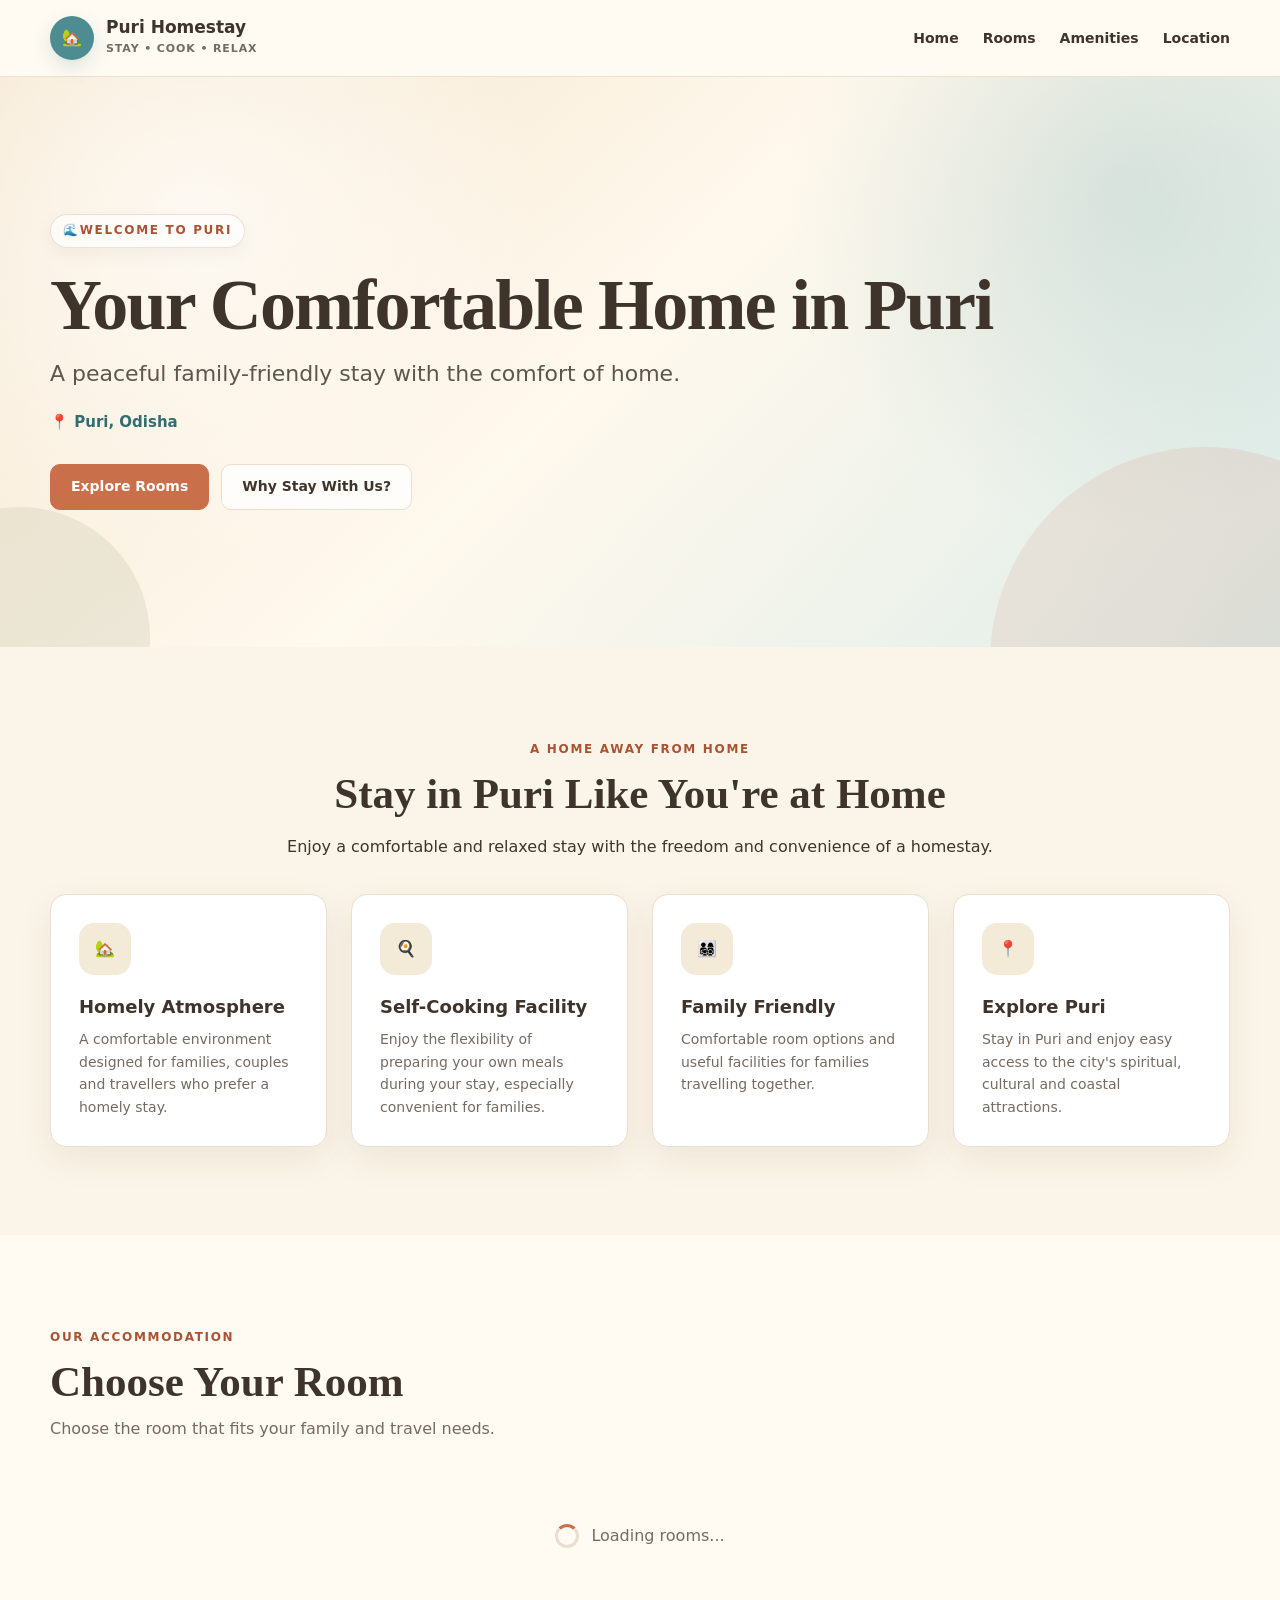
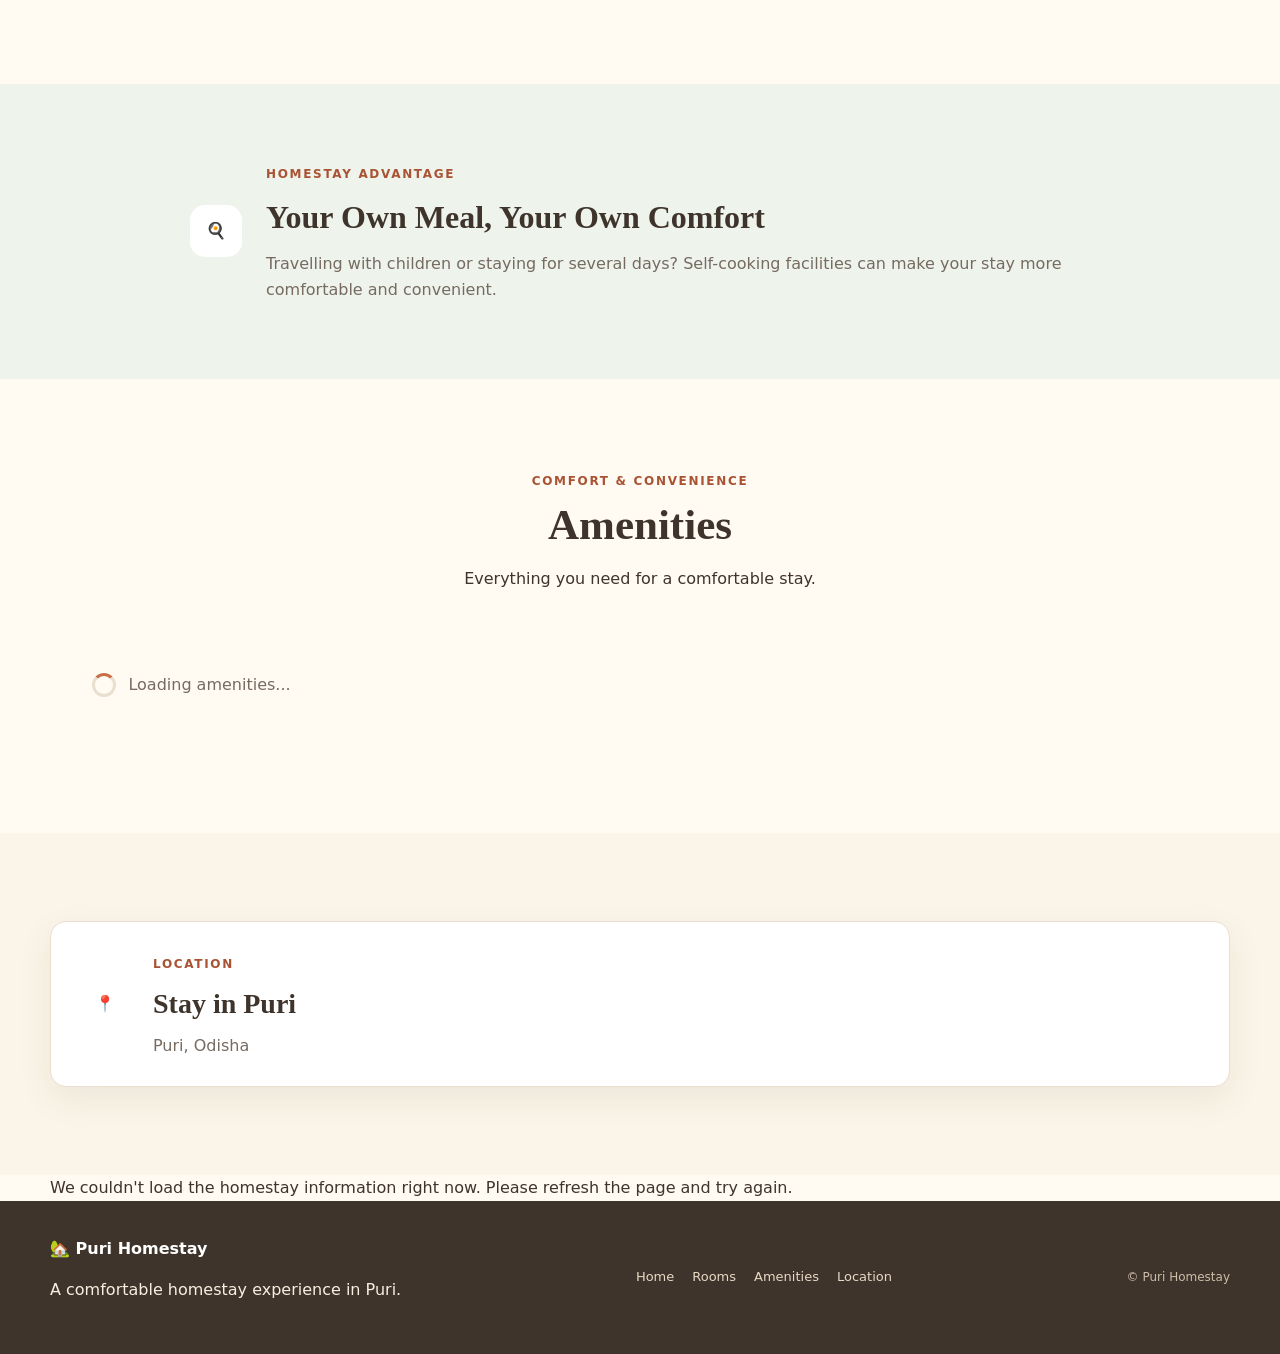
==== index.html @ c280a722 "Prepare Puri Homestay website for production" ====
<!doctype html>
<html lang="en">
  <head>
    <meta charset="UTF-8" />

    <meta name="viewport" content="width=device-width, initial-scale=1.0" />

    <meta
      name="description"
      content="A comfortable family-friendly homestay in Puri with self-cooking facilities."
    />

    <title>Puri Homestay</title>

    <link rel="stylesheet" href="css/style.css" />
  </head>

  <body>
    <!-- =====================================================
         HEADER
    ====================================================== -->

    <header class="site-header">
      <div class="container header-inner">
        <a href="index.html" class="brand">
          <span class="brand-icon" aria-hidden="true"> 🏡 </span>

          <span class="brand-text">
            <span id="headerPropertyName" class="brand-name">
              Puri Homestay
            </span>

            <span class="brand-subtitle"> Stay • Cook • Relax </span>
          </span>
        </a>

        <nav class="main-nav">
          <a href="#home"> Home </a>

          <a href="#rooms"> Rooms </a>

          <a href="#amenities"> Amenities </a>

          <a href="#location"> Location </a>
        </nav>
      </div>
    </header>

    <!-- =====================================================
         HERO
    ====================================================== -->

    <main>
      <section id="home" class="hero">
        <div class="hero-overlay"></div>

        <div class="container hero-content">
          <div class="hero-badge">
            <span>🌊</span>
            Welcome to Puri
          </div>

          <h1 id="propertyName">Your Comfortable Home in Puri</h1>

          <p id="tagline" class="hero-tagline">
            A peaceful family-friendly stay with the comfort of home.
          </p>

          <div id="location" class="hero-location">📍 Puri, Odisha</div>

          <div class="hero-actions">
            <a href="#rooms" class="primary-button hero-button">
              Explore Rooms
            </a>

            <a href="#about" class="secondary-button hero-button-secondary">
              Why Stay With Us?
            </a>
          </div>
        </div>
      </section>

      <!-- =================================================
             INTRO / ABOUT
        ================================================== -->

      <section id="about" class="section about-section">
        <div class="container">
          <div class="section-heading centered">
            <span class="section-kicker"> A HOME AWAY FROM HOME </span>

            <h2>Stay in Puri Like You're at Home</h2>

            <p>
              Enjoy a comfortable and relaxed stay with the freedom and
              convenience of a homestay.
            </p>
          </div>

          <div class="feature-grid">
            <article class="feature-card">
              <div class="feature-icon">🏡</div>

              <h3>Homely Atmosphere</h3>

              <p>
                A comfortable environment designed for families, couples and
                travellers who prefer a homely stay.
              </p>
            </article>

            <article class="feature-card">
              <div class="feature-icon">🍳</div>

              <h3>Self-Cooking Facility</h3>

              <p>
                Enjoy the flexibility of preparing your own meals during your
                stay, especially convenient for families.
              </p>
            </article>

            <article class="feature-card">
              <div class="feature-icon">👨‍👩‍👧‍👦</div>

              <h3>Family Friendly</h3>

              <p>
                Comfortable room options and useful facilities for families
                travelling together.
              </p>
            </article>

            <article class="feature-card">
              <div class="feature-icon">📍</div>

              <h3>Explore Puri</h3>

              <p>
                Stay in Puri and enjoy easy access to the city's spiritual,
                cultural and coastal attractions.
              </p>
            </article>
          </div>
        </div>
      </section>

      <!-- =================================================
             ROOMS
        ================================================== -->

      <section id="rooms" class="section rooms-section">
        <div class="container">
          <div class="section-heading">
            <div>
              <span class="section-kicker"> OUR ACCOMMODATION </span>

              <h2>Choose Your Room</h2>
            </div>

            <p class="section-description">
              Choose the room that fits your family and travel needs.
            </p>
          </div>

          <div id="roomsContainer" class="rooms-grid">
            <div class="loading">
              <div class="loading-spinner"></div>

              <p>Loading rooms...</p>
            </div>
          </div>
        </div>
      </section>

      <!-- =================================================
             COOKING HIGHLIGHT
        ================================================== -->

      <section class="cooking-section">
        <div class="container">
          <div class="cooking-content">
            <div class="cooking-icon">🍳</div>

            <div class="cooking-text">
              <span class="section-kicker"> HOMESTAY ADVANTAGE </span>

              <h2>Your Own Meal, Your Own Comfort</h2>

              <p>
                Travelling with children or staying for several days?
                Self-cooking facilities can make your stay more comfortable and
                convenient.
              </p>
            </div>
          </div>
        </div>
      </section>

      <!-- =================================================
             AMENITIES
        ================================================== -->

      <section id="amenities" class="section amenities-section">
        <div class="container">
          <div class="section-heading centered">
            <span class="section-kicker"> COMFORT & CONVENIENCE </span>

            <h2>Amenities</h2>

            <p>Everything you need for a comfortable stay.</p>
          </div>

          <div id="amenitiesContainer" class="amenities-grid">
            <div class="loading">
              <div class="loading-spinner"></div>

              <p>Loading amenities...</p>
            </div>
          </div>
        </div>
      </section>

      <!-- =================================================
             LOCATION
        ================================================== -->

      <section id="location" class="section location-section">
        <div class="container">
          <div class="location-card">
            <div class="location-icon">📍</div>

            <div>
              <span class="section-kicker"> LOCATION </span>

              <h2>Stay in Puri</h2>

              <p id="locationText">Puri, Odisha</p>
            </div>
          </div>
        </div>
      </section>

      <!-- =================================================
             ERROR MESSAGE
        ================================================== -->

      <div id="pageError" class="container"></div>
    </main>

    <!-- =====================================================
         FOOTER
    ====================================================== -->

    <footer class="site-footer">
      <div class="container footer-inner">
        <div>
          <div class="footer-brand">
            🏡
            <span id="footerPropertyName"> Puri Homestay </span>
          </div>

          <p>A comfortable homestay experience in Puri.</p>
        </div>

        <div class="footer-links">
          <a href="#home"> Home </a>

          <a href="#rooms"> Rooms </a>

          <a href="#amenities"> Amenities </a>

          <a href="#location"> Location </a>
        </div>

        <div class="footer-copy">
          <p>
            © <span id="currentYear"></span>
            Puri Homestay
          </p>
        </div>
      </div>
    </footer>

    <!-- =====================================================
         SCRIPTS
    ====================================================== -->

    <script src="js/config.js"></script>

    <script src="js/sheets.js"></script>

    <script src="js/app.js"></script>

    <script src="js/secret-admin.js"></script>
  </body>
</html>
---- css/style.css ----
/* =========================================================
   Puri Homestay - Master Stylesheet
   Rebuilt from the current index.html, room.html and admin.html
   ========================================================= */

:root {
    --sand: #f4ead8;
    --cream: #fffaf2;
    --white: #ffffff;
    --terracotta: #c96f4a;
    --terracotta-dark: #a95334;
    --sea: #4d8c91;
    --sea-dark: #326d72;
    --palm: #71835d;
    --brown: #3e342b;
    --muted: #766b61;
    --border: #eadfce;
    --shadow: 0 12px 35px rgba(65, 45, 25, 0.08);
    --shadow-hover: 0 18px 45px rgba(65, 45, 25, 0.13);
    --radius-sm: 10px;
    --radius-md: 16px;
    --radius-lg: 22px;
    --container: 1180px;
}

* {
    box-sizing: border-box;
}

html {
    scroll-behavior: smooth;
}

body {
    margin: 0;
    min-width: 320px;
    background: var(--cream);
    color: var(--brown);
    font-family: Inter, ui-sans-serif, system-ui, -apple-system, BlinkMacSystemFont, "Segoe UI", sans-serif;
    font-size: 16px;
    line-height: 1.6;
    -webkit-font-smoothing: antialiased;
    text-rendering: optimizeLegibility;
}

img {
    display: block;
    max-width: 100%;
}

button,
input,
select,
textarea {
    font: inherit;
}

button,
a {
    -webkit-tap-highlight-color: transparent;
}

a {
    color: var(--terracotta-dark);
}

a:hover {
    color: var(--terracotta);
}

button:focus-visible,
a:focus-visible,
input:focus-visible,
select:focus-visible,
textarea:focus-visible {
    outline: 3px solid rgba(77, 140, 145, 0.28);
    outline-offset: 2px;
}

[hidden] {
    display: none !important;
}

.container {
    width: min(calc(100% - 40px), var(--container));
    margin-inline: auto;
}

/* =========================================================
   Shared buttons
   ========================================================= */

.primary-button,
.secondary-button {
    display: inline-flex;
    align-items: center;
    justify-content: center;
    min-height: 46px;
    padding: 11px 20px;
    border: 1px solid transparent;
    border-radius: 10px;
    font-size: 14px;
    font-weight: 750;
    line-height: 1.2;
    text-decoration: none;
    cursor: pointer;
    transition: background 0.2s ease, border-color 0.2s ease, color 0.2s ease, transform 0.2s ease, box-shadow 0.2s ease;
}

.primary-button {
    background: var(--terracotta);
    color: var(--white);
    border-color: var(--terracotta);
}

.primary-button:hover {
    background: var(--terracotta-dark);
    border-color: var(--terracotta-dark);
    color: var(--white);
    transform: translateY(-1px);
    box-shadow: 0 8px 18px rgba(62, 52, 43, 0.14);
}

.secondary-button {
    background: var(--white);
    color: var(--brown);
    border-color: var(--border);
}

.secondary-button:hover {
    background: var(--sand);
    border-color: #d9c9b2;
    color: var(--brown);
}

.primary-button:disabled,
.secondary-button:disabled,
button:disabled {
    opacity: 0.58;
    cursor: not-allowed;
    transform: none !important;
    box-shadow: none !important;
}

/* =========================================================
   Header / navigation
   ========================================================= */

.site-header {
    position: sticky;
    top: 0;
    z-index: 1000;
    background: rgba(255, 250, 242, 0.96);
    border-bottom: 1px solid rgba(234, 223, 206, 0.9);
    backdrop-filter: blur(12px);
}

.header-inner {
    min-height: 76px;
    display: flex;
    align-items: center;
    gap: 28px;
}

.brand {
    display: inline-flex;
    align-items: center;
    gap: 12px;
    min-width: 0;
    color: var(--brown);
    text-decoration: none;
}

.brand:hover {
    color: var(--brown);
}

.brand-icon {
    width: 44px;
    height: 44px;
    flex: 0 0 44px;
    display: grid;
    place-items: center;
    border-radius: 50%;
    background: var(--sea);
    color: var(--white);
    box-shadow: 0 7px 18px rgba(77, 140, 145, 0.2);
}

.brand-icon svg,
.feature-icon svg,
.cooking-icon svg,
.location-icon svg,
.admin-login-icon svg,
.room-info-icon svg,
.room-feature-icon svg {
    width: 22px;
    height: 22px;
}

.brand-text {
    min-width: 0;
}

.brand-name {
    display: block;
    max-width: 280px;
    overflow: hidden;
    color: var(--brown);
    font-size: 17px;
    font-weight: 800;
    line-height: 1.15;
    text-overflow: ellipsis;
    white-space: nowrap;
}

.brand-subtitle {
    display: block;
    margin-top: 2px;
    color: var(--muted);
    font-size: 11px;
    font-weight: 650;
    letter-spacing: 0.08em;
    text-transform: uppercase;
}

.main-nav {
    margin-left: auto;
    display: flex;
    align-items: center;
    gap: 24px;
}

.main-nav a {
    color: var(--brown);
    font-size: 14px;
    font-weight: 650;
    text-decoration: none;
    transition: color 0.2s ease;
}

.main-nav a:hover {
    color: var(--terracotta);
}

.admin-button {
    display: inline-flex;
    align-items: center;
    justify-content: center;
    min-height: 38px;
    padding: 8px 14px;
    border: 1px solid var(--border);
    border-radius: 9px;
    background: var(--white);
    color: var(--brown);
    font-size: 13px;
    font-weight: 750;
    text-decoration: none;
    transition: all 0.2s ease;
}

.admin-button:hover {
    border-color: var(--terracotta);
    color: var(--terracotta-dark);
    background: var(--sand);
}

/* =========================================================
   Homepage hero
   ========================================================= */

.hero {
    position: relative;
    overflow: hidden;
    min-height: 570px;
    display: flex;
    align-items: center;
    background:
        radial-gradient(circle at 15% 25%, rgba(255,255,255,0.72), transparent 30%),
        radial-gradient(circle at 88% 20%, rgba(77,140,145,0.18), transparent 28%),
        linear-gradient(135deg, #f1dfc2 0%, #fff8ec 48%, #dcece9 100%);
}

.hero::before,
.hero::after {
    content: "";
    position: absolute;
    pointer-events: none;
    border-radius: 50%;
}

.hero::before {
    width: 430px;
    height: 430px;
    right: -140px;
    bottom: -230px;
    background: rgba(201, 111, 74, 0.12);
}

.hero::after {
    width: 260px;
    height: 260px;
    left: -110px;
    bottom: -120px;
    background: rgba(113, 131, 93, 0.12);
}

.hero-overlay {
    position: absolute;
    inset: 0;
    background: linear-gradient(90deg, rgba(255,250,242,0.34), rgba(255,250,242,0));
}

.hero-content {
    position: relative;
    z-index: 1;
    padding: 88px 0;
}

.hero-badge,
.section-kicker,
.admin-kicker {
    color: var(--terracotta-dark);
    font-size: 12px;
    font-weight: 800;
    letter-spacing: 0.14em;
    text-transform: uppercase;
}

.hero-badge {
    display: inline-flex;
    align-items: center;
    min-height: 32px;
    padding: 6px 12px;
    border: 1px solid rgba(201,111,74,0.22);
    border-radius: 999px;
    background: rgba(255,255,255,0.66);
    box-shadow: 0 6px 18px rgba(65,45,25,0.05);
}

.hero h1,
#propertyName {
    max-width: 760px;
    margin: 20px 0 14px;
    color: var(--brown);
    font-family: Georgia, "Times New Roman", serif;
    font-size: clamp(42px, 6vw, 72px);
    font-weight: 700;
    line-height: 1.04;
    letter-spacing: -0.025em;
}

.hero-tagline {
    max-width: 660px;
    margin: 0;
    color: #5f554c;
    font-size: clamp(18px, 2vw, 22px);
    line-height: 1.6;
}

.hero-location {
    margin-top: 18px;
    color: var(--sea-dark);
    font-size: 15px;
    font-weight: 750;
}

.hero-actions {
    display: flex;
    flex-wrap: wrap;
    gap: 12px;
    margin-top: 30px;
}

.hero-button {
    min-width: 145px;
}

.hero-button-secondary {
    background: rgba(255,255,255,0.76);
}

/* =========================================================
   Sections / headings
   ========================================================= */

.section {
    padding: 88px 0;
}

.section:nth-of-type(even) {
    background: rgba(244, 234, 216, 0.36);
}

.section-heading {
    margin-bottom: 34px;
}

.section-heading.centered {
    max-width: 760px;
    margin-inline: auto;
    text-align: center;
}

.section-heading h2,
.admin-card-header h2,
.admin-section-header h2 {
    margin: 8px 0 10px;
    color: var(--brown);
    font-family: Georgia, "Times New Roman", serif;
    font-size: clamp(30px, 4vw, 43px);
    line-height: 1.15;
}

.section-description {
    max-width: 720px;
    margin: 0;
    color: var(--muted);
}

.centered .section-description {
    margin-inline: auto;
}

/* =========================================================
   About / feature cards
   ========================================================= */

.feature-grid {
    display: grid;
    grid-template-columns: repeat(4, minmax(0, 1fr));
    gap: 24px;
    width: 100%;
    max-width: 1320px;
    margin: 0 auto;
}
.feature-card,
.amenity-card,
.location-card {
    background: var(--white);
    border: 1px solid var(--border);
    border-radius: var(--radius-md);
    box-shadow: var(--shadow);
}

.feature-card {
    padding: 28px;
}

.feature-icon,
.cooking-icon,
.location-icon {
    display: grid;
    place-items: center;
    width: 52px;
    height: 52px;
    border-radius: 15px;
    background: var(--sand);
    color: var(--terracotta-dark);
}

.feature-card h3 {
    margin: 18px 0 7px;
    font-size: 18px;
}

.feature-card p {
    margin: 0;
    color: var(--muted);
    font-size: 14px;
}

/* =========================================================
   Rooms listing + dynamic room cards
   ========================================================= */

.rooms-section {
    overflow: hidden;
}

.rooms-grid {
    min-height: 120px;
}

.loading,
.loading-state,
.admin-table-loading {
    display: flex;
    align-items: center;
    justify-content: center;
    gap: 12px;
    min-height: 120px;
    color: var(--muted);
    text-align: center;
}

.loading-spinner {
    width: 24px;
    height: 24px;
    border: 3px solid var(--border);
    border-top-color: var(--terracotta);
    border-radius: 50%;
    animation: spin 0.8s linear infinite;
}

@keyframes spin {
    to { transform: rotate(360deg); }
}

.rooms-carousel {
    position: relative;
}

.rooms-carousel-viewport {
    overflow: hidden;
    width: 100%;
}

.rooms-carousel-track {
    display: flex;
    transition: transform 0.42s ease;
    will-change: transform;
}

.rooms-carousel-page {
    flex: 0 0 100%;
    display: grid;
    grid-template-columns: repeat(3, minmax(0, 1fr));
    gap: 22px;
    align-items: stretch;
}

.room-card {
    min-width: 0;
    overflow: hidden;
    background: var(--white);
    border: 1px solid var(--border);
    border-radius: var(--radius-lg);
    box-shadow: var(--shadow);
    transition: transform 0.22s ease, box-shadow 0.22s ease;
}

.room-card:hover {
    transform: translateY(-4px);
    box-shadow: var(--shadow-hover);
}

.room-image-wrapper {
    position: relative;
    overflow: hidden;
    aspect-ratio: 4 / 3;
    background: var(--sand);
}

.room-image,
.room-image-placeholder {
    width: 100%;
    height: 100%;
}

.room-image {
    object-fit: cover;
    transition: transform 0.45s ease;
}

.room-card:hover .room-image {
    transform: scale(1.035);
}

.room-image-placeholder {
    display: grid;
    place-items: center;
    color: var(--muted);
    background: linear-gradient(135deg, #f4ead8, #e7f0ee);
    font-size: 14px;
}

.room-status {
    position: absolute;
    top: 14px;
    right: 14px;
    z-index: 1;
    padding: 5px 9px;
    border-radius: 999px;
    background: rgba(255,255,255,0.92);
    color: var(--brown);
    font-size: 11px;
    font-weight: 800;
    text-transform: capitalize;
    box-shadow: 0 4px 12px rgba(0,0,0,0.08);
}

.room-content {
    padding: 22px;
}

.room-topline {
    display: flex;
    align-items: flex-start;
    justify-content: space-between;
    gap: 14px;
}

.room-name {
    margin: 0;
    color: var(--brown);
    font-size: 20px;
    font-weight: 800;
    line-height: 1.25;
}

.room-price {
    flex: 0 0 auto;
    color: var(--terracotta-dark);
    font-size: 16px;
    font-weight: 850;
    white-space: nowrap;
}

.room-type {
    margin-top: 4px;
    color: var(--sea-dark);
    font-size: 12px;
    font-weight: 750;
    text-transform: capitalize;
}

.room-meta {
    display: flex;
    flex-wrap: wrap;
    gap: 8px 14px;
    margin-top: 15px;
    color: var(--muted);
    font-size: 12px;
}

.room-meta-item {
    display: inline-flex;
    align-items: center;
    gap: 5px;
}

.room-description {
    margin: 15px 0 0;
    color: var(--muted);
    font-size: 13px;
    line-height: 1.65;
}

.room-cooking {
    display: flex;
    align-items: center;
    gap: 8px;
    margin-top: 14px;
    padding: 9px 11px;
    border-radius: 9px;
    background: #f3f6ee;
    color: var(--palm);
    font-size: 12px;
    font-weight: 750;
}

.room-cooking-icon {
    display: inline-flex;
    align-items: center;
    justify-content: center;
}

.view-room-btn {
    display: inline-flex;
    align-items: center;
    justify-content: center;
    width: 100%;
    margin-top: 18px;
    padding: 12px 18px;
    border-radius: 10px;
    background: var(--terracotta);
    color: white;
    border: 1px solid var(--terracotta);
    font-size: 14px;
    font-weight: 700;
    text-decoration: none;
    cursor: pointer;
    transition: background 0.2s ease, transform 0.2s ease, box-shadow 0.2s ease;
}

.view-room-btn:hover {
    background: var(--terracotta-dark);
    color: white;
    text-decoration: none;
    transform: translateY(-1px);
    box-shadow: 0 6px 14px rgba(62, 52, 43, 0.15);
}

.rooms-carousel {
    position: relative;
    width: 100%;
    max-width: 1240px;
    margin: 0 auto;
    padding: 0 48px;
    box-sizing: border-box;
}

.rooms-carousel-prev,
.rooms-carousel-next {
    width: 42px;
    height: 42px;
    flex: 0 0 42px;
    display: grid;
    place-items: center;
    border: 1px solid var(--border);
    border-radius: 50%;
    background: var(--white);
    color: var(--brown);
    cursor: pointer;
    transition: all 0.2s ease;
}

.rooms-carousel-prev:hover,
.rooms-carousel-next:hover {
    background: var(--sand);
    border-color: var(--terracotta);
    color: var(--terracotta-dark);
}

.rooms-carousel-prev:disabled,
.rooms-carousel-next:disabled {
    opacity: 0.42;
    cursor: not-allowed;
}

.rooms-carousel-dots {
    display: flex;
    justify-content: center;
    align-items: center;
    gap: 7px;
    flex: 1;
}

.rooms-carousel-dot {
    width: 8px;
    height: 8px;
    padding: 0;
    border: 0;
    border-radius: 50%;
    background: #d5c8b8;
    cursor: pointer;
    transition: all 0.2s ease;
}

.rooms-carousel-dot.active {
    width: 24px;
    border-radius: 999px;
    background: var(--terracotta);
}

.rooms-carousel-counter {
    color: var(--muted);
    font-size: 12px;
    font-weight: 700;
    white-space: nowrap;
}

/* =========================================================
   Cooking / amenities / location
   ========================================================= */

.cooking-section {
    padding: 76px 0;
    background: #eef3eb;
}

.cooking-content {
    display: grid;
    grid-template-columns: auto 1fr;
    align-items: center;
    gap: 24px;
    max-width: 900px;
    margin: auto;
}

.cooking-icon {
    background: var(--white);
    color: var(--palm);
}

.cooking-text h2 {
    margin: 7px 0 8px;
    font-family: Georgia, "Times New Roman", serif;
    font-size: 32px;
}

.cooking-text p {
    margin: 0;
    color: var(--muted);
}

.amenities-grid {
    display: grid;
    grid-template-columns: repeat(4, minmax(0, 1fr));
    gap: 16px;
}

.amenity-card {
    padding: 20px;
}

.amenity-icon {
    display: grid;
    place-items: center;
    width: 44px;
    height: 44px;
    margin-bottom: 13px;
    border-radius: 12px;
    background: var(--sand);
    color: var(--sea-dark);
    font-size: 20px;
}

.amenity-card h3 {
    margin: 0;
    font-size: 15px;
}

.amenity-card p {
    margin: 6px 0 0;
    color: var(--muted);
    font-size: 12px;
}

.location-section {
    background: #f6efe3;
}

.location-card {
    display: flex;
    align-items: center;
    gap: 22px;
    padding: 28px;
}

.location-icon {
    flex: 0 0 auto;
    background: var(--white);
    color: var(--sea-dark);
}

.location-card h2 {
    margin: 6px 0;
    font-family: Georgia, "Times New Roman", serif;
    font-size: 28px;
}

.location-card p {
    margin: 0;
    color: var(--muted);
}

/* =========================================================
   Page / API errors
   ========================================================= */

.page-error {
    margin-top: 25px;
    padding: 24px;
    border: 1px solid #eccfc2;
    border-radius: var(--radius-md);
    background: #fff5f0;
}

.page-error h2 {
    margin: 0 0 7px;
    color: var(--terracotta-dark);
    font-size: 20px;
}

.page-error p {
    margin: 0 0 16px;
    color: var(--muted);
}

/* =========================================================
   Footer
   ========================================================= */

.site-footer {
    padding: 35px 0;
    background: var(--brown);
    color: #f9eee0;
}

.footer-inner {
    display: flex;
    align-items: center;
    justify-content: space-between;
    gap: 24px;
}

.footer-brand {
    color: var(--white);
    font-weight: 800;
}

.footer-links {
    display: flex;
    flex-wrap: wrap;
    gap: 18px;
}

.footer-links a {
    color: #e9d8c4;
    font-size: 13px;
    text-decoration: none;
}

.footer-links a:hover {
    color: var(--white);
}

.footer-copy {
    color: #cdbda9;
    font-size: 12px;
}

/* =========================================================
   Room details page
   ========================================================= */

.room-details-section {
    padding: 52px 0 90px;
}

.room-breadcrumb {
    margin-bottom: 24px;
    color: var(--muted);
    font-size: 13px;
}

.room-breadcrumb a {
    color: var(--sea-dark);
    font-weight: 700;
    text-decoration: none;
}

.room-details-grid {
    display: grid;
    grid-template-columns: minmax(0, 1.12fr) minmax(360px, 0.88fr);
    gap: 44px;
    align-items: start;
}

.room-gallery {
    position: sticky;
    top: 105px;
}

.room-main-image-wrapper {
    position: relative;
    overflow: hidden;
    aspect-ratio: 4 / 3;
    border-radius: var(--radius-lg);
    background: var(--sand);
    border: 1px solid var(--border);
    box-shadow: var(--shadow);
}

.room-main-image {
    width: 100%;
    height: 100%;
    object-fit: cover;
}

.room-main-image-wrapper .room-image-placeholder {
    position: absolute;
    inset: 0;
}

.room-thumbnails {
    display: grid;
    grid-template-columns: repeat(4, minmax(0, 1fr));
    gap: 9px;
    margin-top: 10px;
}

.room-thumbnails button {
    overflow: hidden;
    aspect-ratio: 1 / 0.78;
    padding: 0;
    border: 2px solid transparent;
    border-radius: 10px;
    background: var(--sand);
    cursor: pointer;
}

.room-thumbnails button.active {
    border-color: var(--terracotta);
}

.room-thumbnails img {
    width: 100%;
    height: 100%;
    object-fit: cover;
}

.room-details-content {
    min-width: 0;
}

.room-details-type {
    color: var(--sea-dark);
    font-size: 12px;
    font-weight: 850;
    letter-spacing: 0.13em;
    text-transform: uppercase;
}

.room-details-name {
    margin: 7px 0 4px;
    color: var(--brown);
    font-family: Georgia, "Times New Roman", serif;
    font-size: clamp(34px, 4vw, 50px);
    line-height: 1.1;
}

.room-details-number {
    color: var(--muted);
    font-size: 13px;
}

.room-details-price {
    margin-top: 21px;
    color: var(--terracotta-dark);
    font-size: 25px;
    font-weight: 850;
}

.room-details-status {
    display: inline-flex;
    margin-top: 12px;
    padding: 5px 10px;
    border-radius: 999px;
    background: #edf3e9;
    color: var(--palm);
    font-size: 12px;
    font-weight: 800;
    text-transform: capitalize;
}

.room-info-grid {
    display: grid;
    grid-template-columns: repeat(2, minmax(0, 1fr));
    gap: 11px;
    margin-top: 28px;
}

.room-info-item {
    display: grid;
    grid-template-columns: 34px 1fr;
    align-items: center;
    gap: 10px;
    min-height: 66px;
    padding: 11px;
    border: 1px solid var(--border);
    border-radius: 12px;
    background: var(--white);
}

.room-info-icon {
    display: grid;
    place-items: center;
    width: 34px;
    height: 34px;
    border-radius: 9px;
    background: var(--sand);
    color: var(--sea-dark);
}

.room-info-label {
    color: var(--muted);
    font-size: 10px;
    font-weight: 750;
    letter-spacing: 0.08em;
    text-transform: uppercase;
}

.room-info-item > div:last-child:not(.room-info-icon) {
    min-width: 0;
    color: var(--brown);
    font-size: 13px;
    font-weight: 750;
}

.room-details-feature {
    display: flex;
    align-items: flex-start;
    gap: 12px;
    margin-top: 18px;
    padding: 15px;
    border-radius: 13px;
    background: #f2f6ee;
}

.room-feature-icon {
    flex: 0 0 auto;
    color: var(--palm);
}

.room-details-feature strong {
    display: block;
    margin-bottom: 2px;
    font-size: 13px;
}

.room-details-feature p {
    margin: 0;
    color: var(--muted);
    font-size: 12px;
}

.room-details-block {
    margin-top: 30px;
}

.room-details-block h3 {
    margin: 0 0 9px;
    font-size: 17px;
}

.room-details-block p {
    margin: 0;
    color: var(--muted);
    white-space: pre-line;
}

.room-amenities-list {
    display: flex;
    flex-wrap: wrap;
    gap: 8px;
}

.room-amenity-item {
    display: inline-flex;
    align-items: center;
    gap: 7px;
    padding: 8px 10px;
    border: 1px solid var(--border);
    border-radius: 999px;
    background: var(--white);
    color: var(--brown);
    font-size: 12px;
}

.room-amenity-check {
    color: var(--palm);
    font-weight: 900;
}

.room-enquiry-box {
    margin-top: 32px;
    padding: 22px;
    border: 1px solid rgba(77, 140, 145, 0.2);
    border-radius: var(--radius-md);
    background: #edf5f4;
}

.room-enquiry-box h3 {
    margin: 0 0 5px;
    font-size: 17px;
}

.room-enquiry-box p {
    margin: 0 0 14px;
    color: var(--muted);
    font-size: 13px;
}

.whatsapp-button {
    display: inline-flex;
    align-items: center;
    justify-content: center;
    width: 100%;
    min-height: 46px;
    padding: 11px 18px;
    border: 1px solid #4c9b66;
    border-radius: 10px;
    background: #4c9b66;
    color: var(--white);
    font-size: 14px;
    font-weight: 800;
    text-decoration: none;
    transition: all 0.2s ease;
}

.whatsapp-button:hover {
    background: #3e8455;
    border-color: #3e8455;
    color: var(--white);
    transform: translateY(-1px);
}

/* =========================================================
   Admin page
   ========================================================= */

.admin-page {
    min-height: calc(100vh - 76px);
    padding: 48px 0 70px;
    background:
        radial-gradient(circle at 90% 0%, rgba(77,140,145,0.08), transparent 28%),
        linear-gradient(180deg, #f7f0e5 0%, var(--cream) 55%);
}

.admin-login-section {
    min-height: calc(100vh - 210px);
    display: grid;
    place-items: center;
}

.admin-login-card {
    width: min(100%, 470px);
    padding: 36px;
    background: var(--white);
    border: 1px solid var(--border);
    border-radius: var(--radius-lg);
    box-shadow: var(--shadow-hover);
}

.admin-login-header {
    text-align: center;
}

.admin-login-icon {
    display: grid;
    place-items: center;
    width: 58px;
    height: 58px;
    margin: 0 auto 18px;
    border-radius: 17px;
    background: var(--sand);
    color: var(--terracotta-dark);
}

.admin-login-header h1,
.admin-dashboard-header h1 {
    margin: 7px 0 8px;
    color: var(--brown);
    font-family: Georgia, "Times New Roman", serif;
    font-size: clamp(30px, 4vw, 42px);
    line-height: 1.15;
}

.admin-login-header p,
.admin-dashboard-header p {
    margin: 0;
    color: var(--muted);
}

.admin-form {
    display: grid;
    grid-template-columns: repeat(2, minmax(0, 1fr));
    gap: 17px 18px;
}

#loginForm {
    grid-template-columns: 1fr;
    margin-top: 26px;
}

.form-group {
    min-width: 0;
}

.form-group-full {
    grid-column: 1 / -1;
}

.form-group label {
    display: block;
    margin-bottom: 6px;
    color: var(--brown);
    font-size: 12px;
    font-weight: 800;
}

.form-group input,
.form-group select,
.form-group textarea {
    width: 100%;
    min-height: 44px;
    padding: 10px 12px;
    border: 1px solid #d9cdbd;
    border-radius: 9px;
    outline: none;
    background: var(--white);
    color: var(--brown);
    transition: border-color 0.2s ease, box-shadow 0.2s ease, background 0.2s ease;
}

.form-group textarea {
    min-height: 105px;
    resize: vertical;
}

.form-group input::placeholder,
.form-group textarea::placeholder {
    color: #a69a8d;
}

.form-group input:focus,
.form-group select:focus,
.form-group textarea:focus {
    border-color: var(--sea);
    box-shadow: 0 0 0 3px rgba(77,140,145,0.11);
}

.form-group input[readonly] {
    background: #f7f2ea;
    color: var(--muted);
}

.form-group small {
    display: block;
    margin-top: 5px;
    color: var(--muted);
    font-size: 11px;
    line-height: 1.45;
}

.admin-form-actions {
    grid-column: 1 / -1;
    display: flex;
    justify-content: flex-end;
    flex-wrap: wrap;
    gap: 10px;
    padding-top: 5px;
}

.admin-login-button {
    width: 100%;
    margin-top: 3px;
}

.admin-login-footer {
    margin-top: 20px;
    color: var(--muted);
    font-size: 12px;
    text-align: center;
}

.admin-message {
    margin-top: 16px;
    padding: 10px 12px;
    border-radius: 9px;
    font-size: 13px;
}

.admin-message:empty,
.admin-rooms-message:empty {
    display: none;
}

.admin-message.success,
.admin-rooms-message.success {
    background: #edf5e9;
    color: #506a42;
    border: 1px solid #d7e6cd;
}

.admin-message.error,
.admin-rooms-message.error {
    background: #fff2ed;
    color: #a95334;
    border: 1px solid #ecd0c4;
}

.admin-message.loading,
.admin-rooms-message.loading {
    background: #f2f6f6;
    color: var(--sea-dark);
    border: 1px solid #d9e7e6;
}

.admin-panel {
    width: 100%;
}

.admin-dashboard-header {
    display: flex;
    align-items: flex-end;
    justify-content: space-between;
    gap: 24px;
    margin-bottom: 25px;
}

.admin-user-info {
    margin-top: 4px;
    color: var(--muted);
    font-size: 13px;
}

.admin-dashboard-actions {
    display: flex;
    flex-wrap: wrap;
    gap: 10px;
}

.admin-card {
    padding: 30px;
    background: var(--white);
    border: 1px solid var(--border);
    border-radius: var(--radius-lg);
    box-shadow: var(--shadow);
}

.admin-card-header {
    margin-bottom: 24px;
}

.admin-card-header p,
.admin-section-header p {
    margin: 0;
    color: var(--muted);
    font-size: 13px;
}

.admin-rooms-section {
    margin-top: 25px;
}

.admin-section-header {
    display: flex;
    align-items: flex-end;
    justify-content: space-between;
    gap: 20px;
    margin-bottom: 18px;
}

.admin-refresh-button {
    min-height: 40px;
    padding: 8px 14px;
}

.admin-rooms-message {
    margin-bottom: 13px;
    font-size: 13px;
}

.admin-rooms-table-wrapper {
    width: 100%;
    overflow-x: auto;
    border: 1px solid var(--border);
    border-radius: 12px;
    background: var(--white);
}

.admin-rooms-table {
    width: 100%;
    min-width: 930px;
    border-collapse: collapse;
}

.admin-rooms-table th,
.admin-rooms-table td {
    padding: 13px 14px;
    border-bottom: 1px solid #eee5d8;
    text-align: left;
    vertical-align: middle;
}

.admin-rooms-table th {
    background: #f8f2e9;
    color: var(--brown);
    font-size: 11px;
    font-weight: 850;
    letter-spacing: 0.06em;
    text-transform: uppercase;
    white-space: nowrap;
}

.admin-rooms-table td {
    color: #5d534a;
    font-size: 13px;
}

.admin-rooms-table tbody tr:last-child td {
    border-bottom: 0;
}

.admin-rooms-table tbody tr:hover {
    background: #fffdf9;
}

.admin-edit-button {
    display: inline-flex;
    align-items: center;
    justify-content: center;
    min-height: 34px;
    padding: 7px 12px;
    border: 1px solid #d7c9b8;
    border-radius: 8px;
    background: var(--white);
    color: var(--terracotta-dark);
    font-size: 12px;
    font-weight: 800;
    cursor: pointer;
    transition: all 0.2s ease;
}

.admin-edit-button:hover {
    background: var(--sand);
    border-color: var(--terracotta);
}

.admin-status-badge {
    display: inline-flex;
    align-items: center;
    padding: 4px 8px;
    border-radius: 999px;
    font-size: 11px;
    font-weight: 800;
    text-transform: capitalize;
}

.admin-status-available,
.admin-status-active {
    background: #edf5e9;
    color: #557044;
}

.admin-status-maintenance {
    background: #fff4dc;
    color: #8a682b;
}

.admin-status-unavailable,
.admin-status-inactive {
    background: #fff0ec;
    color: var(--terracotta-dark);
}

.admin-footer {
    margin-top: 30px;
    padding-top: 20px;
    border-top: 1px solid var(--border);
    display: flex;
    justify-content: space-between;
    gap: 20px;
    color: var(--muted);
    font-size: 12px;
}

.admin-footer a {
    font-weight: 750;
}

/* =========================================================
   Responsive - tablet
   ========================================================= */

@media (max-width: 1050px) {
    .main-nav {
        gap: 16px;
    }

    .rooms-carousel-page {
        grid-template-columns: repeat(2, minmax(0, 1fr));
    }

    .amenities-grid {
        grid-template-columns: repeat(2, minmax(0, 1fr));
    }

    .room-details-grid {
        grid-template-columns: minmax(0, 1fr);
        gap: 34px;
    }

    .room-gallery {
        position: static;
    }
}

@media (max-width: 900px) {
    .header-inner {
        gap: 16px;
    }

    .main-nav {
        display: none;
    }

    .admin-button {
        margin-left: auto;
    }

    .feature-grid {
        grid-template-columns: 1fr;
    }

    .admin-dashboard-header,
    .admin-section-header {
        align-items: flex-start;
        flex-direction: column;
    }
}

/* =========================================================
   Responsive - mobile
   ========================================================= */

@media (max-width: 700px) {
    .container {
        width: min(calc(100% - 28px), var(--container));
    }

    .header-inner {
        min-height: 68px;
    }

    .brand-icon {
        width: 39px;
        height: 39px;
        flex-basis: 39px;
    }

    .brand-name {
        max-width: 190px;
        font-size: 15px;
    }

    .brand-subtitle {
        font-size: 9px;
    }

    .hero {
        min-height: 540px;
    }

    .hero-content {
        padding: 70px 0;
    }

    .hero h1,
    #propertyName {
        font-size: clamp(38px, 12vw, 56px);
    }

    .hero-actions {
        flex-direction: column;
        align-items: stretch;
    }

    .hero-button {
        width: 100%;
    }

    .section {
        padding: 65px 0;
    }

    .rooms-carousel-page {
        grid-template-columns: 1fr;
    }

    .rooms-carousel-controls {
        gap: 10px;
    }

    .rooms-carousel-prev,
    .rooms-carousel-next {
        width: 38px;
        height: 38px;
        flex-basis: 38px;
    }

    .cooking-content {
        grid-template-columns: 1fr;
    }

    .location-card {
        align-items: flex-start;
    }

    .footer-inner {
        align-items: flex-start;
        flex-direction: column;
    }

    .room-details-section {
        padding: 35px 0 65px;
    }

    .room-details-name {
        font-size: 38px;
    }

    .room-info-grid {
        grid-template-columns: 1fr;
    }

    .admin-page {
        padding: 30px 0 55px;
    }

    .admin-login-card,
    .admin-card {
        padding: 22px;
        border-radius: 16px;
    }

    .admin-form {
        grid-template-columns: 1fr;
    }

    .form-group-full {
        grid-column: auto;
    }

    .admin-form-actions {
        grid-column: auto;
        justify-content: stretch;
    }

    .admin-form-actions .primary-button,
    .admin-form-actions .secondary-button {
        flex: 1 1 150px;
    }

    .admin-footer {
        align-items: flex-start;
        flex-direction: column;
    }
}

@media (max-width: 480px) {
    .container {
        width: min(calc(100% - 22px), var(--container));
    }

    .admin-button {
        padding-inline: 11px;
        font-size: 12px;
    }

    .brand-name {
        max-width: 150px;
    }

    .hero-badge {
        font-size: 10px;
    }

    .hero-tagline {
        font-size: 17px;
    }

    .room-content {
        padding: 18px;
    }

    .room-topline {
        flex-direction: column;
        gap: 4px;
    }

    .room-price {
        font-size: 15px;
    }

    .amenities-grid {
        grid-template-columns: 1fr;
    }

    .location-card {
        padding: 20px;
    }

    .room-thumbnails {
        grid-template-columns: repeat(3, minmax(0, 1fr));
    }

    .room-details-price {
        font-size: 22px;
    }

    .admin-login-card,
    .admin-card {
        padding: 18px;
    }

    .admin-dashboard-actions {
        width: 100%;
    }

    .admin-dashboard-actions .secondary-button {
        flex: 1;
    }
}

/* =========================================================
   Reduced motion
   ========================================================= */

@media (prefers-reduced-motion: reduce) {
    html {
        scroll-behavior: auto;
    }

    *,
    *::before,
    *::after {
        animation-duration: 0.01ms !important;
        animation-iteration-count: 1 !important;
        transition-duration: 0.01ms !important;
        scroll-behavior: auto !important;
    }
}

/* =========================================================
   FINAL MOBILE HERO FIX
   ========================================================= */

@media (max-width: 700px) {

    .hero {
        width: 100%;
        min-height: auto;
        overflow: hidden;
    }

    .hero-content {
        width: 100%;
        max-width: 100%;
        min-width: 0;
        padding: 60px 0 55px;
    }

    .hero-badge {
        max-width: 100%;
        font-size: 11px;
        line-height: 1.3;
        white-space: normal;
    }

    .hero h1,
    #propertyName {
        width: 100%;
        max-width: 100%;
        min-width: 0;

        margin: 18px 0 14px;

        font-size: 34px;
        line-height: 1.12;
        letter-spacing: -0.5px;

        overflow-wrap: break-word;
        word-break: normal;
    }

    .hero-tagline {
        width: 100%;
        max-width: 100%;
        min-width: 0;

        font-size: 15px;
        line-height: 1.55;

        overflow-wrap: break-word;
        word-break: normal;
    }

    .hero-location {
        width: 100%;
        max-width: 100%;

        font-size: 14px;
        line-height: 1.5;

        overflow-wrap: break-word;
    }

    .hero-actions {
        width: 100%;
        max-width: 100%;

        display: flex;
        flex-direction: column;
        align-items: stretch;

        gap: 9px;
        margin-top: 22px;
    }

    .hero-button,
    .hero-button-secondary {
        width: 100%;
        max-width: 100%;
        min-width: 0;
    }
}


/* Smaller phones such as iPhone SE */
@media (max-width: 380px) {

    .container {
        width: calc(100% - 24px);
        max-width: 100%;
    }

    .hero-content {
        padding: 52px 0 48px;
    }

    .hero h1,
#propertyName {
    width: 100%;
    max-width: 760px;
    min-width: 0;

    margin: 20px 0 14px;

    color: var(--brown);
    font-family: Georgia, "Times New Roman", serif;

    font-size: clamp(42px, 6vw, 72px);
    font-weight: 700;
    line-height: 1.04;
    letter-spacing: -0.025em;

    overflow-wrap: break-word;
}

    .hero-tagline {
        font-size: 14px;
        line-height: 1.55;
    }

    .hero-location {
        font-size: 13px;
    }

    .hero-button {
        min-height: 44px;
        padding: 10px 16px;
        font-size: 13px;
    }
}

/* =========================================================
   MOBILE - CONSISTENT SIDE SPACING
   ========================================================= */

@media (max-width: 700px) {

    .container {
        width: 100%;
        max-width: 100%;
        padding-left: 16px;
        padding-right: 16px;
        margin-left: auto;
        margin-right: auto;
        box-sizing: border-box;
    }

    .hero-content {
        width: 100%;
        max-width: 100%;
        padding-top: 55px;
        padding-bottom: 50px;
        box-sizing: border-box;
    }

    .section {
        width: 100%;
        box-sizing: border-box;
    }

    .feature-grid,
    .rooms-carousel,
    .amenities-grid,
    .location-card,
    .cooking-content {
        width: 100%;
        max-width: 100%;
        box-sizing: border-box;
    }

    .feature-card {
        width: 100%;
        max-width: 100%;
        box-sizing: border-box;
    }
}

/* =========================================================
   ROOM CAROUSEL - FINAL REDESIGN
   ========================================================= */

.rooms-section {
    overflow: hidden;
}


/* ---------------------------------------------------------
   Carousel outer wrapper
   --------------------------------------------------------- */

.rooms-carousel {
    position: relative;

    width: 100%;
    max-width: 100%;

    padding: 0 48px;
    box-sizing: border-box;
}


/* ---------------------------------------------------------
   Viewport
   --------------------------------------------------------- */

.rooms-carousel-viewport {
    width: 100%;
    overflow: hidden;

    border-radius: 22px;
}


/* ---------------------------------------------------------
   Sliding track
   --------------------------------------------------------- */

.rooms-carousel-track {
    display: flex;

    width: 100%;

    transition:
        transform 0.45s cubic-bezier(0.22, 0.61, 0.36, 1);

    will-change: transform;
}


/* ---------------------------------------------------------
   Individual carousel page
   --------------------------------------------------------- */

.rooms-carousel-page {
    flex: 0 0 100%;

    display: grid;

    grid-template-columns:
        repeat(3, minmax(0, 1fr));

    gap: 22px;

    align-items: stretch;

    box-sizing: border-box;
}


/* ---------------------------------------------------------
   Navigation arrows
   --------------------------------------------------------- */

.rooms-carousel-prev,
.rooms-carousel-next {

    position: absolute;

    top: 50%;

    z-index: 10;

    width: 44px;
    height: 44px;

    display: grid;
    place-items: center;

    padding: 0;

    border: 1px solid var(--border);

    border-radius: 50%;

    background: var(--white);

    color: var(--brown);

    font-size: 25px;
    font-weight: 400;

    line-height: 1;

    cursor: pointer;

    box-shadow:
        0 8px 24px rgba(62, 52, 43, 0.12);

    transform:
        translateY(-50%);

    transition:
        background 0.2s ease,
        color 0.2s ease,
        border-color 0.2s ease,
        box-shadow 0.2s ease,
        transform 0.2s ease;
}


/* Left arrow */

.rooms-carousel-prev {
    left: 0;
}


/* Right arrow */

.rooms-carousel-next {
    right: 0;
}


/* Hover */

.rooms-carousel-prev:hover,
.rooms-carousel-next:hover {

    background: var(--terracotta);

    border-color: var(--terracotta);

    color: var(--white);

    box-shadow:
        0 10px 28px rgba(169, 83, 52, 0.22);

    transform:
        translateY(-50%) scale(1.04);
}


/* Disabled */

.rooms-carousel-prev:disabled,
.rooms-carousel-next:disabled {

    opacity: 0.35;

    background: var(--white);

    color: var(--muted);

    border-color: var(--border);

    box-shadow: none;

    cursor: default;

    transform:
        translateY(-50%);
}


/* ---------------------------------------------------------
   Room card
   --------------------------------------------------------- */

.room-card {

    min-width: 0;

    overflow: hidden;

    background: var(--white);

    border:
        1px solid var(--border);

    border-radius: 20px;

    box-shadow:
        0 10px 30px rgba(65, 45, 25, 0.07);

    transition:
        transform 0.25s ease,
        box-shadow 0.25s ease;
}


.room-card:hover {

    transform:
        translateY(-5px);

    box-shadow:
        0 18px 42px rgba(65, 45, 25, 0.12);
}


/* ---------------------------------------------------------
   Room image
   --------------------------------------------------------- */

.room-image-wrapper {

    position: relative;

    width: 100%;

    aspect-ratio: 4 / 3;

    overflow: hidden;

    background: var(--sand);
}


.room-image {

    width: 100%;
    height: 100%;

    display: block;

    object-fit: cover;

    transition:
        transform 0.45s ease;
}


.room-card:hover .room-image {

    transform:
        scale(1.035);
}


/* ---------------------------------------------------------
   Image placeholder
   --------------------------------------------------------- */

.room-image-placeholder {

    width: 100%;
    height: 100%;

    display: flex;

    flex-direction: column;

    align-items: center;
    justify-content: center;

    gap: 8px;

    background:
        linear-gradient(
            135deg,
            #f4ead8,
            #e7f0ee
        );

    color: var(--muted);

    text-align: center;
}


/* ---------------------------------------------------------
   Availability badge
   --------------------------------------------------------- */

.room-status {

    position: absolute;

    top: 14px;
    right: 14px;

    z-index: 2;

    padding:
        7px 12px;

    border-radius: 999px;

    background:
        rgba(255, 255, 255, 0.95);

    color:
        var(--sea-dark);

    font-size: 11px;

    font-weight: 800;

    text-transform: capitalize;

    box-shadow:
        0 5px 15px rgba(0, 0, 0, 0.08);
}


/* ---------------------------------------------------------
   Room content
   --------------------------------------------------------- */

.room-content {

    padding:
        22px;
}


/* Room title + price */

.room-topline {

    display: flex;

    align-items: flex-start;

    justify-content: space-between;

    gap: 16px;

    margin-bottom: 5px;
}


.room-name {

    margin: 0;

    color: var(--brown);

    font-size: 20px;

    font-weight: 800;

    line-height: 1.25;
}


.room-price {

    flex-shrink: 0;

    color:
        var(--terracotta-dark);

    font-size: 16px;

    font-weight: 850;

    white-space: nowrap;
}


/* Room type */

.room-type {

    margin-top: 4px;

    color:
        var(--sea-dark);

    font-size: 12px;

    font-weight: 750;
}


/* Metadata */

.room-meta {

    display: flex;

    flex-wrap: wrap;

    gap:
        8px 14px;

    margin-top: 15px;

    color:
        var(--muted);

    font-size: 12px;
}


.room-meta-item {

    display: inline-flex;

    align-items: center;

    gap: 5px;
}


/* Description */

.room-description {

    margin:
        15px 0 0;

    color:
        var(--muted);

    font-size: 13px;

    line-height: 1.65;
}


/* Cooking */

.room-cooking {

    display: flex;

    align-items: center;

    gap: 9px;

    margin-top: 14px;

    padding:
        10px 12px;

    border-radius: 10px;

    background:
        #f2f5ed;

    color:
        var(--palm);

    font-size: 12px;

    font-weight: 750;

    line-height: 1.45;
}


/* View room */

.view-room-btn {

    display: flex;

    align-items: center;
    justify-content: center;

    width: 100%;

    min-height: 48px;

    margin-top: 18px;

    padding:
        12px 18px;

    border:
        1px solid var(--terracotta);

    border-radius: 10px;

    background:
        var(--terracotta);

    color:
        var(--white);

    font-size: 14px;

    font-weight: 750;

    text-decoration: none;

    transition:
        background 0.2s ease,
        transform 0.2s ease,
        box-shadow 0.2s ease;
}


.view-room-btn:hover {

    background:
        var(--terracotta-dark);

    color:
        var(--white);

    transform:
        translateY(-1px);

    box-shadow:
        0 7px 18px
        rgba(169, 83, 52, 0.20);
}


/* ---------------------------------------------------------
   Carousel controls
   --------------------------------------------------------- */

.rooms-carousel-controls {

    display: flex;

    align-items: center;

    justify-content: center;

    width: 100%;

    margin-top: 22px;
}


/* ---------------------------------------------------------
   Dots
   --------------------------------------------------------- */

.rooms-carousel-dots {

    display: flex;

    align-items: center;
    justify-content: center;

    gap: 7px;
}


.rooms-carousel-dot {

    width: 8px;
    height: 8px;

    padding: 0;

    border: 0;

    border-radius: 50%;

    background:
        #d5c8b8;

    cursor: pointer;

    transition:
        width 0.25s ease,
        background 0.25s ease,
        transform 0.25s ease;
}


.rooms-carousel-dot:hover {

    transform:
        scale(1.15);
}


.rooms-carousel-dot.active {

    width: 26px;

    border-radius: 999px;

    background:
        var(--terracotta);
}


/* =========================================================
   TABLET
   ========================================================= */

@media (max-width: 1050px) {

    .rooms-carousel-page {

        grid-template-columns:
            repeat(2, minmax(0, 1fr));

        gap: 20px;
    }

}


/* =========================================================
   MOBILE
   ========================================================= */

@media (max-width: 700px) {

    .rooms-carousel {

        padding:
            0 42px;
    }


    .rooms-carousel-viewport {

        border-radius:
            18px;
    }


    .rooms-carousel-page {

        grid-template-columns:
            1fr;

        gap: 0;
    }


    .rooms-carousel-prev,
    .rooms-carousel-next {

        width: 36px;
        height: 36px;

        font-size: 20px;
    }


    .rooms-carousel-prev {

        left: 0;
    }


    .rooms-carousel-next {

        right: 0;
    }


    .room-card {

        border-radius:
            18px;
    }


    .room-content {

        padding:
            20px;
    }


    .room-name {

        font-size:
            19px;
    }


    .room-image-wrapper {

        aspect-ratio:
            4 / 3;
    }


    .rooms-carousel-controls {

        margin-top:
            18px;
    }

}


/* =========================================================
   SMALL MOBILE - iPhone SE
   ========================================================= */

@media (max-width: 380px) {

    .rooms-carousel {

        padding:
            0 38px;
    }


    .rooms-carousel-prev,
    .rooms-carousel-next {

        width: 34px;
        height: 34px;

        font-size: 18px;
    }


    .room-content {

        padding:
            18px;
    }


    .room-name {

        font-size:
            18px;
    }


    .room-price {

        font-size:
            14px;
    }


    .room-meta {

        gap:
            7px 10px;

        font-size:
            11px;
    }


    .room-description {

        font-size:
            12px;
    }


    .room-cooking {

        font-size:
            11px;
    }


    .view-room-btn {

        min-height:
            45px;

        font-size:
            13px;
    }

}

/* ============================================================
   ADMIN ENHANCEMENTS
   Add this section at the END of existing style.css
============================================================ */

.admin-page {
    min-height: calc(100vh - 76px);
    padding: 48px 0 70px;

    background:
        radial-gradient(
            circle at 90% 0%,
            rgba(77, 140, 145, 0.08),
            transparent 28%
        ),
        linear-gradient(
            180deg,
            #f7f0e5 0%,
            var(--cream) 55%
        );
}


/* ============================================================
   ADMIN LOGIN
============================================================ */

.admin-login-section {
    min-height: calc(100vh - 210px);

    display: grid;
    place-items: center;
}


.admin-login-card {
    width: min(100%, 470px);

    padding: 36px;

    background: var(--white);

    border:
        1px solid
        var(--border);

    border-radius: var(--radius-lg);

    box-shadow:
        var(--shadow-hover);
}


.admin-login-header {
    text-align: center;
}


.admin-login-icon {
    display: grid;
    place-items: center;

    width: 58px;
    height: 58px;

    margin:
        0 auto 18px;

    border-radius: 17px;

    background:
        var(--sand);

    color:
        var(--terracotta-dark);
}


.admin-login-header h1,
.admin-dashboard-header h1 {

    margin:
        7px 0 8px;

    color:
        var(--brown);

    font-family:
        Georgia,
        "Times New Roman",
        serif;

    font-size:
        clamp(
            30px,
            4vw,
            42px
        );

    line-height: 1.15;
}


.admin-login-header p,
.admin-dashboard-header p {

    margin: 0;

    color:
        var(--muted);
}


/* ============================================================
   ADMIN FORM
============================================================ */

.admin-form {

    display: grid;

    grid-template-columns:
        repeat(
            2,
            minmax(0, 1fr)
        );

    gap:
        17px 18px;
}


#loginForm {

    grid-template-columns:
        1fr;

    margin-top: 26px;
}


.form-group {

    min-width: 0;
}


.form-group-full {

    grid-column:
        1 / -1;
}


.form-group label {

    display: block;

    margin-bottom: 6px;

    color:
        var(--brown);

    font-size: 12px;

    font-weight: 800;
}


.form-group input,
.form-group select,
.form-group textarea {

    width: 100%;

    min-height: 44px;

    padding:
        10px 12px;

    border:
        1px solid
        #d9cdbd;

    border-radius: 9px;

    outline: none;

    background:
        var(--white);

    color:
        var(--brown);

    transition:
        border-color 0.2s ease,
        box-shadow 0.2s ease,
        background 0.2s ease;
}


.form-group textarea {

    min-height: 105px;

    resize: vertical;
}


.form-group input::placeholder,
.form-group textarea::placeholder {

    color:
        #a69a8d;
}


.form-group input:focus,
.form-group select:focus,
.form-group textarea:focus {

    border-color:
        var(--sea);

    box-shadow:
        0 0 0 3px
        rgba(
            77,
            140,
            145,
            0.11
        );
}


.form-group input[readonly] {

    background:
        #f7f2ea;

    color:
        var(--muted);
}


.form-group small {

    display: block;

    margin-top: 5px;

    color:
        var(--muted);

    font-size: 11px;

    line-height: 1.45;
}


/* ============================================================
   ADMIN FORM ACTIONS
============================================================ */

.admin-form-actions {

    grid-column:
        1 / -1;

    display: flex;

    justify-content: flex-end;

    flex-wrap: wrap;

    gap: 10px;

    padding-top: 5px;
}


.admin-login-button {

    width: 100%;

    margin-top: 3px;
}


.admin-login-footer {

    margin-top: 20px;

    color:
        var(--muted);

    font-size: 12px;

    text-align: center;
}


/* ============================================================
   ADMIN MESSAGES
============================================================ */

.admin-message {

    margin-top: 16px;

    padding:
        10px 12px;

    border-radius: 9px;

    font-size: 13px;
}


.admin-message:empty,
.admin-rooms-message:empty {

    display: none;
}


.admin-message.success,
.admin-rooms-message.success {

    background:
        #edf5e9;

    color:
        #506a42;

    border:
        1px solid
        #d7e6cd;
}


.admin-message.error,
.admin-rooms-message.error {

    background:
        #fff2ed;

    color:
        #a95334;

    border:
        1px solid
        #ecd0c4;
}


.admin-message.loading,
.admin-rooms-message.loading {

    background:
        #f2f6f6;

    color:
        var(--sea-dark);

    border:
        1px solid
        #d9e7e6;
}


/* ============================================================
   ADMIN DASHBOARD
============================================================ */

.admin-panel {

    width: 100%;
}


.admin-dashboard-header {

    display: flex;

    align-items: flex-end;

    justify-content: space-between;

    gap: 24px;

    margin-bottom: 25px;
}


.admin-user-info {

    margin-top: 4px;

    color:
        var(--muted);

    font-size: 13px;
}


.admin-dashboard-actions {

    display: flex;

    flex-wrap: wrap;

    gap: 10px;
}


.admin-card {

    padding: 30px;

    background:
        var(--white);

    border:
        1px solid
        var(--border);

    border-radius:
        var(--radius-lg);

    box-shadow:
        var(--shadow);
}


.admin-card-header {

    margin-bottom: 24px;
}


.admin-card-header p,
.admin-section-header p {

    margin: 0;

    color:
        var(--muted);

    font-size: 13px;
}


/* ============================================================
   ADMIN ROOM MANAGEMENT
============================================================ */

.admin-rooms-section {

    margin-top: 55px;

    padding-top: 45px;

    border-top:
        1px solid
        var(--border);
}


.admin-section-header {

    display: flex;

    align-items: center;

    justify-content: space-between;

    gap: 20px;

    margin-bottom: 20px;
}


.admin-section-header h2 {

    margin:
        0 0 6px;

    color:
        var(--brown);

    font-size: 1.55rem;
}


.admin-section-header p {

    margin: 0;

    color:
        var(--muted);

    font-size: 0.9rem;
}


.admin-refresh-button {

    flex-shrink: 0;

    min-width: 135px;
}


.admin-refresh-button:disabled {

    cursor: wait;

    opacity: 0.65;

    transform: none;

    box-shadow: none;
}


.admin-rooms-message {

    min-height: 22px;

    margin-bottom: 12px;

    color:
        var(--muted);

    font-size: 0.85rem;
}


/* ============================================================
   ADMIN ROOMS TABLE
============================================================ */

.admin-rooms-table-wrapper {

    width: 100%;

    overflow-x: auto;

    border:
        1px solid
        var(--border);

    border-radius: 14px;

    background:
        var(--white);

    box-shadow:
        var(--shadow);
}


.admin-rooms-table {

    width: 100%;

    min-width: 850px;

    border-collapse: collapse;

    font-size: 0.86rem;
}


.admin-rooms-table th {

    padding:
        14px 15px;

    border-bottom:
        1px solid
        var(--border);

    background:
        #faf5ed;

    color:
        var(--brown);

    font-size: 0.75rem;

    font-weight: 800;

    text-align: left;

    white-space: nowrap;
}


.admin-rooms-table td {

    padding:
        15px;

    border-bottom:
        1px solid
        var(--border);

    color:
        var(--muted);

    vertical-align: middle;
}


.admin-rooms-table tbody tr:last-child td {

    border-bottom: none;
}


.admin-rooms-table tbody tr:hover {

    background:
        #fffdf9;
}


.admin-rooms-table td strong {

    color:
        var(--brown);
}


/* ============================================================
   ADMIN STATUS BADGES
============================================================ */

.admin-status-badge {

    display: inline-flex;

    align-items: center;

    justify-content: center;

    min-width: 82px;

    padding:
        5px 10px;

    border-radius: 999px;

    font-size: 0.7rem;

    font-weight: 800;
}


.admin-status-badge.available {

    background:
        #eaf4e7;

    color:
        #506d4b;
}


.admin-status-badge.maintenance {

    background:
        #fff1df;

    color:
        #9a6734;
}


.admin-status-badge.unavailable {

    background:
        #f8e7e2;

    color:
        #a95334;
}


.admin-status-badge.default {

    background:
        #f1ece5;

    color:
        var(--muted);
}


/*
   Current admin.js uses:
   admin-status-available
   admin-status-maintenance
   admin-status-unavailable
*/

.admin-status-available {

    background:
        #eaf4e7;

    color:
        #506d4b;
}


.admin-status-maintenance {

    background:
        #fff1df;

    color:
        #9a6734;
}


.admin-status-unavailable {

    background:
        #f8e7e2;

    color:
        var(--terracotta-dark);
}


.admin-status-badge.admin-status-available,
.admin-status-badge.admin-status-maintenance,
.admin-status-badge.admin-status-unavailable {

    display: inline-flex;

    align-items: center;

    justify-content: center;

    min-width: 82px;

    padding:
        5px 10px;

    border-radius: 999px;

    font-size: 0.7rem;

    font-weight: 800;
}


/* ============================================================
   ADMIN TABLE STATES
============================================================ */

.admin-table-loading,
.admin-table-empty,
.admin-table-error {

    padding:
        35px 20px !important;

    color:
        var(--muted) !important;

    text-align: center;
}


.admin-table-error {

    color:
        var(--terracotta-dark) !important;
}


/* ============================================================
   ADMIN EDIT / DELETE BUTTONS
============================================================ */

.admin-room-actions {

    display: inline-flex;

    align-items: center;

    gap: 8px;

    flex-wrap: wrap;
}


.admin-edit-button {

    display: inline-flex;

    align-items: center;

    justify-content: center;

    min-height: 34px;

    padding:
        7px 12px;

    border:
        1px solid
        #d7c9b8;

    border-radius: 8px;

    background:
        var(--white);

    color:
        var(--terracotta-dark);

    font-size: 12px;

    font-weight: 800;

    cursor: pointer;

    transition:
        background .2s ease,
        border-color .2s ease,
        color .2s ease,
        transform .2s ease;
}


.admin-edit-button:hover {

    background:
        var(--sand);

    border-color:
        var(--terracotta);

    color:
        var(--terracotta-dark);

    transform:
        translateY(-1px);
}


.admin-delete-button {

    display: inline-flex;

    align-items: center;

    justify-content: center;

    min-height: 34px;

    padding:
        7px 12px;

    border:
        1px solid
        #e1b9ae;

    border-radius: 8px;

    background:
        #fff8f5;

    color:
        var(--terracotta-dark);

    font-size: 12px;

    font-weight: 800;

    cursor: pointer;

    transition:
        background .2s ease,
        border-color .2s ease,
        color .2s ease,
        transform .2s ease;
}


.admin-delete-button:hover {

    background:
        var(--terracotta-dark);

    border-color:
        var(--terracotta-dark);

    color:
        var(--white);

    transform:
        translateY(-1px);
}


.admin-edit-button:disabled,
.admin-delete-button:disabled {

    opacity: .5;

    cursor: not-allowed;

    transform: none;
}


/* ============================================================
   ADMIN RESPONSIVE
============================================================ */

@media (max-width: 900px) {

    .admin-dashboard-header,
    .admin-section-header {

        align-items:
            flex-start;

        flex-direction:
            column;
    }

}


@media (max-width: 760px) {

    .admin-page {

        padding:
            30px 0 55px;
    }


    .admin-login-card,
    .admin-card {

        padding:
            22px;

        border-radius:
            16px;
    }


    .admin-form {

        grid-template-columns:
            1fr;
    }


    .form-group-full {

        grid-column:
            auto;
    }


    .admin-form-actions {

        grid-column:
            auto;

        justify-content:
            stretch;
    }


    .admin-form-actions .primary-button,
    .admin-form-actions .secondary-button {

        flex:
            1 1 150px;
    }


    .admin-dashboard-actions {

        width:
            100%;
    }


    .admin-room-actions {

        flex-direction:
            column;

        align-items:
            stretch;
    }


    .admin-room-actions .admin-edit-button,
    .admin-room-actions .admin-delete-button {

        width:
            100%;
    }

}


@media (max-width: 480px) {

    .admin-login-card,
    .admin-card {

        padding:
            18px;
    }


    .admin-dashboard-actions .secondary-button {

        flex:
            1;
    }

}

/* ============================================================
   HERO TITLE - FULLY RESPONSIVE SINGLE LINE
============================================================ */

.hero h1 {
    width: 100%;
    max-width: none;

    margin-bottom: 22px;

    font-size: clamp(
        1rem,
        5.5vw,
        4.5rem
    );

    line-height: 1.05;

    letter-spacing: -2px;

    white-space: nowrap;

    overflow: visible;
}


/* ============================================================
   TABLET
============================================================ */

@media (max-width: 900px) {

    .hero h1 {
        font-size: clamp(
            1.4rem,
            6vw,
            3.5rem
        );

        letter-spacing: -1.5px;
    }

}


/* ============================================================
   MOBILE
============================================================ */

@media (max-width: 600px) {

    .hero h1 {
        font-size: clamp(
            1rem,
            5.5vw,
            2.4rem
        );

        letter-spacing: -1px;

        white-space: nowrap;
    }

}


/* ============================================================
   SMALL MOBILE
============================================================ */

@media (max-width: 380px) {

    .hero h1 {
        font-size: 1rem;

        letter-spacing: -0.5px;

        white-space: nowrap;
    }

}

/* ============================================================
   ADMIN DASHBOARD - STEP 1
   Dashboard shell / sidebar / management cards
============================================================ */


/* ============================================================
   DASHBOARD SHELL
============================================================ */

.admin-dashboard-shell {

    min-height:
        100vh;

    display:
        flex;

    background:
        var(--cream);

}


/* ============================================================
   SIDEBAR
============================================================ */

.admin-sidebar {

    position:
        sticky;

    top:
        0;

    width:
        245px;

    min-width:
        245px;

    height:
        100vh;

    display:
        flex;

    flex-direction:
        column;

    padding:
        24px 15px;

    background:
        var(--white);

    border-right:
        1px solid
        var(--border);

    z-index:
        100;

}


/* ============================================================
   SIDEBAR BRAND
============================================================ */

.admin-sidebar-brand {

    display:
        flex;

    align-items:
        center;

    gap:
        11px;

    padding:
        5px 9px 25px;

    border-bottom:
        1px solid
        var(--border);

}


.admin-sidebar-logo {

    width:
        42px;

    height:
        42px;

    flex-shrink:
        0;

    display:
        grid;

    place-items:
        center;

    border-radius:
        12px;

    background:
        var(--sand);

    font-size:
        1.25rem;

}


.admin-sidebar-brand strong {

    display:
        block;

    color:
        var(--brown);

    font-family:
        Georgia,
        "Times New Roman",
        serif;

    font-size:
        1rem;

}


.admin-sidebar-brand span {

    display:
        block;

    margin-top:
        2px;

    color:
        var(--muted);

    font-size:
        .68rem;

}


/* ============================================================
   SIDEBAR NAVIGATION
============================================================ */

.admin-sidebar-nav {

    display:
        flex;

    flex-direction:
        column;

    gap:
        5px;

    padding:
        22px 0;

}


.admin-nav-item {

    width:
        100%;

    min-height:
        43px;

    display:
        flex;

    align-items:
        center;

    gap:
        11px;

    padding:
        9px 12px;

    border:
        0;

    border-radius:
        9px;

    background:
        transparent;

    color:
        var(--muted);

    font-family:
        inherit;

    font-size:
        .84rem;

    font-weight:
        700;

    text-align:
        left;

    cursor:
        pointer;

    transition:
        background .2s ease,
        color .2s ease,
        transform .2s ease;

}


.admin-nav-item:hover {

    background:
        var(--sand);

    color:
        var(--brown);

}


.admin-nav-item.active {

    background:
        #edf3f2;

    color:
        var(--sea-dark);

}


.admin-nav-icon {

    width:
        21px;

    text-align:
        center;

    font-size:
        .95rem;

}


/* ============================================================
   SIDEBAR FOOTER
============================================================ */

.admin-sidebar-footer {

    display:
        flex;

    flex-direction:
        column;

    gap:
        5px;

    margin-top:
        auto;

    padding-top:
        15px;

    border-top:
        1px solid
        var(--border);

}


.admin-sidebar-action {

    width:
        100%;

    min-height:
        40px;

    display:
        flex;

    align-items:
        center;

    gap:
        11px;

    padding:
        9px 12px;

    border:
        0;

    border-radius:
        9px;

    background:
        transparent;

    color:
        var(--muted);

    font-family:
        inherit;

    font-size:
        .8rem;

    font-weight:
        700;

    text-decoration:
        none;

    text-align:
        left;

    cursor:
        pointer;

}


.admin-sidebar-action:hover {

    background:
        var(--sand);

    color:
        var(--brown);

}


/* ============================================================
   MAIN AREA
============================================================ */

.admin-dashboard-main {

    flex:
        1;

    min-width:
        0;

    padding:
        35px 42px 60px;

}


/* ============================================================
   MAIN HEADER
============================================================ */

.admin-main-header {

    display:
        flex;

    align-items:
        flex-end;

    justify-content:
        space-between;

    gap:
        25px;

    margin-bottom:
        28px;

}


.admin-main-header h1 {

    margin:
        6px 0 6px;

    color:
        var(--brown);

    font-family:
        Georgia,
        "Times New Roman",
        serif;

    font-size:
        clamp(
            2rem,
            4vw,
            3rem
        );

    line-height:
        1.1;

}


.admin-main-header p:last-child {

    margin:
        0;

    color:
        var(--muted);

    font-size:
        .85rem;

}


.admin-main-header-actions {

    display:
        flex;

    gap:
        9px;

}


/* ============================================================
   DASHBOARD SECTION
============================================================ */

.admin-dashboard-section {

    margin-top:
        25px;

}


.admin-section-heading {

    margin-bottom:
        20px;

}


.admin-section-heading h2 {

    margin:
        5px 0 6px;

    color:
        var(--brown);

    font-family:
        Georgia,
        "Times New Roman",
        serif;

    font-size:
        1.5rem;

}


.admin-section-heading > div > p:last-child {

    margin:
        0;

    color:
        var(--muted);

    font-size:
        .83rem;

}


/* ============================================================
   MANAGEMENT CARD GRID
============================================================ */

.admin-management-grid {

    display:
        grid;

    grid-template-columns:
        repeat(
            2,
            minmax(
                0,
                1fr
            )
        );

    gap:
        20px;

}


/* ============================================================
   MANAGEMENT CARD
============================================================ */

.admin-management-card {

    position:
        relative;

    min-height:
        205px;

    display:
        flex;

    flex-direction:
        column;

    align-items:
        flex-start;

    padding:
        25px;

    border:
        1px solid
        var(--border);

    border-radius:
        var(--radius-lg);

    background:
        var(--white);

    color:
        var(--brown);

    font-family:
        inherit;

    text-align:
        left;

    cursor:
        pointer;

    box-shadow:
        var(--shadow);

    transition:
        transform .25s ease,
        box-shadow .25s ease,
        border-color .25s ease;

}


.admin-management-card:hover {

    transform:
        translateY(-4px);

    box-shadow:
        var(--shadow-hover);

    border-color:
        #d8c9b8;

}


.admin-management-icon {

    width:
        52px;

    height:
        52px;

    display:
        grid;

    place-items:
        center;

    margin-bottom:
        18px;

    border-radius:
        14px;

    background:
        var(--sand);

    font-size:
        1.4rem;

}


.admin-management-content {

    display:
        flex;

    flex-direction:
        column;

}


.admin-management-title {

    color:
        var(--brown);

    font-family:
        Georgia,
        "Times New Roman",
        serif;

    font-size:
        1.35rem;

    font-weight:
        700;

}


.admin-management-count {

    margin-top:
        5px;

    color:
        var(--sea-dark);

    font-size:
        1.75rem;

    font-weight:
        800;

    line-height:
        1;

}


.admin-management-description {

    max-width:
        450px;

    margin-top:
        10px;

    color:
        var(--muted);

    font-size:
        .78rem;

    line-height:
        1.5;

}


.admin-management-action {

    margin-top:
        auto;

    padding-top:
        17px;

    color:
        var(--terracotta-dark);

    font-size:
        .78rem;

    font-weight:
        800;

}

/* ============================================================
   CARD VARIATIONS
============================================================ */

.admin-card-rooms .admin-management-icon {

    background:
        #edf4f5;

}


.admin-card-homestay .admin-management-icon {

    background:
        #f5ede2;

}


.admin-card-amenities .admin-management-icon {

    background:
        #f1ebf6;

}


.admin-card-offices .admin-management-icon {

    background:
        #eaf3ec;

}

/* ============================================================
   DASHBOARD INFO
============================================================ */

.admin-dashboard-info {

    margin-top:
        24px;

}


.admin-dashboard-info-card {

    display:
        flex;

    align-items:
        center;

    gap:
        13px;

    padding:
        16px 18px;

    border:
        1px solid
        var(--border);

    border-radius:
        12px;

    background:
        rgba(
            255,
            255,
            255,
            .7
        );

}


.admin-info-icon {

    width:
        34px;

    height:
        34px;

    flex-shrink:
        0;

    display:
        grid;

    place-items:
        center;

    border-radius:
        50%;

    background:
        var(--sand);

    color:
        var(--terracotta-dark);

    font-weight:
        800;

}


.admin-dashboard-info-card strong {

    display:
        block;

    color:
        var(--brown);

    font-size:
        .82rem;

}


.admin-dashboard-info-card p {

    margin:
        3px 0 0;

    color:
        var(--muted);

    font-size:
        .75rem;

}


/* ============================================================
   MOBILE HEADER
============================================================ */

.admin-mobile-header {

    display:
        none;

}


/* ============================================================
   MOBILE
============================================================ */

@media (max-width: 900px) {

    .admin-sidebar {

        position:
            fixed;

        left:
            0;

        top:
            0;

        transform:
            translateX(-100%);

        transition:
            transform .25s ease;

        box-shadow:
            12px 0 35px
            rgba(
                60,
                45,
                30,
                .12
            );

    }


    .admin-sidebar.mobile-open {

        transform:
            translateX(0);

    }


    .admin-dashboard-main {

        width:
            100%;

        padding:
            20px 25px 45px;

    }


    .admin-mobile-header {

        min-height:
            50px;

        display:
            flex;

        align-items:
            center;

        gap:
            12px;

        margin-bottom:
            25px;

    }


    .admin-mobile-menu-button {

        width:
            40px;

        height:
            40px;

        display:
            grid;

        place-items:
            center;

        border:
            1px solid
            var(--border);

        border-radius:
            9px;

        background:
            var(--white);

        color:
            var(--brown);

        font-size:
            1.1rem;

        cursor:
            pointer;

    }


    .admin-mobile-header strong {

        display:
            block;

        color:
            var(--brown);

        font-family:
            Georgia,
            "Times New Roman",
            serif;

        font-size:
            1rem;

    }


    .admin-mobile-header span {

        display:
            block;

        margin-top:
            1px;

        color:
            var(--muted);

        font-size:
            .68rem;

    }

}


@media (max-width: 650px) {

    .admin-dashboard-main {

        padding:
            16px 16px 40px;

    }


    .admin-main-header {

        align-items:
            flex-start;

        flex-direction:
            column;

    }


    .admin-main-header-actions {

        width:
            100%;

    }


    .admin-main-header-actions .secondary-button {

        width:
            100%;

        text-align:
            center;

    }


    .admin-management-grid {

        grid-template-columns:
            1fr;

    }


    .admin-management-card {

        min-height:
            180px;

    }

}


@media (max-width: 480px) {

    .admin-login-card {

        padding:
            22px;

    }


    .admin-management-card {

        padding:
            20px;

    }


    .admin-management-title {

        font-size:
            1.2rem;

    }

}

/* ============================================================
   ADMIN CRUD MODAL
   STEP 2 - GENERIC CRUD FRAMEWORK
============================================================ */


/* ============================================================
   BODY LOCK
============================================================ */

body.admin-modal-open {

    overflow:
        hidden;

}


/* ============================================================
   MODAL ROOT
============================================================ */

.admin-crud-modal {

    position:
        fixed;

    inset:
        0;

    z-index:
        1000;

    display:
        flex;

    align-items:
        center;

    justify-content:
        center;

    padding:
        25px;

    visibility:
        hidden;

    opacity:
        0;

    pointer-events:
        none;

    transition:
        opacity .25s ease,
        visibility .25s ease;

}


.admin-crud-modal.is-open {

    visibility:
        visible;

    opacity:
        1;

    pointer-events:
        auto;

}


/* ============================================================
   BACKDROP
============================================================ */

.admin-crud-modal-backdrop {

    position:
        absolute;

    inset:
        0;

    background:
        rgba(
            54,
            43,
            34,
            .48
        );

    backdrop-filter:
        blur(
            3px
        );

}


/* ============================================================
   MODAL WINDOW
============================================================ */

.admin-crud-modal-window {

    position:
        relative;

    z-index:
        2;

    width:
        min(
            1100px,
            100%
        );

    max-height:
        calc(
            100vh - 50px
        );

    display:
        flex;

    flex-direction:
        column;

    overflow:
        hidden;

    border:
        1px solid
        var(--border);

    border-radius:
        18px;

    background:
        var(--white);

    box-shadow:
        0 30px 80px
        rgba(
            55,
            43,
            32,
            .25
        );

    transform:
        translateY(
            12px
        )
        scale(
            .98
        );

    transition:
        transform .25s ease;

}


.admin-crud-modal.is-open
.admin-crud-modal-window {

    transform:
        translateY(0)
        scale(1);

}


/* ============================================================
   MODAL HEADER
============================================================ */

.admin-crud-modal-header {

    display:
        flex;

    align-items:
        flex-start;

    justify-content:
        space-between;

    gap:
        25px;

    padding:
        25px 30px;

    border-bottom:
        1px solid
        var(--border);

    background:
        var(--white);

}


.admin-crud-modal-header h2 {

    margin:
        5px 0 6px;

    color:
        var(--brown);

    font-family:
        Georgia,
        "Times New Roman",
        serif;

    font-size:
        1.65rem;

    line-height:
        1.15;

}


.admin-crud-modal-header p:last-child {

    margin:
        0;

    color:
        var(--muted);

    font-size:
        .8rem;

    line-height:
        1.5;

}


/* ============================================================
   CLOSE BUTTON
============================================================ */

.admin-crud-modal-close {

    width:
        38px;

    height:
        38px;

    flex-shrink:
        0;

    display:
        grid;

    place-items:
        center;

    border:
        1px solid
        var(--border);

    border-radius:
        50%;

    background:
        var(--white);

    color:
        var(--brown);

    font-size:
        1.5rem;

    line-height:
        1;

    cursor:
        pointer;

    transition:
        background .2s ease,
        color .2s ease,
        border-color .2s ease;

}


.admin-crud-modal-close:hover {

    background:
        var(--sand);

    border-color:
        #d6c6b5;

    color:
        var(--terracotta-dark);

}


/* ============================================================
   MODAL BODY
============================================================ */

.admin-crud-modal-body {

    flex:
        1;

    min-height:
        0;

    overflow-y:
        auto;

    padding:
        25px 30px 30px;

}


/* ============================================================
   FORM SECTION
============================================================ */

.admin-crud-form-section {

    padding-bottom:
        28px;

    border-bottom:
        1px solid
        var(--border);

}


.admin-crud-section-heading {

    display:
        flex;

    align-items:
        center;

    justify-content:
        space-between;

    margin-bottom:
        17px;

}


.admin-crud-section-heading h3 {

    margin:
        4px 0 0;

    color:
        var(--brown);

    font-family:
        Georgia,
        "Times New Roman",
        serif;

    font-size:
        1.25rem;

}


.admin-crud-form-container {

    min-height:
        130px;

    padding:
        20px;

    border:
        1px dashed
        #d8cabb;

    border-radius:
        12px;

    background:
        #fcfaf7;

}

/* ============================================================
   ROOM FORM CONTAINER OVERRIDE
============================================================ */

.admin-crud-form-container:has(
    #roomCrudForm
) {

    min-height:
        0;

    padding:
        20px;

}

/* ============================================================
   PLACEHOLDER
============================================================ */

.admin-crud-placeholder {

    min-height:
        90px;

    display:
        flex;

    flex-direction:
        column;

    align-items:
        center;

    justify-content:
        center;

    text-align:
        center;

}


.admin-crud-placeholder-icon {

    width:
        38px;

    height:
        38px;

    display:
        grid;

    place-items:
        center;

    margin-bottom:
        9px;

    border-radius:
        50%;

    background:
        var(--sand);

    color:
        var(--terracotta-dark);

    font-size:
        1.25rem;

    font-weight:
        800;

}


.admin-crud-placeholder strong {

    color:
        var(--brown);

    font-size:
        .85rem;

}


.admin-crud-placeholder p {

    max-width:
        440px;

    margin:
        5px 0 0;

    color:
        var(--muted);

    font-size:
        .75rem;

    line-height:
        1.5;

}


/* ============================================================
   TABLE SECTION
============================================================ */

.admin-crud-table-section {

    padding-top:
        28px;

}


.admin-crud-table-toolbar {

    display:
        flex;

    align-items:
        center;

    justify-content:
        space-between;

    gap:
        15px;

    margin-bottom:
        13px;

}


.admin-crud-search {

    width:
        min(
            360px,
            100%
        );

}


.admin-crud-search input {

    width:
        100%;

    min-height:
        40px;

    padding:
        8px 12px;

    border:
        1px solid
        #d9cdbd;

    border-radius:
        8px;

    outline:
        none;

    background:
        var(--white);

    color:
        var(--brown);

    font-family:
        inherit;

    font-size:
        .78rem;

}


.admin-crud-search input:focus {

    border-color:
        var(--sea);

    box-shadow:
        0 0 0 3px
        rgba(
            77,
            140,
            145,
            .1
        );

}


.admin-crud-record-count {

    color:
        var(--muted);

    font-size:
        .75rem;

    white-space:
        nowrap;

}


/* ============================================================
   TABLE WRAPPER
============================================================ */

.admin-crud-table-wrapper {

    width:
        100%;

    min-height:
        160px;

    overflow-x:
        auto;

    border:
        1px solid
        var(--border);

    border-radius:
        12px;

    background:
        var(--white);

}


/* ============================================================
   MODAL FOOTER
============================================================ */

.admin-crud-modal-footer {

    display:
        flex;

    justify-content:
        flex-end;

    padding:
        15px 30px;

    border-top:
        1px solid
        var(--border);

    background:
        #fcfaf7;

}


/* ============================================================
   RESPONSIVE MODAL
============================================================ */

@media (max-width: 760px) {

    .admin-crud-modal {

        padding:
            12px;

    }


    .admin-crud-modal-window {

        max-height:
            calc(
                100vh - 24px
            );

        border-radius:
            15px;

    }


    .admin-crud-modal-header {

        padding:
            20px;

    }


    .admin-crud-modal-header h2 {

        font-size:
            1.4rem;

    }


    .admin-crud-modal-body {

        padding:
            20px;

    }


    .admin-crud-modal-footer {

        padding:
            13px 20px;

    }


    .admin-crud-table-toolbar {

        align-items:
            stretch;

        flex-direction:
            column;

    }


    .admin-crud-search {

        width:
            100%;

    }


    .admin-crud-record-count {

        align-self:
            flex-end;

    }

}


@media (max-width: 480px) {

    .admin-crud-modal {

        padding:
            0;

    }


    .admin-crud-modal-window {

        width:
            100%;

        max-height:
            100vh;

        border:
            none;

        border-radius:
            0;

    }


    .admin-crud-modal-header {

        padding:
            17px;

    }


    .admin-crud-modal-body {

        padding:
            17px;

    }


    .admin-crud-modal-footer {

        padding:
            12px 17px;

    }

}
/* ============================================================
   STEP 3
   ROOMS CRUD FORM
============================================================ */

.admin-crud-form {

    width:
        100%;

}


.admin-crud-form-grid {

    display:
        grid;

    grid-template-columns:
        repeat(
            2,
            minmax(
                0,
                1fr
            )
        );

    gap:
        17px;

}


.admin-crud-form-grid
.form-group {

    margin:
        0;

}


.admin-crud-form-full {

    grid-column:
        1 / -1;

}


.admin-crud-form
input,
.admin-crud-form
select,
.admin-crud-form
textarea {

    width:
        100%;

    box-sizing:
        border-box;

}


.admin-crud-form
textarea {

    resize:
        vertical;

    min-height:
        80px;

}


.admin-crud-form
input[readonly] {

    background:
        #f4f0eb;

    color:
        var(--muted);

    cursor:
        not-allowed;

}


/* ============================================================
   FORM ACTIONS
============================================================ */

.admin-crud-form-actions {

    display:
        flex;

    align-items:
        center;

    justify-content:
        flex-end;

    gap:
        10px;

    margin-top:
        20px;

    padding-top:
        18px;

    border-top:
        1px solid
        var(--border);

}


/* ============================================================
   CRUD TABLE
============================================================ */

.admin-crud-table {

    width:
        100%;

    min-width:
        900px;

    border-collapse:
        collapse;

}


.admin-crud-table th {

    padding:
        12px 13px;

    border-bottom:
        1px solid
        var(--border);

    background:
        #faf7f2;

    color:
        var(--brown);

    font-size:
        .7rem;

    font-weight:
        800;

    text-align:
        left;

    white-space:
        nowrap;

}


.admin-crud-table td {

    padding:
        13px;

    border-bottom:
        1px solid
        #eee7df;

    color:
        var(--muted);

    font-size:
        .75rem;

    vertical-align:
        middle;

}


.admin-crud-table tbody tr:last-child td {

    border-bottom:
        none;

}


.admin-crud-table tbody tr:hover {

    background:
        #fcfaf7;

}


/* ============================================================
   TABLE STATES
============================================================ */

.admin-crud-loading,
.admin-crud-empty,
.admin-crud-error {

    min-height:
        160px;

    display:
        flex;

    flex-direction:
        column;

    align-items:
        center;

    justify-content:
        center;

    padding:
        25px;

    text-align:
        center;

    color:
        var(--muted);

    font-size:
        .8rem;

}


.admin-crud-empty strong {

    color:
        var(--brown);

    font-size:
        .9rem;

}


.admin-crud-empty p {

    margin:
        5px 0 0;

}


.admin-crud-error {

    color:
        var(--terracotta-dark);

    background:
        #fff8f5;

}


/* ============================================================
   MOBILE ROOM FORM
============================================================ */

@media (max-width: 650px) {

    .admin-crud-form-grid {

        grid-template-columns:
            1fr;

        gap:
            14px;

    }


    .admin-crud-form-full {

        grid-column:
            auto;

    }


    .admin-crud-form-actions {

        flex-direction:
            column-reverse;

        align-items:
            stretch;

    }


    .admin-crud-form-actions
    button {

        width:
            100%;

    }

}
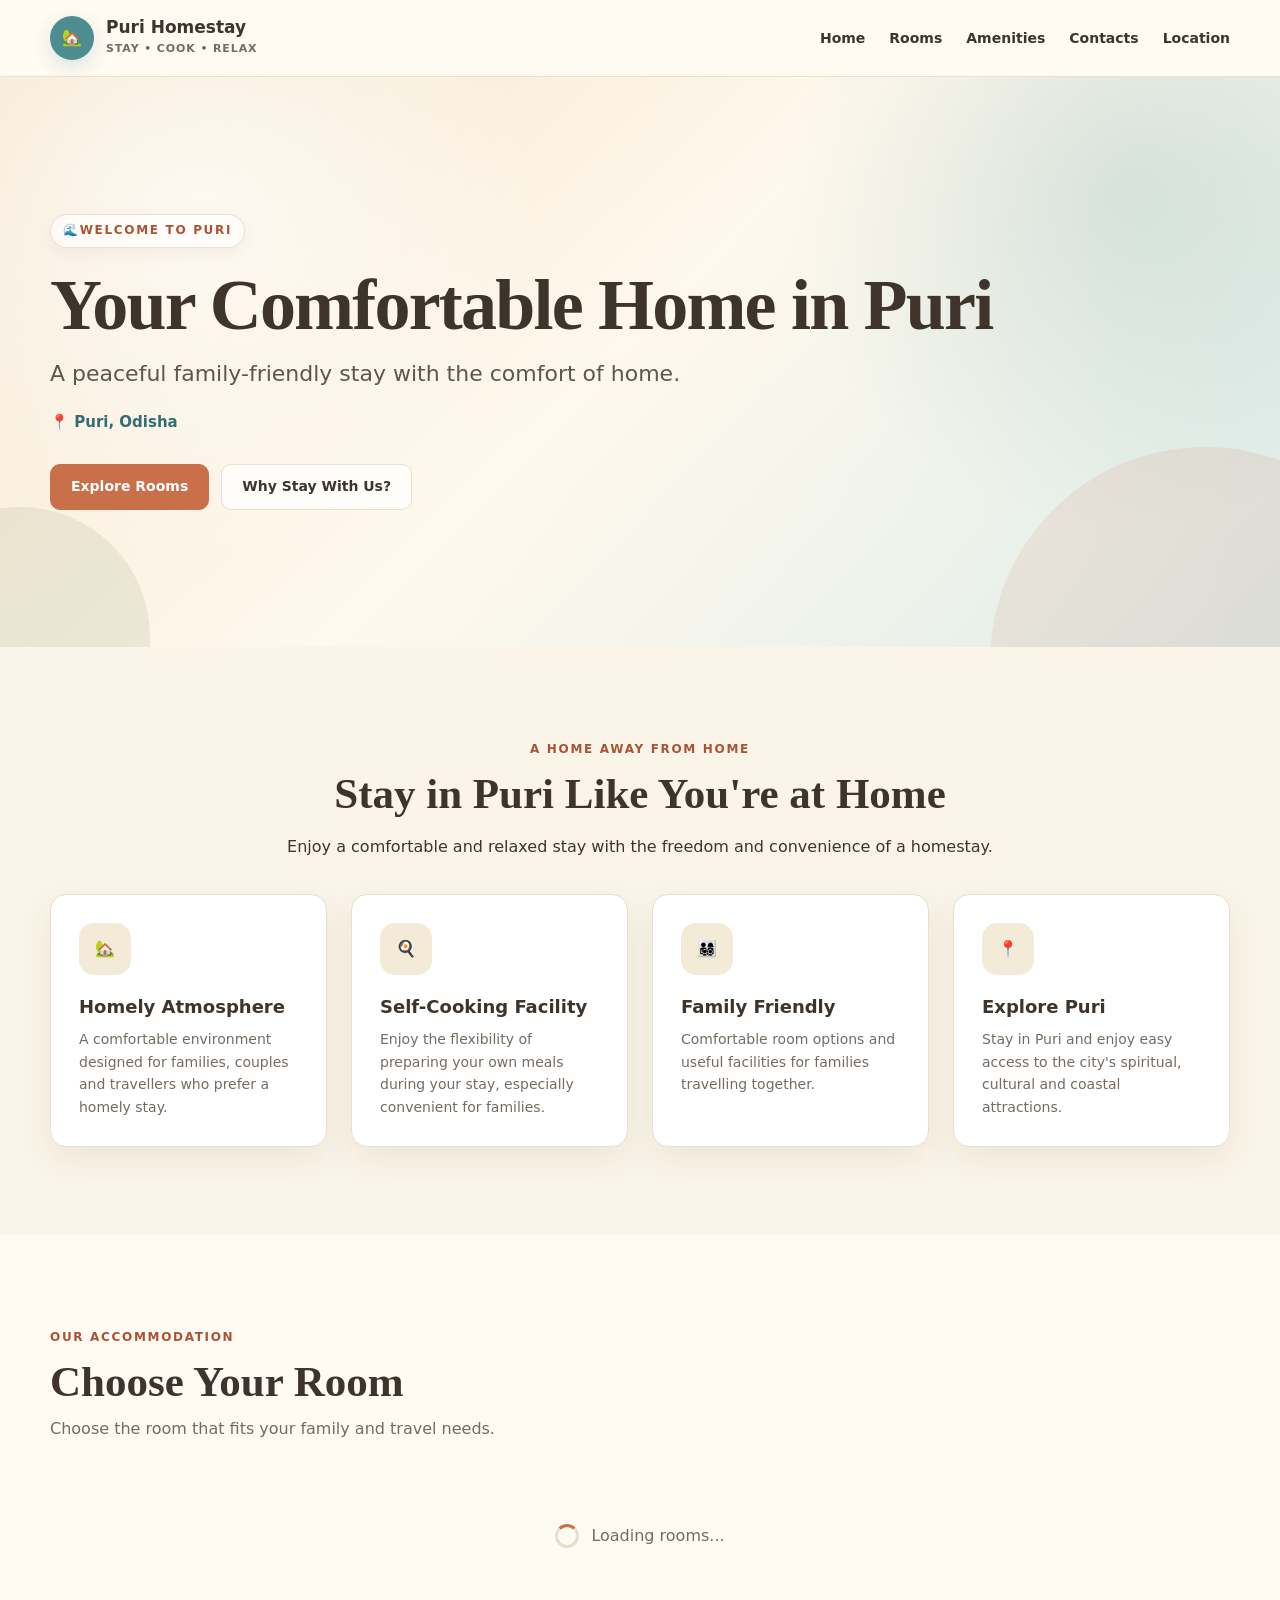
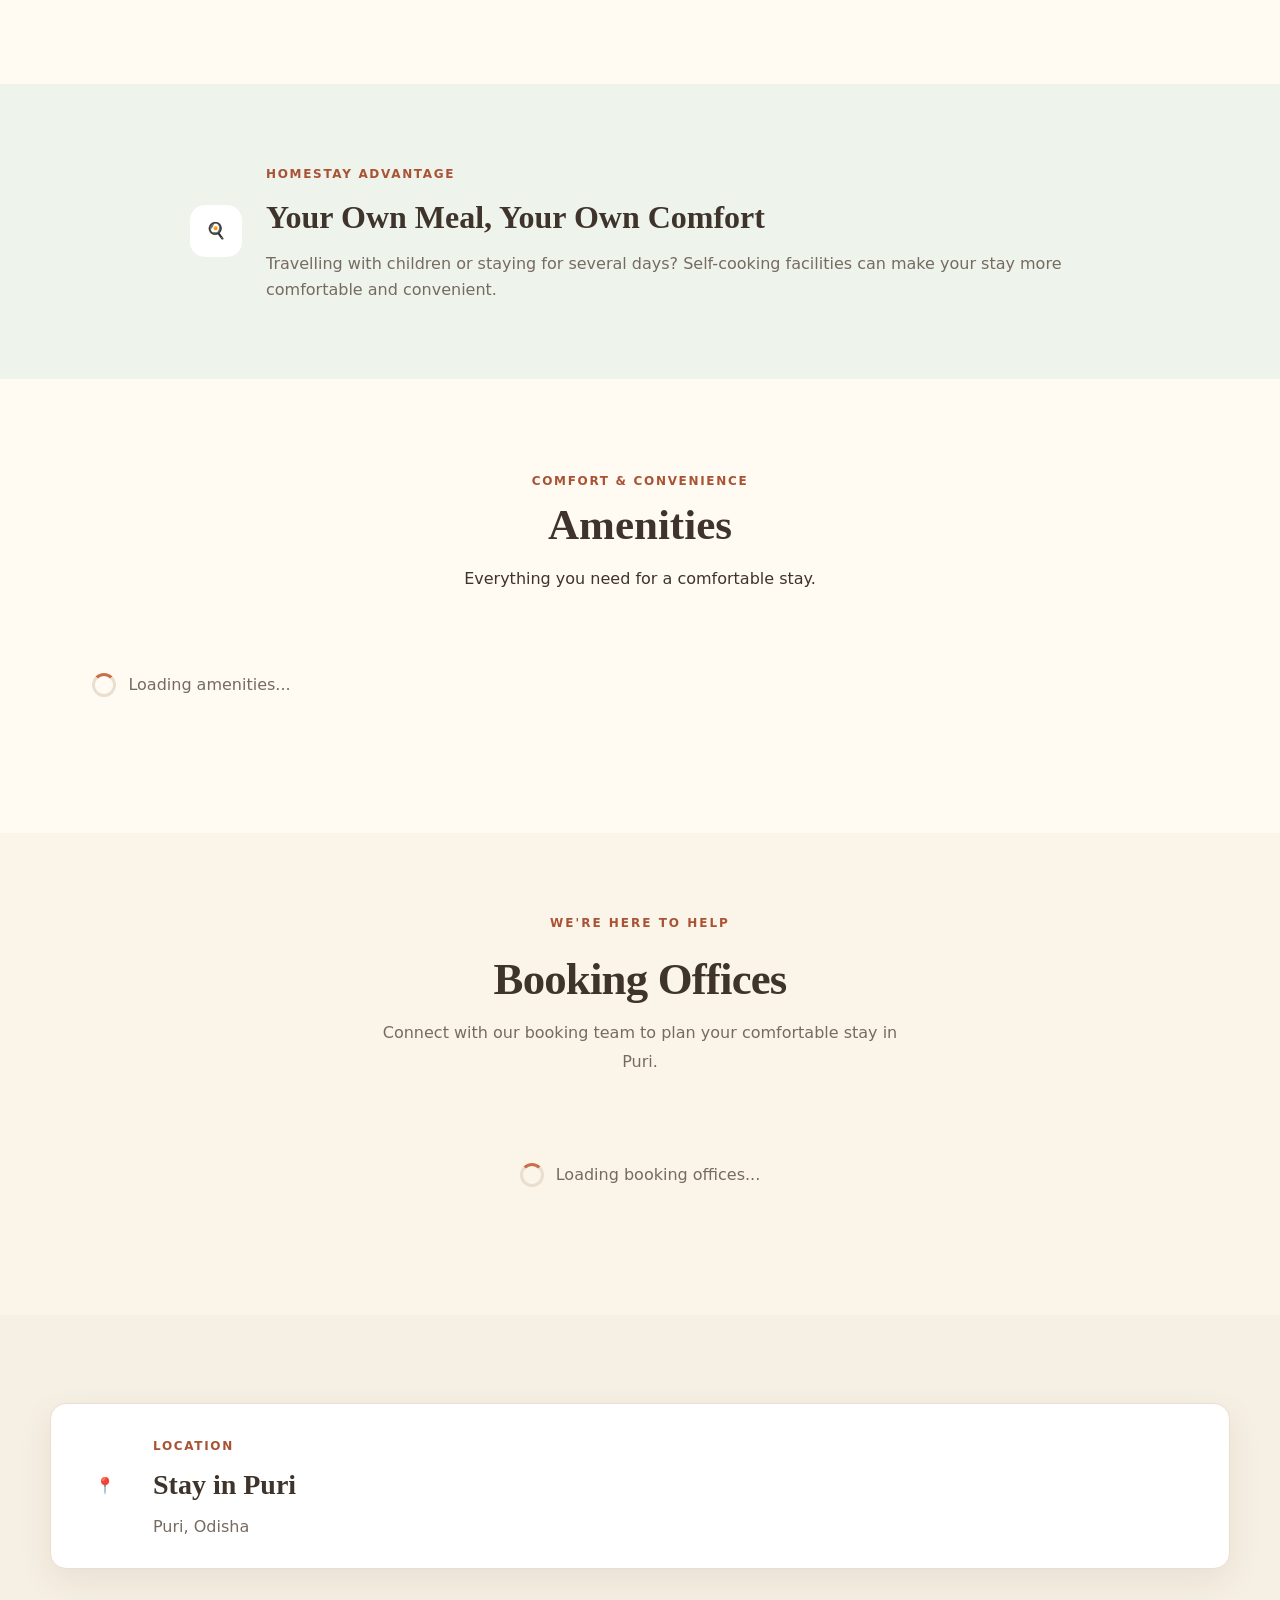
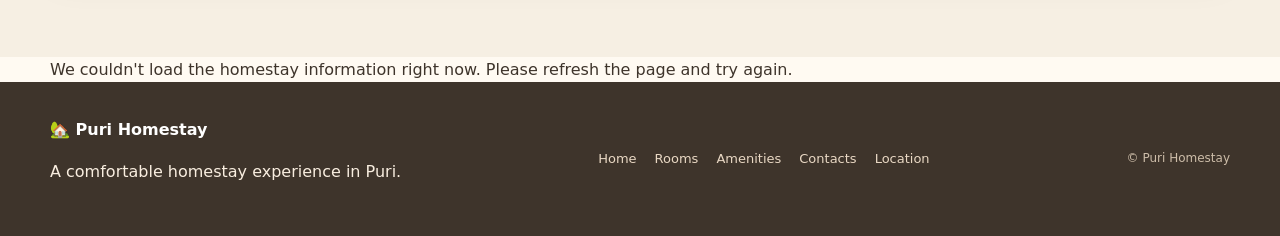
==== commit 16140eb3: "Booking office Added" ====
--- a/index.html
+++ b/index.html
@@ -35,13 +35,11 @@
         </a>
 
         <nav class="main-nav">
-          <a href="#home"> Home </a>
-
-          <a href="#rooms"> Rooms </a>
-
-          <a href="#amenities"> Amenities </a>
-
-          <a href="#location"> Location </a>
+          <a href="#home">Home</a>
+          <a href="#rooms">Rooms</a>
+          <a href="#amenities">Amenities</a>
+          <a href="#booking-offices">Contacts</a>
+          <a href="#location">Location</a>
         </nav>
       </div>
     </header>
@@ -216,6 +214,32 @@
               <div class="loading-spinner"></div>
 
               <p>Loading amenities...</p>
+            </div>
+          </div>
+        </div>
+      </section>
+
+      <!-- =================================================
+     BOOKING OFFICES
+================================================== -->
+
+      <section id="booking-offices" class="section booking-offices-section">
+        <div class="container">
+          <div class="section-heading centered">
+            <span class="section-kicker"> WE'RE HERE TO HELP </span>
+
+            <h2>Booking Offices</h2>
+
+            <p>
+              Connect with our booking team to plan your comfortable stay in
+              Puri.
+            </p>
+          </div>
+
+          <div id="bookingOfficesContainer" class="booking-offices-grid">
+            <div class="loading">
+              <div class="loading-spinner"></div>
+              <p>Loading booking offices...</p>
             </div>
           </div>
         </div>
@@ -269,6 +293,7 @@
           <a href="#rooms"> Rooms </a>
 
           <a href="#amenities"> Amenities </a>
+          <a href="#booking-offices">Contacts</a>
 
           <a href="#location"> Location </a>
         </div>
--- a/css/style.css
+++ b/css/style.css
@@ -4,68 +4,75 @@
    ========================================================= */
 
 :root {
-    --sand: #f4ead8;
-    --cream: #fffaf2;
-    --white: #ffffff;
-    --terracotta: #c96f4a;
-    --terracotta-dark: #a95334;
-    --sea: #4d8c91;
-    --sea-dark: #326d72;
-    --palm: #71835d;
-    --brown: #3e342b;
-    --muted: #766b61;
-    --border: #eadfce;
-    --shadow: 0 12px 35px rgba(65, 45, 25, 0.08);
-    --shadow-hover: 0 18px 45px rgba(65, 45, 25, 0.13);
-    --radius-sm: 10px;
-    --radius-md: 16px;
-    --radius-lg: 22px;
-    --container: 1180px;
+  --sand: #f4ead8;
+  --cream: #fffaf2;
+  --white: #ffffff;
+  --terracotta: #c96f4a;
+  --terracotta-dark: #a95334;
+  --sea: #4d8c91;
+  --sea-dark: #326d72;
+  --palm: #71835d;
+  --brown: #3e342b;
+  --muted: #766b61;
+  --border: #eadfce;
+  --shadow: 0 12px 35px rgba(65, 45, 25, 0.08);
+  --shadow-hover: 0 18px 45px rgba(65, 45, 25, 0.13);
+  --radius-sm: 10px;
+  --radius-md: 16px;
+  --radius-lg: 22px;
+  --container: 1180px;
 }
 
 * {
-    box-sizing: border-box;
+  box-sizing: border-box;
 }
 
 html {
-    scroll-behavior: smooth;
+  scroll-behavior: smooth;
 }
 
 body {
-    margin: 0;
-    min-width: 320px;
-    background: var(--cream);
-    color: var(--brown);
-    font-family: Inter, ui-sans-serif, system-ui, -apple-system, BlinkMacSystemFont, "Segoe UI", sans-serif;
-    font-size: 16px;
-    line-height: 1.6;
-    -webkit-font-smoothing: antialiased;
-    text-rendering: optimizeLegibility;
+  margin: 0;
+  min-width: 320px;
+  background: var(--cream);
+  color: var(--brown);
+  font-family:
+    Inter,
+    ui-sans-serif,
+    system-ui,
+    -apple-system,
+    BlinkMacSystemFont,
+    "Segoe UI",
+    sans-serif;
+  font-size: 16px;
+  line-height: 1.6;
+  -webkit-font-smoothing: antialiased;
+  text-rendering: optimizeLegibility;
 }
 
 img {
-    display: block;
-    max-width: 100%;
+  display: block;
+  max-width: 100%;
 }
 
 button,
 input,
 select,
 textarea {
-    font: inherit;
+  font: inherit;
 }
 
 button,
 a {
-    -webkit-tap-highlight-color: transparent;
+  -webkit-tap-highlight-color: transparent;
 }
 
 a {
-    color: var(--terracotta-dark);
+  color: var(--terracotta-dark);
 }
 
 a:hover {
-    color: var(--terracotta);
+  color: var(--terracotta);
 }
 
 button:focus-visible,
@@ -73,17 +80,17 @@
 input:focus-visible,
 select:focus-visible,
 textarea:focus-visible {
-    outline: 3px solid rgba(77, 140, 145, 0.28);
-    outline-offset: 2px;
+  outline: 3px solid rgba(77, 140, 145, 0.28);
+  outline-offset: 2px;
 }
 
 [hidden] {
-    display: none !important;
+  display: none !important;
 }
 
 .container {
-    width: min(calc(100% - 40px), var(--container));
-    margin-inline: auto;
+  width: min(calc(100% - 40px), var(--container));
+  margin-inline: auto;
 }
 
 /* =========================================================
@@ -92,54 +99,59 @@
 
 .primary-button,
 .secondary-button {
-    display: inline-flex;
-    align-items: center;
-    justify-content: center;
-    min-height: 46px;
-    padding: 11px 20px;
-    border: 1px solid transparent;
-    border-radius: 10px;
-    font-size: 14px;
-    font-weight: 750;
-    line-height: 1.2;
-    text-decoration: none;
-    cursor: pointer;
-    transition: background 0.2s ease, border-color 0.2s ease, color 0.2s ease, transform 0.2s ease, box-shadow 0.2s ease;
+  display: inline-flex;
+  align-items: center;
+  justify-content: center;
+  min-height: 46px;
+  padding: 11px 20px;
+  border: 1px solid transparent;
+  border-radius: 10px;
+  font-size: 14px;
+  font-weight: 750;
+  line-height: 1.2;
+  text-decoration: none;
+  cursor: pointer;
+  transition:
+    background 0.2s ease,
+    border-color 0.2s ease,
+    color 0.2s ease,
+    transform 0.2s ease,
+    box-shadow 0.2s ease;
 }
 
 .primary-button {
-    background: var(--terracotta);
-    color: var(--white);
-    border-color: var(--terracotta);
+  background: var(--terracotta);
+  color: var(--white);
+  border-color: var(--terracotta);
 }
 
 .primary-button:hover {
-    background: var(--terracotta-dark);
-    border-color: var(--terracotta-dark);
-    color: var(--white);
-    transform: translateY(-1px);
-    box-shadow: 0 8px 18px rgba(62, 52, 43, 0.14);
+  background: var(--terracotta-dark);
+  border-color: var(--terracotta-dark);
+  color: var(--white);
+  transform: translateY(-1px);
+  box-shadow: 0 8px 18px rgba(62, 52, 43, 0.14);
 }
 
 .secondary-button {
-    background: var(--white);
-    color: var(--brown);
-    border-color: var(--border);
+  background: var(--white);
+  color: var(--brown);
+  border-color: var(--border);
 }
 
 .secondary-button:hover {
-    background: var(--sand);
-    border-color: #d9c9b2;
-    color: var(--brown);
+  background: var(--sand);
+  border-color: #d9c9b2;
+  color: var(--brown);
 }
 
 .primary-button:disabled,
 .secondary-button:disabled,
 button:disabled {
-    opacity: 0.58;
-    cursor: not-allowed;
-    transform: none !important;
-    box-shadow: none !important;
+  opacity: 0.58;
+  cursor: not-allowed;
+  transform: none !important;
+  box-shadow: none !important;
 }
 
 /* =========================================================
@@ -147,44 +159,44 @@
    ========================================================= */
 
 .site-header {
-    position: sticky;
-    top: 0;
-    z-index: 1000;
-    background: rgba(255, 250, 242, 0.96);
-    border-bottom: 1px solid rgba(234, 223, 206, 0.9);
-    backdrop-filter: blur(12px);
+  position: sticky;
+  top: 0;
+  z-index: 1000;
+  background: rgba(255, 250, 242, 0.96);
+  border-bottom: 1px solid rgba(234, 223, 206, 0.9);
+  backdrop-filter: blur(12px);
 }
 
 .header-inner {
-    min-height: 76px;
-    display: flex;
-    align-items: center;
-    gap: 28px;
+  min-height: 76px;
+  display: flex;
+  align-items: center;
+  gap: 28px;
 }
 
 .brand {
-    display: inline-flex;
-    align-items: center;
-    gap: 12px;
-    min-width: 0;
-    color: var(--brown);
-    text-decoration: none;
+  display: inline-flex;
+  align-items: center;
+  gap: 12px;
+  min-width: 0;
+  color: var(--brown);
+  text-decoration: none;
 }
 
 .brand:hover {
-    color: var(--brown);
+  color: var(--brown);
 }
 
 .brand-icon {
-    width: 44px;
-    height: 44px;
-    flex: 0 0 44px;
-    display: grid;
-    place-items: center;
-    border-radius: 50%;
-    background: var(--sea);
-    color: var(--white);
-    box-shadow: 0 7px 18px rgba(77, 140, 145, 0.2);
+  width: 44px;
+  height: 44px;
+  flex: 0 0 44px;
+  display: grid;
+  place-items: center;
+  border-radius: 50%;
+  background: var(--sea);
+  color: var(--white);
+  box-shadow: 0 7px 18px rgba(77, 140, 145, 0.2);
 }
 
 .brand-icon svg,
@@ -194,75 +206,75 @@
 .admin-login-icon svg,
 .room-info-icon svg,
 .room-feature-icon svg {
-    width: 22px;
-    height: 22px;
+  width: 22px;
+  height: 22px;
 }
 
 .brand-text {
-    min-width: 0;
+  min-width: 0;
 }
 
 .brand-name {
-    display: block;
-    max-width: 280px;
-    overflow: hidden;
-    color: var(--brown);
-    font-size: 17px;
-    font-weight: 800;
-    line-height: 1.15;
-    text-overflow: ellipsis;
-    white-space: nowrap;
+  display: block;
+  max-width: 280px;
+  overflow: hidden;
+  color: var(--brown);
+  font-size: 17px;
+  font-weight: 800;
+  line-height: 1.15;
+  text-overflow: ellipsis;
+  white-space: nowrap;
 }
 
 .brand-subtitle {
-    display: block;
-    margin-top: 2px;
-    color: var(--muted);
-    font-size: 11px;
-    font-weight: 650;
-    letter-spacing: 0.08em;
-    text-transform: uppercase;
+  display: block;
+  margin-top: 2px;
+  color: var(--muted);
+  font-size: 11px;
+  font-weight: 650;
+  letter-spacing: 0.08em;
+  text-transform: uppercase;
 }
 
 .main-nav {
-    margin-left: auto;
-    display: flex;
-    align-items: center;
-    gap: 24px;
+  margin-left: auto;
+  display: flex;
+  align-items: center;
+  gap: 24px;
 }
 
 .main-nav a {
-    color: var(--brown);
-    font-size: 14px;
-    font-weight: 650;
-    text-decoration: none;
-    transition: color 0.2s ease;
+  color: var(--brown);
+  font-size: 14px;
+  font-weight: 650;
+  text-decoration: none;
+  transition: color 0.2s ease;
 }
 
 .main-nav a:hover {
-    color: var(--terracotta);
+  color: var(--terracotta);
 }
 
 .admin-button {
-    display: inline-flex;
-    align-items: center;
-    justify-content: center;
-    min-height: 38px;
-    padding: 8px 14px;
-    border: 1px solid var(--border);
-    border-radius: 9px;
-    background: var(--white);
-    color: var(--brown);
-    font-size: 13px;
-    font-weight: 750;
-    text-decoration: none;
-    transition: all 0.2s ease;
+  display: inline-flex;
+  align-items: center;
+  justify-content: center;
+  min-height: 38px;
+  padding: 8px 14px;
+  border: 1px solid var(--border);
+  border-radius: 9px;
+  background: var(--white);
+  color: var(--brown);
+  font-size: 13px;
+  font-weight: 750;
+  text-decoration: none;
+  transition: all 0.2s ease;
 }
 
 .admin-button:hover {
-    border-color: var(--terracotta);
-    color: var(--terracotta-dark);
-    background: var(--sand);
+  border-color: var(--terracotta);
+  color: var(--terracotta-dark);
+  background: var(--sand);
 }
 
 /* =========================================================
@@ -270,1682 +282,1705 @@
    ========================================================= */
 
 .hero {
-    position: relative;
-    overflow: hidden;
-    min-height: 570px;
-    display: flex;
-    align-items: center;
-    background:
-        radial-gradient(circle at 15% 25%, rgba(255,255,255,0.72), transparent 30%),
-        radial-gradient(circle at 88% 20%, rgba(77,140,145,0.18), transparent 28%),
-        linear-gradient(135deg, #f1dfc2 0%, #fff8ec 48%, #dcece9 100%);
+  position: relative;
+  overflow: hidden;
+  min-height: 570px;
+  display: flex;
+  align-items: center;
+  background:
+    radial-gradient(
+      circle at 15% 25%,
+      rgba(255, 255, 255, 0.72),
+      transparent 30%
+    ),
+    radial-gradient(
+      circle at 88% 20%,
+      rgba(77, 140, 145, 0.18),
+      transparent 28%
+    ),
+    linear-gradient(135deg, #f1dfc2 0%, #fff8ec 48%, #dcece9 100%);
 }
 
 .hero::before,
 .hero::after {
-    content: "";
-    position: absolute;
-    pointer-events: none;
-    border-radius: 50%;
+  content: "";
+  position: absolute;
+  pointer-events: none;
+  border-radius: 50%;
 }
 
 .hero::before {
-    width: 430px;
-    height: 430px;
-    right: -140px;
-    bottom: -230px;
-    background: rgba(201, 111, 74, 0.12);
+  width: 430px;
+  height: 430px;
+  right: -140px;
+  bottom: -230px;
+  background: rgba(201, 111, 74, 0.12);
 }
 
 .hero::after {
-    width: 260px;
-    height: 260px;
-    left: -110px;
-    bottom: -120px;
-    background: rgba(113, 131, 93, 0.12);
+  width: 260px;
+  height: 260px;
+  left: -110px;
+  bottom: -120px;
+  background: rgba(113, 131, 93, 0.12);
 }
 
 .hero-overlay {
-    position: absolute;
-    inset: 0;
-    background: linear-gradient(90deg, rgba(255,250,242,0.34), rgba(255,250,242,0));
+  position: absolute;
+  inset: 0;
+  background: linear-gradient(
+    90deg,
+    rgba(255, 250, 242, 0.34),
+    rgba(255, 250, 242, 0)
+  );
 }
 
 .hero-content {
-    position: relative;
-    z-index: 1;
-    padding: 88px 0;
+  position: relative;
+  z-index: 1;
+  padding: 88px 0;
 }
 
 .hero-badge,
 .section-kicker,
 .admin-kicker {
-    color: var(--terracotta-dark);
-    font-size: 12px;
-    font-weight: 800;
-    letter-spacing: 0.14em;
-    text-transform: uppercase;
+  color: var(--terracotta-dark);
+  font-size: 12px;
+  font-weight: 800;
+  letter-spacing: 0.14em;
+  text-transform: uppercase;
 }
 
 .hero-badge {
-    display: inline-flex;
-    align-items: center;
-    min-height: 32px;
-    padding: 6px 12px;
-    border: 1px solid rgba(201,111,74,0.22);
-    border-radius: 999px;
-    background: rgba(255,255,255,0.66);
-    box-shadow: 0 6px 18px rgba(65,45,25,0.05);
+  display: inline-flex;
+  align-items: center;
+  min-height: 32px;
+  padding: 6px 12px;
+  border: 1px solid rgba(201, 111, 74, 0.22);
+  border-radius: 999px;
+  background: rgba(255, 255, 255, 0.66);
+  box-shadow: 0 6px 18px rgba(65, 45, 25, 0.05);
 }
 
 .hero h1,
 #propertyName {
+  max-width: 760px;
+  margin: 20px 0 14px;
+  color: var(--brown);
+  font-family: Georgia, "Times New Roman", serif;
+  font-size: clamp(42px, 6vw, 72px);
+  font-weight: 700;
+  line-height: 1.04;
+  letter-spacing: -0.025em;
+}
+
+.hero-tagline {
+  max-width: 660px;
+  margin: 0;
+  color: #5f554c;
+  font-size: clamp(18px, 2vw, 22px);
+  line-height: 1.6;
+}
+
+.hero-location {
+  margin-top: 18px;
+  color: var(--sea-dark);
+  font-size: 15px;
+  font-weight: 750;
+}
+
+.hero-actions {
+  display: flex;
+  flex-wrap: wrap;
+  gap: 12px;
+  margin-top: 30px;
+}
+
+.hero-button {
+  min-width: 145px;
+}
+
+.hero-button-secondary {
+  background: rgba(255, 255, 255, 0.76);
+}
+
+/* =========================================================
+   Sections / headings
+   ========================================================= */
+
+.section {
+  padding: 88px 0;
+}
+
+.section:nth-of-type(even) {
+  background: rgba(244, 234, 216, 0.36);
+}
+
+.section-heading {
+  margin-bottom: 34px;
+}
+
+.section-heading.centered {
+  max-width: 760px;
+  margin-inline: auto;
+  text-align: center;
+}
+
+.section-heading h2,
+.admin-card-header h2,
+.admin-section-header h2 {
+  margin: 8px 0 10px;
+  color: var(--brown);
+  font-family: Georgia, "Times New Roman", serif;
+  font-size: clamp(30px, 4vw, 43px);
+  line-height: 1.15;
+}
+
+.section-description {
+  max-width: 720px;
+  margin: 0;
+  color: var(--muted);
+}
+
+.centered .section-description {
+  margin-inline: auto;
+}
+
+/* =========================================================
+   About / feature cards
+   ========================================================= */
+
+.feature-grid {
+  display: grid;
+  grid-template-columns: repeat(4, minmax(0, 1fr));
+  gap: 24px;
+  width: 100%;
+  max-width: 1320px;
+  margin: 0 auto;
+}
+.feature-card,
+.amenity-card,
+.location-card {
+  background: var(--white);
+  border: 1px solid var(--border);
+  border-radius: var(--radius-md);
+  box-shadow: var(--shadow);
+}
+
+.feature-card {
+  padding: 28px;
+}
+
+.feature-icon,
+.cooking-icon,
+.location-icon {
+  display: grid;
+  place-items: center;
+  width: 52px;
+  height: 52px;
+  border-radius: 15px;
+  background: var(--sand);
+  color: var(--terracotta-dark);
+}
+
+.feature-card h3 {
+  margin: 18px 0 7px;
+  font-size: 18px;
+}
+
+.feature-card p {
+  margin: 0;
+  color: var(--muted);
+  font-size: 14px;
+}
+
+/* =========================================================
+   Rooms listing + dynamic room cards
+   ========================================================= */
+
+.rooms-section {
+  overflow: hidden;
+}
+
+.rooms-grid {
+  min-height: 120px;
+}
+
+.loading,
+.loading-state,
+.admin-table-loading {
+  display: flex;
+  align-items: center;
+  justify-content: center;
+  gap: 12px;
+  min-height: 120px;
+  color: var(--muted);
+  text-align: center;
+}
+
+.loading-spinner {
+  width: 24px;
+  height: 24px;
+  border: 3px solid var(--border);
+  border-top-color: var(--terracotta);
+  border-radius: 50%;
+  animation: spin 0.8s linear infinite;
+}
+
+@keyframes spin {
+  to {
+    transform: rotate(360deg);
+  }
+}
+
+.rooms-carousel {
+  position: relative;
+}
+
+.rooms-carousel-viewport {
+  overflow: hidden;
+  width: 100%;
+}
+
+.rooms-carousel-track {
+  display: flex;
+  transition: transform 0.42s ease;
+  will-change: transform;
+}
+
+.rooms-carousel-page {
+  flex: 0 0 100%;
+  display: grid;
+  grid-template-columns: repeat(3, minmax(0, 1fr));
+  gap: 22px;
+  align-items: stretch;
+}
+
+.room-card {
+  min-width: 0;
+  overflow: hidden;
+  background: var(--white);
+  border: 1px solid var(--border);
+  border-radius: var(--radius-lg);
+  box-shadow: var(--shadow);
+  transition:
+    transform 0.22s ease,
+    box-shadow 0.22s ease;
+}
+
+.room-card:hover {
+  transform: translateY(-4px);
+  box-shadow: var(--shadow-hover);
+}
+
+.room-image-wrapper {
+  position: relative;
+  overflow: hidden;
+  aspect-ratio: 4 / 3;
+  background: var(--sand);
+}
+
+.room-image,
+.room-image-placeholder {
+  width: 100%;
+  height: 100%;
+}
+
+.room-image {
+  object-fit: cover;
+  transition: transform 0.45s ease;
+}
+
+.room-card:hover .room-image {
+  transform: scale(1.035);
+}
+
+.room-image-placeholder {
+  display: grid;
+  place-items: center;
+  color: var(--muted);
+  background: linear-gradient(135deg, #f4ead8, #e7f0ee);
+  font-size: 14px;
+}
+
+.room-status {
+  position: absolute;
+  top: 14px;
+  right: 14px;
+  z-index: 1;
+  padding: 5px 9px;
+  border-radius: 999px;
+  background: rgba(255, 255, 255, 0.92);
+  color: var(--brown);
+  font-size: 11px;
+  font-weight: 800;
+  text-transform: capitalize;
+  box-shadow: 0 4px 12px rgba(0, 0, 0, 0.08);
+}
+
+.room-content {
+  padding: 22px;
+}
+
+.room-topline {
+  display: flex;
+  align-items: flex-start;
+  justify-content: space-between;
+  gap: 14px;
+}
+
+.room-name {
+  margin: 0;
+  color: var(--brown);
+  font-size: 20px;
+  font-weight: 800;
+  line-height: 1.25;
+}
+
+.room-price {
+  flex: 0 0 auto;
+  color: var(--terracotta-dark);
+  font-size: 16px;
+  font-weight: 850;
+  white-space: nowrap;
+}
+
+.room-type {
+  margin-top: 4px;
+  color: var(--sea-dark);
+  font-size: 12px;
+  font-weight: 750;
+  text-transform: capitalize;
+}
+
+.room-meta {
+  display: flex;
+  flex-wrap: wrap;
+  gap: 8px 14px;
+  margin-top: 15px;
+  color: var(--muted);
+  font-size: 12px;
+}
+
+.room-meta-item {
+  display: inline-flex;
+  align-items: center;
+  gap: 5px;
+}
+
+.room-description {
+  margin: 15px 0 0;
+  color: var(--muted);
+  font-size: 13px;
+  line-height: 1.65;
+}
+
+.room-cooking {
+  display: flex;
+  align-items: center;
+  gap: 8px;
+  margin-top: 14px;
+  padding: 9px 11px;
+  border-radius: 9px;
+  background: #f3f6ee;
+  color: var(--palm);
+  font-size: 12px;
+  font-weight: 750;
+}
+
+.room-cooking-icon {
+  display: inline-flex;
+  align-items: center;
+  justify-content: center;
+}
+
+.view-room-btn {
+  display: inline-flex;
+  align-items: center;
+  justify-content: center;
+  width: 100%;
+  margin-top: 18px;
+  padding: 12px 18px;
+  border-radius: 10px;
+  background: var(--terracotta);
+  color: white;
+  border: 1px solid var(--terracotta);
+  font-size: 14px;
+  font-weight: 700;
+  text-decoration: none;
+  cursor: pointer;
+  transition:
+    background 0.2s ease,
+    transform 0.2s ease,
+    box-shadow 0.2s ease;
+}
+
+.view-room-btn:hover {
+  background: var(--terracotta-dark);
+  color: white;
+  text-decoration: none;
+  transform: translateY(-1px);
+  box-shadow: 0 6px 14px rgba(62, 52, 43, 0.15);
+}
+
+.rooms-carousel {
+  position: relative;
+  width: 100%;
+  max-width: 1240px;
+  margin: 0 auto;
+  padding: 0 48px;
+  box-sizing: border-box;
+}
+
+.rooms-carousel-prev,
+.rooms-carousel-next {
+  width: 42px;
+  height: 42px;
+  flex: 0 0 42px;
+  display: grid;
+  place-items: center;
+  border: 1px solid var(--border);
+  border-radius: 50%;
+  background: var(--white);
+  color: var(--brown);
+  cursor: pointer;
+  transition: all 0.2s ease;
+}
+
+.rooms-carousel-prev:hover,
+.rooms-carousel-next:hover {
+  background: var(--sand);
+  border-color: var(--terracotta);
+  color: var(--terracotta-dark);
+}
+
+.rooms-carousel-prev:disabled,
+.rooms-carousel-next:disabled {
+  opacity: 0.42;
+  cursor: not-allowed;
+}
+
+.rooms-carousel-dots {
+  display: flex;
+  justify-content: center;
+  align-items: center;
+  gap: 7px;
+  flex: 1;
+}
+
+.rooms-carousel-dot {
+  width: 8px;
+  height: 8px;
+  padding: 0;
+  border: 0;
+  border-radius: 50%;
+  background: #d5c8b8;
+  cursor: pointer;
+  transition: all 0.2s ease;
+}
+
+.rooms-carousel-dot.active {
+  width: 24px;
+  border-radius: 999px;
+  background: var(--terracotta);
+}
+
+.rooms-carousel-counter {
+  color: var(--muted);
+  font-size: 12px;
+  font-weight: 700;
+  white-space: nowrap;
+}
+
+/* =========================================================
+   Cooking / amenities / location
+   ========================================================= */
+
+.cooking-section {
+  padding: 76px 0;
+  background: #eef3eb;
+}
+
+.cooking-content {
+  display: grid;
+  grid-template-columns: auto 1fr;
+  align-items: center;
+  gap: 24px;
+  max-width: 900px;
+  margin: auto;
+}
+
+.cooking-icon {
+  background: var(--white);
+  color: var(--palm);
+}
+
+.cooking-text h2 {
+  margin: 7px 0 8px;
+  font-family: Georgia, "Times New Roman", serif;
+  font-size: 32px;
+}
+
+.cooking-text p {
+  margin: 0;
+  color: var(--muted);
+}
+
+.amenities-grid {
+  display: grid;
+  grid-template-columns: repeat(4, minmax(0, 1fr));
+  gap: 16px;
+}
+
+.amenity-card {
+  padding: 20px;
+}
+
+.amenity-icon {
+  display: grid;
+  place-items: center;
+  width: 44px;
+  height: 44px;
+  margin-bottom: 13px;
+  border-radius: 12px;
+  background: var(--sand);
+  color: var(--sea-dark);
+  font-size: 20px;
+}
+
+.amenity-card h3 {
+  margin: 0;
+  font-size: 15px;
+}
+
+.amenity-card p {
+  margin: 6px 0 0;
+  color: var(--muted);
+  font-size: 12px;
+}
+
+.location-section {
+  background: #f6efe3;
+}
+
+.location-card {
+  display: flex;
+  align-items: center;
+  gap: 22px;
+  padding: 28px;
+}
+
+.location-icon {
+  flex: 0 0 auto;
+  background: var(--white);
+  color: var(--sea-dark);
+}
+
+.location-card h2 {
+  margin: 6px 0;
+  font-family: Georgia, "Times New Roman", serif;
+  font-size: 28px;
+}
+
+.location-card p {
+  margin: 0;
+  color: var(--muted);
+}
+
+/* =========================================================
+   Page / API errors
+   ========================================================= */
+
+.page-error {
+  margin-top: 25px;
+  padding: 24px;
+  border: 1px solid #eccfc2;
+  border-radius: var(--radius-md);
+  background: #fff5f0;
+}
+
+.page-error h2 {
+  margin: 0 0 7px;
+  color: var(--terracotta-dark);
+  font-size: 20px;
+}
+
+.page-error p {
+  margin: 0 0 16px;
+  color: var(--muted);
+}
+
+/* =========================================================
+   Footer
+   ========================================================= */
+
+.site-footer {
+  padding: 35px 0;
+  background: var(--brown);
+  color: #f9eee0;
+}
+
+.footer-inner {
+  display: flex;
+  align-items: center;
+  justify-content: space-between;
+  gap: 24px;
+}
+
+.footer-brand {
+  color: var(--white);
+  font-weight: 800;
+}
+
+.footer-links {
+  display: flex;
+  flex-wrap: wrap;
+  gap: 18px;
+}
+
+.footer-links a {
+  color: #e9d8c4;
+  font-size: 13px;
+  text-decoration: none;
+}
+
+.footer-links a:hover {
+  color: var(--white);
+}
+
+.footer-copy {
+  color: #cdbda9;
+  font-size: 12px;
+}
+
+/* =========================================================
+   Room details page
+   ========================================================= */
+
+.room-details-section {
+  padding: 52px 0 90px;
+}
+
+.room-breadcrumb {
+  margin-bottom: 24px;
+  color: var(--muted);
+  font-size: 13px;
+}
+
+.room-breadcrumb a {
+  color: var(--sea-dark);
+  font-weight: 700;
+  text-decoration: none;
+}
+
+.room-details-grid {
+  display: grid;
+  grid-template-columns: minmax(0, 1.12fr) minmax(360px, 0.88fr);
+  gap: 44px;
+  align-items: start;
+}
+
+.room-gallery {
+  position: sticky;
+  top: 105px;
+}
+
+.room-main-image-wrapper {
+  position: relative;
+  overflow: hidden;
+  aspect-ratio: 4 / 3;
+  border-radius: var(--radius-lg);
+  background: var(--sand);
+  border: 1px solid var(--border);
+  box-shadow: var(--shadow);
+}
+
+.room-main-image {
+  width: 100%;
+  height: 100%;
+  object-fit: cover;
+}
+
+.room-main-image-wrapper .room-image-placeholder {
+  position: absolute;
+  inset: 0;
+}
+
+.room-thumbnails {
+  display: grid;
+  grid-template-columns: repeat(4, minmax(0, 1fr));
+  gap: 9px;
+  margin-top: 10px;
+}
+
+.room-thumbnails button {
+  overflow: hidden;
+  aspect-ratio: 1 / 0.78;
+  padding: 0;
+  border: 2px solid transparent;
+  border-radius: 10px;
+  background: var(--sand);
+  cursor: pointer;
+}
+
+.room-thumbnails button.active {
+  border-color: var(--terracotta);
+}
+
+.room-thumbnails img {
+  width: 100%;
+  height: 100%;
+  object-fit: cover;
+}
+
+.room-details-content {
+  min-width: 0;
+}
+
+.room-details-type {
+  color: var(--sea-dark);
+  font-size: 12px;
+  font-weight: 850;
+  letter-spacing: 0.13em;
+  text-transform: uppercase;
+}
+
+.room-details-name {
+  margin: 7px 0 4px;
+  color: var(--brown);
+  font-family: Georgia, "Times New Roman", serif;
+  font-size: clamp(34px, 4vw, 50px);
+  line-height: 1.1;
+}
+
+.room-details-number {
+  color: var(--muted);
+  font-size: 13px;
+}
+
+.room-details-price {
+  margin-top: 21px;
+  color: var(--terracotta-dark);
+  font-size: 25px;
+  font-weight: 850;
+}
+
+.room-details-status {
+  display: inline-flex;
+  margin-top: 12px;
+  padding: 5px 10px;
+  border-radius: 999px;
+  background: #edf3e9;
+  color: var(--palm);
+  font-size: 12px;
+  font-weight: 800;
+  text-transform: capitalize;
+}
+
+.room-info-grid {
+  display: grid;
+  grid-template-columns: repeat(2, minmax(0, 1fr));
+  gap: 11px;
+  margin-top: 28px;
+}
+
+.room-info-item {
+  display: grid;
+  grid-template-columns: 34px 1fr;
+  align-items: center;
+  gap: 10px;
+  min-height: 66px;
+  padding: 11px;
+  border: 1px solid var(--border);
+  border-radius: 12px;
+  background: var(--white);
+}
+
+.room-info-icon {
+  display: grid;
+  place-items: center;
+  width: 34px;
+  height: 34px;
+  border-radius: 9px;
+  background: var(--sand);
+  color: var(--sea-dark);
+}
+
+.room-info-label {
+  color: var(--muted);
+  font-size: 10px;
+  font-weight: 750;
+  letter-spacing: 0.08em;
+  text-transform: uppercase;
+}
+
+.room-info-item > div:last-child:not(.room-info-icon) {
+  min-width: 0;
+  color: var(--brown);
+  font-size: 13px;
+  font-weight: 750;
+}
+
+.room-details-feature {
+  display: flex;
+  align-items: flex-start;
+  gap: 12px;
+  margin-top: 18px;
+  padding: 15px;
+  border-radius: 13px;
+  background: #f2f6ee;
+}
+
+.room-feature-icon {
+  flex: 0 0 auto;
+  color: var(--palm);
+}
+
+.room-details-feature strong {
+  display: block;
+  margin-bottom: 2px;
+  font-size: 13px;
+}
+
+.room-details-feature p {
+  margin: 0;
+  color: var(--muted);
+  font-size: 12px;
+}
+
+.room-details-block {
+  margin-top: 30px;
+}
+
+.room-details-block h3 {
+  margin: 0 0 9px;
+  font-size: 17px;
+}
+
+.room-details-block p {
+  margin: 0;
+  color: var(--muted);
+  white-space: pre-line;
+}
+
+.room-amenities-list {
+  display: flex;
+  flex-wrap: wrap;
+  gap: 8px;
+}
+
+.room-amenity-item {
+  display: inline-flex;
+  align-items: center;
+  gap: 7px;
+  padding: 8px 10px;
+  border: 1px solid var(--border);
+  border-radius: 999px;
+  background: var(--white);
+  color: var(--brown);
+  font-size: 12px;
+}
+
+.room-amenity-check {
+  color: var(--palm);
+  font-weight: 900;
+}
+
+.room-enquiry-box {
+  margin-top: 32px;
+  padding: 22px;
+  border: 1px solid rgba(77, 140, 145, 0.2);
+  border-radius: var(--radius-md);
+  background: #edf5f4;
+}
+
+.room-enquiry-box h3 {
+  margin: 0 0 5px;
+  font-size: 17px;
+}
+
+.room-enquiry-box p {
+  margin: 0 0 14px;
+  color: var(--muted);
+  font-size: 13px;
+}
+
+.whatsapp-button {
+  display: inline-flex;
+  align-items: center;
+  justify-content: center;
+  width: 100%;
+  min-height: 46px;
+  padding: 11px 18px;
+  border: 1px solid #4c9b66;
+  border-radius: 10px;
+  background: #4c9b66;
+  color: var(--white);
+  font-size: 14px;
+  font-weight: 800;
+  text-decoration: none;
+  transition: all 0.2s ease;
+}
+
+.whatsapp-button:hover {
+  background: #3e8455;
+  border-color: #3e8455;
+  color: var(--white);
+  transform: translateY(-1px);
+}
+
+/* =========================================================
+   Admin page
+   ========================================================= */
+
+.admin-page {
+  min-height: calc(100vh - 76px);
+  padding: 48px 0 70px;
+  background:
+    radial-gradient(
+      circle at 90% 0%,
+      rgba(77, 140, 145, 0.08),
+      transparent 28%
+    ),
+    linear-gradient(180deg, #f7f0e5 0%, var(--cream) 55%);
+}
+
+.admin-login-section {
+  min-height: calc(100vh - 210px);
+  display: grid;
+  place-items: center;
+}
+
+.admin-login-card {
+  width: min(100%, 470px);
+  padding: 36px;
+  background: var(--white);
+  border: 1px solid var(--border);
+  border-radius: var(--radius-lg);
+  box-shadow: var(--shadow-hover);
+}
+
+.admin-login-header {
+  text-align: center;
+}
+
+.admin-login-icon {
+  display: grid;
+  place-items: center;
+  width: 58px;
+  height: 58px;
+  margin: 0 auto 18px;
+  border-radius: 17px;
+  background: var(--sand);
+  color: var(--terracotta-dark);
+}
+
+.admin-login-header h1,
+.admin-dashboard-header h1 {
+  margin: 7px 0 8px;
+  color: var(--brown);
+  font-family: Georgia, "Times New Roman", serif;
+  font-size: clamp(30px, 4vw, 42px);
+  line-height: 1.15;
+}
+
+.admin-login-header p,
+.admin-dashboard-header p {
+  margin: 0;
+  color: var(--muted);
+}
+
+.admin-form {
+  display: grid;
+  grid-template-columns: repeat(2, minmax(0, 1fr));
+  gap: 17px 18px;
+}
+
+#loginForm {
+  grid-template-columns: 1fr;
+  margin-top: 26px;
+}
+
+.form-group {
+  min-width: 0;
+}
+
+.form-group-full {
+  grid-column: 1 / -1;
+}
+
+.form-group label {
+  display: block;
+  margin-bottom: 6px;
+  color: var(--brown);
+  font-size: 12px;
+  font-weight: 800;
+}
+
+.form-group input,
+.form-group select,
+.form-group textarea {
+  width: 100%;
+  min-height: 44px;
+  padding: 10px 12px;
+  border: 1px solid #d9cdbd;
+  border-radius: 9px;
+  outline: none;
+  background: var(--white);
+  color: var(--brown);
+  transition:
+    border-color 0.2s ease,
+    box-shadow 0.2s ease,
+    background 0.2s ease;
+}
+
+.form-group textarea {
+  min-height: 105px;
+  resize: vertical;
+}
+
+.form-group input::placeholder,
+.form-group textarea::placeholder {
+  color: #a69a8d;
+}
+
+.form-group input:focus,
+.form-group select:focus,
+.form-group textarea:focus {
+  border-color: var(--sea);
+  box-shadow: 0 0 0 3px rgba(77, 140, 145, 0.11);
+}
+
+.form-group input[readonly] {
+  background: #f7f2ea;
+  color: var(--muted);
+}
+
+.form-group small {
+  display: block;
+  margin-top: 5px;
+  color: var(--muted);
+  font-size: 11px;
+  line-height: 1.45;
+}
+
+.admin-form-actions {
+  grid-column: 1 / -1;
+  display: flex;
+  justify-content: flex-end;
+  flex-wrap: wrap;
+  gap: 10px;
+  padding-top: 5px;
+}
+
+.admin-login-button {
+  width: 100%;
+  margin-top: 3px;
+}
+
+.admin-login-footer {
+  margin-top: 20px;
+  color: var(--muted);
+  font-size: 12px;
+  text-align: center;
+}
+
+.admin-message {
+  margin-top: 16px;
+  padding: 10px 12px;
+  border-radius: 9px;
+  font-size: 13px;
+}
+
+.admin-message:empty,
+.admin-rooms-message:empty {
+  display: none;
+}
+
+.admin-message.success,
+.admin-rooms-message.success {
+  background: #edf5e9;
+  color: #506a42;
+  border: 1px solid #d7e6cd;
+}
+
+.admin-message.error,
+.admin-rooms-message.error {
+  background: #fff2ed;
+  color: #a95334;
+  border: 1px solid #ecd0c4;
+}
+
+.admin-message.loading,
+.admin-rooms-message.loading {
+  background: #f2f6f6;
+  color: var(--sea-dark);
+  border: 1px solid #d9e7e6;
+}
+
+.admin-panel {
+  width: 100%;
+}
+
+.admin-dashboard-header {
+  display: flex;
+  align-items: flex-end;
+  justify-content: space-between;
+  gap: 24px;
+  margin-bottom: 25px;
+}
+
+.admin-user-info {
+  margin-top: 4px;
+  color: var(--muted);
+  font-size: 13px;
+}
+
+.admin-dashboard-actions {
+  display: flex;
+  flex-wrap: wrap;
+  gap: 10px;
+}
+
+.admin-card {
+  padding: 30px;
+  background: var(--white);
+  border: 1px solid var(--border);
+  border-radius: var(--radius-lg);
+  box-shadow: var(--shadow);
+}
+
+.admin-card-header {
+  margin-bottom: 24px;
+}
+
+.admin-card-header p,
+.admin-section-header p {
+  margin: 0;
+  color: var(--muted);
+  font-size: 13px;
+}
+
+.admin-rooms-section {
+  margin-top: 25px;
+}
+
+.admin-section-header {
+  display: flex;
+  align-items: flex-end;
+  justify-content: space-between;
+  gap: 20px;
+  margin-bottom: 18px;
+}
+
+.admin-refresh-button {
+  min-height: 40px;
+  padding: 8px 14px;
+}
+
+.admin-rooms-message {
+  margin-bottom: 13px;
+  font-size: 13px;
+}
+
+.admin-rooms-table-wrapper {
+  width: 100%;
+  overflow-x: auto;
+  border: 1px solid var(--border);
+  border-radius: 12px;
+  background: var(--white);
+}
+
+.admin-rooms-table {
+  width: 100%;
+  min-width: 930px;
+  border-collapse: collapse;
+}
+
+.admin-rooms-table th,
+.admin-rooms-table td {
+  padding: 13px 14px;
+  border-bottom: 1px solid #eee5d8;
+  text-align: left;
+  vertical-align: middle;
+}
+
+.admin-rooms-table th {
+  background: #f8f2e9;
+  color: var(--brown);
+  font-size: 11px;
+  font-weight: 850;
+  letter-spacing: 0.06em;
+  text-transform: uppercase;
+  white-space: nowrap;
+}
+
+.admin-rooms-table td {
+  color: #5d534a;
+  font-size: 13px;
+}
+
+.admin-rooms-table tbody tr:last-child td {
+  border-bottom: 0;
+}
+
+.admin-rooms-table tbody tr:hover {
+  background: #fffdf9;
+}
+
+.admin-edit-button {
+  display: inline-flex;
+  align-items: center;
+  justify-content: center;
+  min-height: 34px;
+  padding: 7px 12px;
+  border: 1px solid #d7c9b8;
+  border-radius: 8px;
+  background: var(--white);
+  color: var(--terracotta-dark);
+  font-size: 12px;
+  font-weight: 800;
+  cursor: pointer;
+  transition: all 0.2s ease;
+}
+
+.admin-edit-button:hover {
+  background: var(--sand);
+  border-color: var(--terracotta);
+}
+
+.admin-status-badge {
+  display: inline-flex;
+  align-items: center;
+  padding: 4px 8px;
+  border-radius: 999px;
+  font-size: 11px;
+  font-weight: 800;
+  text-transform: capitalize;
+}
+
+.admin-status-available,
+.admin-status-active {
+  background: #edf5e9;
+  color: #557044;
+}
+
+.admin-status-maintenance {
+  background: #fff4dc;
+  color: #8a682b;
+}
+
+.admin-status-unavailable,
+.admin-status-inactive {
+  background: #fff0ec;
+  color: var(--terracotta-dark);
+}
+
+.admin-footer {
+  margin-top: 30px;
+  padding-top: 20px;
+  border-top: 1px solid var(--border);
+  display: flex;
+  justify-content: space-between;
+  gap: 20px;
+  color: var(--muted);
+  font-size: 12px;
+}
+
+.admin-footer a {
+  font-weight: 750;
+}
+
+/* =========================================================
+   Responsive - tablet
+   ========================================================= */
+
+@media (max-width: 1050px) {
+  .main-nav {
+    gap: 16px;
+  }
+
+  .rooms-carousel-page {
+    grid-template-columns: repeat(2, minmax(0, 1fr));
+  }
+
+  .amenities-grid {
+    grid-template-columns: repeat(2, minmax(0, 1fr));
+  }
+
+  .room-details-grid {
+    grid-template-columns: minmax(0, 1fr);
+    gap: 34px;
+  }
+
+  .room-gallery {
+    position: static;
+  }
+}
+
+@media (max-width: 900px) {
+  .header-inner {
+    gap: 16px;
+  }
+
+  .main-nav {
+    display: none;
+  }
+
+  .admin-button {
+    margin-left: auto;
+  }
+
+  .feature-grid {
+    grid-template-columns: 1fr;
+  }
+
+  .admin-dashboard-header,
+  .admin-section-header {
+    align-items: flex-start;
+    flex-direction: column;
+  }
+}
+
+/* =========================================================
+   Responsive - mobile
+   ========================================================= */
+
+@media (max-width: 700px) {
+  .container {
+    width: min(calc(100% - 28px), var(--container));
+  }
+
+  .header-inner {
+    min-height: 68px;
+  }
+
+  .brand-icon {
+    width: 39px;
+    height: 39px;
+    flex-basis: 39px;
+  }
+
+  .brand-name {
+    max-width: 190px;
+    font-size: 15px;
+  }
+
+  .brand-subtitle {
+    font-size: 9px;
+  }
+
+  .hero {
+    min-height: 540px;
+  }
+
+  .hero-content {
+    padding: 70px 0;
+  }
+
+  .hero h1,
+  #propertyName {
+    font-size: clamp(38px, 12vw, 56px);
+  }
+
+  .hero-actions {
+    flex-direction: column;
+    align-items: stretch;
+  }
+
+  .hero-button {
+    width: 100%;
+  }
+
+  .section {
+    padding: 65px 0;
+  }
+
+  .rooms-carousel-page {
+    grid-template-columns: 1fr;
+  }
+
+  .rooms-carousel-controls {
+    gap: 10px;
+  }
+
+  .rooms-carousel-prev,
+  .rooms-carousel-next {
+    width: 38px;
+    height: 38px;
+    flex-basis: 38px;
+  }
+
+  .cooking-content {
+    grid-template-columns: 1fr;
+  }
+
+  .location-card {
+    align-items: flex-start;
+  }
+
+  .footer-inner {
+    align-items: flex-start;
+    flex-direction: column;
+  }
+
+  .room-details-section {
+    padding: 35px 0 65px;
+  }
+
+  .room-details-name {
+    font-size: 38px;
+  }
+
+  .room-info-grid {
+    grid-template-columns: 1fr;
+  }
+
+  .admin-page {
+    padding: 30px 0 55px;
+  }
+
+  .admin-login-card,
+  .admin-card {
+    padding: 22px;
+    border-radius: 16px;
+  }
+
+  .admin-form {
+    grid-template-columns: 1fr;
+  }
+
+  .form-group-full {
+    grid-column: auto;
+  }
+
+  .admin-form-actions {
+    grid-column: auto;
+    justify-content: stretch;
+  }
+
+  .admin-form-actions .primary-button,
+  .admin-form-actions .secondary-button {
+    flex: 1 1 150px;
+  }
+
+  .admin-footer {
+    align-items: flex-start;
+    flex-direction: column;
+  }
+}
+
+@media (max-width: 480px) {
+  .container {
+    width: min(calc(100% - 22px), var(--container));
+  }
+
+  .admin-button {
+    padding-inline: 11px;
+    font-size: 12px;
+  }
+
+  .brand-name {
+    max-width: 150px;
+  }
+
+  .hero-badge {
+    font-size: 10px;
+  }
+
+  .hero-tagline {
+    font-size: 17px;
+  }
+
+  .room-content {
+    padding: 18px;
+  }
+
+  .room-topline {
+    flex-direction: column;
+    gap: 4px;
+  }
+
+  .room-price {
+    font-size: 15px;
+  }
+
+  .amenities-grid {
+    grid-template-columns: 1fr;
+  }
+
+  .location-card {
+    padding: 20px;
+  }
+
+  .room-thumbnails {
+    grid-template-columns: repeat(3, minmax(0, 1fr));
+  }
+
+  .room-details-price {
+    font-size: 22px;
+  }
+
+  .admin-login-card,
+  .admin-card {
+    padding: 18px;
+  }
+
+  .admin-dashboard-actions {
+    width: 100%;
+  }
+
+  .admin-dashboard-actions .secondary-button {
+    flex: 1;
+  }
+}
+
+/* =========================================================
+   Reduced motion
+   ========================================================= */
+
+@media (prefers-reduced-motion: reduce) {
+  html {
+    scroll-behavior: auto;
+  }
+
+  *,
+  *::before,
+  *::after {
+    animation-duration: 0.01ms !important;
+    animation-iteration-count: 1 !important;
+    transition-duration: 0.01ms !important;
+    scroll-behavior: auto !important;
+  }
+}
+
+/* =========================================================
+   FINAL MOBILE HERO FIX
+   ========================================================= */
+
+@media (max-width: 700px) {
+  .hero {
+    width: 100%;
+    min-height: auto;
+    overflow: hidden;
+  }
+
+  .hero-content {
+    width: 100%;
+    max-width: 100%;
+    min-width: 0;
+    padding: 60px 0 55px;
+  }
+
+  .hero-badge {
+    max-width: 100%;
+    font-size: 11px;
+    line-height: 1.3;
+    white-space: normal;
+  }
+
+  .hero h1,
+  #propertyName {
+    width: 100%;
+    max-width: 100%;
+    min-width: 0;
+
+    margin: 18px 0 14px;
+
+    font-size: 34px;
+    line-height: 1.12;
+    letter-spacing: -0.5px;
+
+    overflow-wrap: break-word;
+    word-break: normal;
+  }
+
+  .hero-tagline {
+    width: 100%;
+    max-width: 100%;
+    min-width: 0;
+
+    font-size: 15px;
+    line-height: 1.55;
+
+    overflow-wrap: break-word;
+    word-break: normal;
+  }
+
+  .hero-location {
+    width: 100%;
+    max-width: 100%;
+
+    font-size: 14px;
+    line-height: 1.5;
+
+    overflow-wrap: break-word;
+  }
+
+  .hero-actions {
+    width: 100%;
+    max-width: 100%;
+
+    display: flex;
+    flex-direction: column;
+    align-items: stretch;
+
+    gap: 9px;
+    margin-top: 22px;
+  }
+
+  .hero-button,
+  .hero-button-secondary {
+    width: 100%;
+    max-width: 100%;
+    min-width: 0;
+  }
+}
+
+/* Smaller phones such as iPhone SE */
+@media (max-width: 380px) {
+  .container {
+    width: calc(100% - 24px);
+    max-width: 100%;
+  }
+
+  .hero-content {
+    padding: 52px 0 48px;
+  }
+
+  .hero h1,
+  #propertyName {
+    width: 100%;
     max-width: 760px;
+    min-width: 0;
+
     margin: 20px 0 14px;
+
     color: var(--brown);
     font-family: Georgia, "Times New Roman", serif;
+
     font-size: clamp(42px, 6vw, 72px);
     font-weight: 700;
     line-height: 1.04;
     letter-spacing: -0.025em;
-}
-
-.hero-tagline {
-    max-width: 660px;
-    margin: 0;
-    color: #5f554c;
-    font-size: clamp(18px, 2vw, 22px);
-    line-height: 1.6;
-}
-
-.hero-location {
-    margin-top: 18px;
-    color: var(--sea-dark);
-    font-size: 15px;
-    font-weight: 750;
-}
-
-.hero-actions {
-    display: flex;
-    flex-wrap: wrap;
-    gap: 12px;
-    margin-top: 30px;
-}
-
-.hero-button {
-    min-width: 145px;
-}
-
-.hero-button-secondary {
-    background: rgba(255,255,255,0.76);
-}
-
-/* =========================================================
-   Sections / headings
-   ========================================================= */
-
-.section {
-    padding: 88px 0;
-}
-
-.section:nth-of-type(even) {
-    background: rgba(244, 234, 216, 0.36);
-}
-
-.section-heading {
-    margin-bottom: 34px;
-}
-
-.section-heading.centered {
-    max-width: 760px;
-    margin-inline: auto;
-    text-align: center;
-}
-
-.section-heading h2,
-.admin-card-header h2,
-.admin-section-header h2 {
-    margin: 8px 0 10px;
-    color: var(--brown);
-    font-family: Georgia, "Times New Roman", serif;
-    font-size: clamp(30px, 4vw, 43px);
-    line-height: 1.15;
-}
-
-.section-description {
-    max-width: 720px;
-    margin: 0;
-    color: var(--muted);
-}
-
-.centered .section-description {
-    margin-inline: auto;
-}
-
-/* =========================================================
-   About / feature cards
-   ========================================================= */
-
-.feature-grid {
-    display: grid;
-    grid-template-columns: repeat(4, minmax(0, 1fr));
-    gap: 24px;
-    width: 100%;
-    max-width: 1320px;
-    margin: 0 auto;
-}
-.feature-card,
-.amenity-card,
-.location-card {
-    background: var(--white);
-    border: 1px solid var(--border);
-    border-radius: var(--radius-md);
-    box-shadow: var(--shadow);
-}
-
-.feature-card {
-    padding: 28px;
-}
-
-.feature-icon,
-.cooking-icon,
-.location-icon {
-    display: grid;
-    place-items: center;
-    width: 52px;
-    height: 52px;
-    border-radius: 15px;
-    background: var(--sand);
-    color: var(--terracotta-dark);
-}
-
-.feature-card h3 {
-    margin: 18px 0 7px;
-    font-size: 18px;
-}
-
-.feature-card p {
-    margin: 0;
-    color: var(--muted);
+
+    overflow-wrap: break-word;
+  }
+
+  .hero-tagline {
     font-size: 14px;
-}
-
-/* =========================================================
-   Rooms listing + dynamic room cards
-   ========================================================= */
-
-.rooms-section {
-    overflow: hidden;
-}
-
-.rooms-grid {
-    min-height: 120px;
-}
-
-.loading,
-.loading-state,
-.admin-table-loading {
-    display: flex;
-    align-items: center;
-    justify-content: center;
-    gap: 12px;
-    min-height: 120px;
-    color: var(--muted);
-    text-align: center;
-}
-
-.loading-spinner {
-    width: 24px;
-    height: 24px;
-    border: 3px solid var(--border);
-    border-top-color: var(--terracotta);
-    border-radius: 50%;
-    animation: spin 0.8s linear infinite;
-}
-
-@keyframes spin {
-    to { transform: rotate(360deg); }
-}
-
-.rooms-carousel {
-    position: relative;
-}
-
-.rooms-carousel-viewport {
-    overflow: hidden;
-    width: 100%;
-}
-
-.rooms-carousel-track {
-    display: flex;
-    transition: transform 0.42s ease;
-    will-change: transform;
-}
-
-.rooms-carousel-page {
-    flex: 0 0 100%;
-    display: grid;
-    grid-template-columns: repeat(3, minmax(0, 1fr));
-    gap: 22px;
-    align-items: stretch;
-}
-
-.room-card {
-    min-width: 0;
-    overflow: hidden;
-    background: var(--white);
-    border: 1px solid var(--border);
-    border-radius: var(--radius-lg);
-    box-shadow: var(--shadow);
-    transition: transform 0.22s ease, box-shadow 0.22s ease;
-}
-
-.room-card:hover {
-    transform: translateY(-4px);
-    box-shadow: var(--shadow-hover);
-}
-
-.room-image-wrapper {
-    position: relative;
-    overflow: hidden;
-    aspect-ratio: 4 / 3;
-    background: var(--sand);
-}
-
-.room-image,
-.room-image-placeholder {
-    width: 100%;
-    height: 100%;
-}
-
-.room-image {
-    object-fit: cover;
-    transition: transform 0.45s ease;
-}
-
-.room-card:hover .room-image {
-    transform: scale(1.035);
-}
-
-.room-image-placeholder {
-    display: grid;
-    place-items: center;
-    color: var(--muted);
-    background: linear-gradient(135deg, #f4ead8, #e7f0ee);
-    font-size: 14px;
-}
-
-.room-status {
-    position: absolute;
-    top: 14px;
-    right: 14px;
-    z-index: 1;
-    padding: 5px 9px;
-    border-radius: 999px;
-    background: rgba(255,255,255,0.92);
-    color: var(--brown);
-    font-size: 11px;
-    font-weight: 800;
-    text-transform: capitalize;
-    box-shadow: 0 4px 12px rgba(0,0,0,0.08);
-}
-
-.room-content {
-    padding: 22px;
-}
-
-.room-topline {
-    display: flex;
-    align-items: flex-start;
-    justify-content: space-between;
-    gap: 14px;
-}
-
-.room-name {
-    margin: 0;
-    color: var(--brown);
-    font-size: 20px;
-    font-weight: 800;
-    line-height: 1.25;
-}
-
-.room-price {
-    flex: 0 0 auto;
-    color: var(--terracotta-dark);
-    font-size: 16px;
-    font-weight: 850;
-    white-space: nowrap;
-}
-
-.room-type {
-    margin-top: 4px;
-    color: var(--sea-dark);
-    font-size: 12px;
-    font-weight: 750;
-    text-transform: capitalize;
-}
-
-.room-meta {
-    display: flex;
-    flex-wrap: wrap;
-    gap: 8px 14px;
-    margin-top: 15px;
-    color: var(--muted);
-    font-size: 12px;
-}
-
-.room-meta-item {
-    display: inline-flex;
-    align-items: center;
-    gap: 5px;
-}
-
-.room-description {
-    margin: 15px 0 0;
-    color: var(--muted);
+    line-height: 1.55;
+  }
+
+  .hero-location {
     font-size: 13px;
-    line-height: 1.65;
-}
-
-.room-cooking {
-    display: flex;
-    align-items: center;
-    gap: 8px;
-    margin-top: 14px;
-    padding: 9px 11px;
-    border-radius: 9px;
-    background: #f3f6ee;
-    color: var(--palm);
-    font-size: 12px;
-    font-weight: 750;
-}
-
-.room-cooking-icon {
-    display: inline-flex;
-    align-items: center;
-    justify-content: center;
-}
-
-.view-room-btn {
-    display: inline-flex;
-    align-items: center;
-    justify-content: center;
-    width: 100%;
-    margin-top: 18px;
-    padding: 12px 18px;
-    border-radius: 10px;
-    background: var(--terracotta);
-    color: white;
-    border: 1px solid var(--terracotta);
-    font-size: 14px;
-    font-weight: 700;
-    text-decoration: none;
-    cursor: pointer;
-    transition: background 0.2s ease, transform 0.2s ease, box-shadow 0.2s ease;
-}
-
-.view-room-btn:hover {
-    background: var(--terracotta-dark);
-    color: white;
-    text-decoration: none;
-    transform: translateY(-1px);
-    box-shadow: 0 6px 14px rgba(62, 52, 43, 0.15);
-}
-
-.rooms-carousel {
-    position: relative;
-    width: 100%;
-    max-width: 1240px;
-    margin: 0 auto;
-    padding: 0 48px;
-    box-sizing: border-box;
-}
-
-.rooms-carousel-prev,
-.rooms-carousel-next {
-    width: 42px;
-    height: 42px;
-    flex: 0 0 42px;
-    display: grid;
-    place-items: center;
-    border: 1px solid var(--border);
-    border-radius: 50%;
-    background: var(--white);
-    color: var(--brown);
-    cursor: pointer;
-    transition: all 0.2s ease;
-}
-
-.rooms-carousel-prev:hover,
-.rooms-carousel-next:hover {
-    background: var(--sand);
-    border-color: var(--terracotta);
-    color: var(--terracotta-dark);
-}
-
-.rooms-carousel-prev:disabled,
-.rooms-carousel-next:disabled {
-    opacity: 0.42;
-    cursor: not-allowed;
-}
-
-.rooms-carousel-dots {
-    display: flex;
-    justify-content: center;
-    align-items: center;
-    gap: 7px;
-    flex: 1;
-}
-
-.rooms-carousel-dot {
-    width: 8px;
-    height: 8px;
-    padding: 0;
-    border: 0;
-    border-radius: 50%;
-    background: #d5c8b8;
-    cursor: pointer;
-    transition: all 0.2s ease;
-}
-
-.rooms-carousel-dot.active {
-    width: 24px;
-    border-radius: 999px;
-    background: var(--terracotta);
-}
-
-.rooms-carousel-counter {
-    color: var(--muted);
-    font-size: 12px;
-    font-weight: 700;
-    white-space: nowrap;
-}
-
-/* =========================================================
-   Cooking / amenities / location
-   ========================================================= */
-
-.cooking-section {
-    padding: 76px 0;
-    background: #eef3eb;
-}
-
-.cooking-content {
-    display: grid;
-    grid-template-columns: auto 1fr;
-    align-items: center;
-    gap: 24px;
-    max-width: 900px;
-    margin: auto;
-}
-
-.cooking-icon {
-    background: var(--white);
-    color: var(--palm);
-}
-
-.cooking-text h2 {
-    margin: 7px 0 8px;
-    font-family: Georgia, "Times New Roman", serif;
-    font-size: 32px;
-}
-
-.cooking-text p {
-    margin: 0;
-    color: var(--muted);
-}
-
-.amenities-grid {
-    display: grid;
-    grid-template-columns: repeat(4, minmax(0, 1fr));
-    gap: 16px;
-}
-
-.amenity-card {
-    padding: 20px;
-}
-
-.amenity-icon {
-    display: grid;
-    place-items: center;
-    width: 44px;
-    height: 44px;
-    margin-bottom: 13px;
-    border-radius: 12px;
-    background: var(--sand);
-    color: var(--sea-dark);
-    font-size: 20px;
-}
-
-.amenity-card h3 {
-    margin: 0;
-    font-size: 15px;
-}
-
-.amenity-card p {
-    margin: 6px 0 0;
-    color: var(--muted);
-    font-size: 12px;
-}
-
-.location-section {
-    background: #f6efe3;
-}
-
-.location-card {
-    display: flex;
-    align-items: center;
-    gap: 22px;
-    padding: 28px;
-}
-
-.location-icon {
-    flex: 0 0 auto;
-    background: var(--white);
-    color: var(--sea-dark);
-}
-
-.location-card h2 {
-    margin: 6px 0;
-    font-family: Georgia, "Times New Roman", serif;
-    font-size: 28px;
-}
-
-.location-card p {
-    margin: 0;
-    color: var(--muted);
-}
-
-/* =========================================================
-   Page / API errors
-   ========================================================= */
-
-.page-error {
-    margin-top: 25px;
-    padding: 24px;
-    border: 1px solid #eccfc2;
-    border-radius: var(--radius-md);
-    background: #fff5f0;
-}
-
-.page-error h2 {
-    margin: 0 0 7px;
-    color: var(--terracotta-dark);
-    font-size: 20px;
-}
-
-.page-error p {
-    margin: 0 0 16px;
-    color: var(--muted);
-}
-
-/* =========================================================
-   Footer
-   ========================================================= */
-
-.site-footer {
-    padding: 35px 0;
-    background: var(--brown);
-    color: #f9eee0;
-}
-
-.footer-inner {
-    display: flex;
-    align-items: center;
-    justify-content: space-between;
-    gap: 24px;
-}
-
-.footer-brand {
-    color: var(--white);
-    font-weight: 800;
-}
-
-.footer-links {
-    display: flex;
-    flex-wrap: wrap;
-    gap: 18px;
-}
-
-.footer-links a {
-    color: #e9d8c4;
+  }
+
+  .hero-button {
+    min-height: 44px;
+    padding: 10px 16px;
     font-size: 13px;
-    text-decoration: none;
-}
-
-.footer-links a:hover {
-    color: var(--white);
-}
-
-.footer-copy {
-    color: #cdbda9;
-    font-size: 12px;
-}
-
-/* =========================================================
-   Room details page
-   ========================================================= */
-
-.room-details-section {
-    padding: 52px 0 90px;
-}
-
-.room-breadcrumb {
-    margin-bottom: 24px;
-    color: var(--muted);
-    font-size: 13px;
-}
-
-.room-breadcrumb a {
-    color: var(--sea-dark);
-    font-weight: 700;
-    text-decoration: none;
-}
-
-.room-details-grid {
-    display: grid;
-    grid-template-columns: minmax(0, 1.12fr) minmax(360px, 0.88fr);
-    gap: 44px;
-    align-items: start;
-}
-
-.room-gallery {
-    position: sticky;
-    top: 105px;
-}
-
-.room-main-image-wrapper {
-    position: relative;
-    overflow: hidden;
-    aspect-ratio: 4 / 3;
-    border-radius: var(--radius-lg);
-    background: var(--sand);
-    border: 1px solid var(--border);
-    box-shadow: var(--shadow);
-}
-
-.room-main-image {
-    width: 100%;
-    height: 100%;
-    object-fit: cover;
-}
-
-.room-main-image-wrapper .room-image-placeholder {
-    position: absolute;
-    inset: 0;
-}
-
-.room-thumbnails {
-    display: grid;
-    grid-template-columns: repeat(4, minmax(0, 1fr));
-    gap: 9px;
-    margin-top: 10px;
-}
-
-.room-thumbnails button {
-    overflow: hidden;
-    aspect-ratio: 1 / 0.78;
-    padding: 0;
-    border: 2px solid transparent;
-    border-radius: 10px;
-    background: var(--sand);
-    cursor: pointer;
-}
-
-.room-thumbnails button.active {
-    border-color: var(--terracotta);
-}
-
-.room-thumbnails img {
-    width: 100%;
-    height: 100%;
-    object-fit: cover;
-}
-
-.room-details-content {
-    min-width: 0;
-}
-
-.room-details-type {
-    color: var(--sea-dark);
-    font-size: 12px;
-    font-weight: 850;
-    letter-spacing: 0.13em;
-    text-transform: uppercase;
-}
-
-.room-details-name {
-    margin: 7px 0 4px;
-    color: var(--brown);
-    font-family: Georgia, "Times New Roman", serif;
-    font-size: clamp(34px, 4vw, 50px);
-    line-height: 1.1;
-}
-
-.room-details-number {
-    color: var(--muted);
-    font-size: 13px;
-}
-
-.room-details-price {
-    margin-top: 21px;
-    color: var(--terracotta-dark);
-    font-size: 25px;
-    font-weight: 850;
-}
-
-.room-details-status {
-    display: inline-flex;
-    margin-top: 12px;
-    padding: 5px 10px;
-    border-radius: 999px;
-    background: #edf3e9;
-    color: var(--palm);
-    font-size: 12px;
-    font-weight: 800;
-    text-transform: capitalize;
-}
-
-.room-info-grid {
-    display: grid;
-    grid-template-columns: repeat(2, minmax(0, 1fr));
-    gap: 11px;
-    margin-top: 28px;
-}
-
-.room-info-item {
-    display: grid;
-    grid-template-columns: 34px 1fr;
-    align-items: center;
-    gap: 10px;
-    min-height: 66px;
-    padding: 11px;
-    border: 1px solid var(--border);
-    border-radius: 12px;
-    background: var(--white);
-}
-
-.room-info-icon {
-    display: grid;
-    place-items: center;
-    width: 34px;
-    height: 34px;
-    border-radius: 9px;
-    background: var(--sand);
-    color: var(--sea-dark);
-}
-
-.room-info-label {
-    color: var(--muted);
-    font-size: 10px;
-    font-weight: 750;
-    letter-spacing: 0.08em;
-    text-transform: uppercase;
-}
-
-.room-info-item > div:last-child:not(.room-info-icon) {
-    min-width: 0;
-    color: var(--brown);
-    font-size: 13px;
-    font-weight: 750;
-}
-
-.room-details-feature {
-    display: flex;
-    align-items: flex-start;
-    gap: 12px;
-    margin-top: 18px;
-    padding: 15px;
-    border-radius: 13px;
-    background: #f2f6ee;
-}
-
-.room-feature-icon {
-    flex: 0 0 auto;
-    color: var(--palm);
-}
-
-.room-details-feature strong {
-    display: block;
-    margin-bottom: 2px;
-    font-size: 13px;
-}
-
-.room-details-feature p {
-    margin: 0;
-    color: var(--muted);
-    font-size: 12px;
-}
-
-.room-details-block {
-    margin-top: 30px;
-}
-
-.room-details-block h3 {
-    margin: 0 0 9px;
-    font-size: 17px;
-}
-
-.room-details-block p {
-    margin: 0;
-    color: var(--muted);
-    white-space: pre-line;
-}
-
-.room-amenities-list {
-    display: flex;
-    flex-wrap: wrap;
-    gap: 8px;
-}
-
-.room-amenity-item {
-    display: inline-flex;
-    align-items: center;
-    gap: 7px;
-    padding: 8px 10px;
-    border: 1px solid var(--border);
-    border-radius: 999px;
-    background: var(--white);
-    color: var(--brown);
-    font-size: 12px;
-}
-
-.room-amenity-check {
-    color: var(--palm);
-    font-weight: 900;
-}
-
-.room-enquiry-box {
-    margin-top: 32px;
-    padding: 22px;
-    border: 1px solid rgba(77, 140, 145, 0.2);
-    border-radius: var(--radius-md);
-    background: #edf5f4;
-}
-
-.room-enquiry-box h3 {
-    margin: 0 0 5px;
-    font-size: 17px;
-}
-
-.room-enquiry-box p {
-    margin: 0 0 14px;
-    color: var(--muted);
-    font-size: 13px;
-}
-
-.whatsapp-button {
-    display: inline-flex;
-    align-items: center;
-    justify-content: center;
-    width: 100%;
-    min-height: 46px;
-    padding: 11px 18px;
-    border: 1px solid #4c9b66;
-    border-radius: 10px;
-    background: #4c9b66;
-    color: var(--white);
-    font-size: 14px;
-    font-weight: 800;
-    text-decoration: none;
-    transition: all 0.2s ease;
-}
-
-.whatsapp-button:hover {
-    background: #3e8455;
-    border-color: #3e8455;
-    color: var(--white);
-    transform: translateY(-1px);
-}
-
-/* =========================================================
-   Admin page
-   ========================================================= */
-
-.admin-page {
-    min-height: calc(100vh - 76px);
-    padding: 48px 0 70px;
-    background:
-        radial-gradient(circle at 90% 0%, rgba(77,140,145,0.08), transparent 28%),
-        linear-gradient(180deg, #f7f0e5 0%, var(--cream) 55%);
-}
-
-.admin-login-section {
-    min-height: calc(100vh - 210px);
-    display: grid;
-    place-items: center;
-}
-
-.admin-login-card {
-    width: min(100%, 470px);
-    padding: 36px;
-    background: var(--white);
-    border: 1px solid var(--border);
-    border-radius: var(--radius-lg);
-    box-shadow: var(--shadow-hover);
-}
-
-.admin-login-header {
-    text-align: center;
-}
-
-.admin-login-icon {
-    display: grid;
-    place-items: center;
-    width: 58px;
-    height: 58px;
-    margin: 0 auto 18px;
-    border-radius: 17px;
-    background: var(--sand);
-    color: var(--terracotta-dark);
-}
-
-.admin-login-header h1,
-.admin-dashboard-header h1 {
-    margin: 7px 0 8px;
-    color: var(--brown);
-    font-family: Georgia, "Times New Roman", serif;
-    font-size: clamp(30px, 4vw, 42px);
-    line-height: 1.15;
-}
-
-.admin-login-header p,
-.admin-dashboard-header p {
-    margin: 0;
-    color: var(--muted);
-}
-
-.admin-form {
-    display: grid;
-    grid-template-columns: repeat(2, minmax(0, 1fr));
-    gap: 17px 18px;
-}
-
-#loginForm {
-    grid-template-columns: 1fr;
-    margin-top: 26px;
-}
-
-.form-group {
-    min-width: 0;
-}
-
-.form-group-full {
-    grid-column: 1 / -1;
-}
-
-.form-group label {
-    display: block;
-    margin-bottom: 6px;
-    color: var(--brown);
-    font-size: 12px;
-    font-weight: 800;
-}
-
-.form-group input,
-.form-group select,
-.form-group textarea {
-    width: 100%;
-    min-height: 44px;
-    padding: 10px 12px;
-    border: 1px solid #d9cdbd;
-    border-radius: 9px;
-    outline: none;
-    background: var(--white);
-    color: var(--brown);
-    transition: border-color 0.2s ease, box-shadow 0.2s ease, background 0.2s ease;
-}
-
-.form-group textarea {
-    min-height: 105px;
-    resize: vertical;
-}
-
-.form-group input::placeholder,
-.form-group textarea::placeholder {
-    color: #a69a8d;
-}
-
-.form-group input:focus,
-.form-group select:focus,
-.form-group textarea:focus {
-    border-color: var(--sea);
-    box-shadow: 0 0 0 3px rgba(77,140,145,0.11);
-}
-
-.form-group input[readonly] {
-    background: #f7f2ea;
-    color: var(--muted);
-}
-
-.form-group small {
-    display: block;
-    margin-top: 5px;
-    color: var(--muted);
-    font-size: 11px;
-    line-height: 1.45;
-}
-
-.admin-form-actions {
-    grid-column: 1 / -1;
-    display: flex;
-    justify-content: flex-end;
-    flex-wrap: wrap;
-    gap: 10px;
-    padding-top: 5px;
-}
-
-.admin-login-button {
-    width: 100%;
-    margin-top: 3px;
-}
-
-.admin-login-footer {
-    margin-top: 20px;
-    color: var(--muted);
-    font-size: 12px;
-    text-align: center;
-}
-
-.admin-message {
-    margin-top: 16px;
-    padding: 10px 12px;
-    border-radius: 9px;
-    font-size: 13px;
-}
-
-.admin-message:empty,
-.admin-rooms-message:empty {
-    display: none;
-}
-
-.admin-message.success,
-.admin-rooms-message.success {
-    background: #edf5e9;
-    color: #506a42;
-    border: 1px solid #d7e6cd;
-}
-
-.admin-message.error,
-.admin-rooms-message.error {
-    background: #fff2ed;
-    color: #a95334;
-    border: 1px solid #ecd0c4;
-}
-
-.admin-message.loading,
-.admin-rooms-message.loading {
-    background: #f2f6f6;
-    color: var(--sea-dark);
-    border: 1px solid #d9e7e6;
-}
-
-.admin-panel {
-    width: 100%;
-}
-
-.admin-dashboard-header {
-    display: flex;
-    align-items: flex-end;
-    justify-content: space-between;
-    gap: 24px;
-    margin-bottom: 25px;
-}
-
-.admin-user-info {
-    margin-top: 4px;
-    color: var(--muted);
-    font-size: 13px;
-}
-
-.admin-dashboard-actions {
-    display: flex;
-    flex-wrap: wrap;
-    gap: 10px;
-}
-
-.admin-card {
-    padding: 30px;
-    background: var(--white);
-    border: 1px solid var(--border);
-    border-radius: var(--radius-lg);
-    box-shadow: var(--shadow);
-}
-
-.admin-card-header {
-    margin-bottom: 24px;
-}
-
-.admin-card-header p,
-.admin-section-header p {
-    margin: 0;
-    color: var(--muted);
-    font-size: 13px;
-}
-
-.admin-rooms-section {
-    margin-top: 25px;
-}
-
-.admin-section-header {
-    display: flex;
-    align-items: flex-end;
-    justify-content: space-between;
-    gap: 20px;
-    margin-bottom: 18px;
-}
-
-.admin-refresh-button {
-    min-height: 40px;
-    padding: 8px 14px;
-}
-
-.admin-rooms-message {
-    margin-bottom: 13px;
-    font-size: 13px;
-}
-
-.admin-rooms-table-wrapper {
-    width: 100%;
-    overflow-x: auto;
-    border: 1px solid var(--border);
-    border-radius: 12px;
-    background: var(--white);
-}
-
-.admin-rooms-table {
-    width: 100%;
-    min-width: 930px;
-    border-collapse: collapse;
-}
-
-.admin-rooms-table th,
-.admin-rooms-table td {
-    padding: 13px 14px;
-    border-bottom: 1px solid #eee5d8;
-    text-align: left;
-    vertical-align: middle;
-}
-
-.admin-rooms-table th {
-    background: #f8f2e9;
-    color: var(--brown);
-    font-size: 11px;
-    font-weight: 850;
-    letter-spacing: 0.06em;
-    text-transform: uppercase;
-    white-space: nowrap;
-}
-
-.admin-rooms-table td {
-    color: #5d534a;
-    font-size: 13px;
-}
-
-.admin-rooms-table tbody tr:last-child td {
-    border-bottom: 0;
-}
-
-.admin-rooms-table tbody tr:hover {
-    background: #fffdf9;
-}
-
-.admin-edit-button {
-    display: inline-flex;
-    align-items: center;
-    justify-content: center;
-    min-height: 34px;
-    padding: 7px 12px;
-    border: 1px solid #d7c9b8;
-    border-radius: 8px;
-    background: var(--white);
-    color: var(--terracotta-dark);
-    font-size: 12px;
-    font-weight: 800;
-    cursor: pointer;
-    transition: all 0.2s ease;
-}
-
-.admin-edit-button:hover {
-    background: var(--sand);
-    border-color: var(--terracotta);
-}
-
-.admin-status-badge {
-    display: inline-flex;
-    align-items: center;
-    padding: 4px 8px;
-    border-radius: 999px;
-    font-size: 11px;
-    font-weight: 800;
-    text-transform: capitalize;
-}
-
-.admin-status-available,
-.admin-status-active {
-    background: #edf5e9;
-    color: #557044;
-}
-
-.admin-status-maintenance {
-    background: #fff4dc;
-    color: #8a682b;
-}
-
-.admin-status-unavailable,
-.admin-status-inactive {
-    background: #fff0ec;
-    color: var(--terracotta-dark);
-}
-
-.admin-footer {
-    margin-top: 30px;
-    padding-top: 20px;
-    border-top: 1px solid var(--border);
-    display: flex;
-    justify-content: space-between;
-    gap: 20px;
-    color: var(--muted);
-    font-size: 12px;
-}
-
-.admin-footer a {
-    font-weight: 750;
-}
-
-/* =========================================================
-   Responsive - tablet
-   ========================================================= */
-
-@media (max-width: 1050px) {
-    .main-nav {
-        gap: 16px;
-    }
-
-    .rooms-carousel-page {
-        grid-template-columns: repeat(2, minmax(0, 1fr));
-    }
-
-    .amenities-grid {
-        grid-template-columns: repeat(2, minmax(0, 1fr));
-    }
-
-    .room-details-grid {
-        grid-template-columns: minmax(0, 1fr);
-        gap: 34px;
-    }
-
-    .room-gallery {
-        position: static;
-    }
-}
-
-@media (max-width: 900px) {
-    .header-inner {
-        gap: 16px;
-    }
-
-    .main-nav {
-        display: none;
-    }
-
-    .admin-button {
-        margin-left: auto;
-    }
-
-    .feature-grid {
-        grid-template-columns: 1fr;
-    }
-
-    .admin-dashboard-header,
-    .admin-section-header {
-        align-items: flex-start;
-        flex-direction: column;
-    }
-}
-
-/* =========================================================
-   Responsive - mobile
-   ========================================================= */
-
-@media (max-width: 700px) {
-    .container {
-        width: min(calc(100% - 28px), var(--container));
-    }
-
-    .header-inner {
-        min-height: 68px;
-    }
-
-    .brand-icon {
-        width: 39px;
-        height: 39px;
-        flex-basis: 39px;
-    }
-
-    .brand-name {
-        max-width: 190px;
-        font-size: 15px;
-    }
-
-    .brand-subtitle {
-        font-size: 9px;
-    }
-
-    .hero {
-        min-height: 540px;
-    }
-
-    .hero-content {
-        padding: 70px 0;
-    }
-
-    .hero h1,
-    #propertyName {
-        font-size: clamp(38px, 12vw, 56px);
-    }
-
-    .hero-actions {
-        flex-direction: column;
-        align-items: stretch;
-    }
-
-    .hero-button {
-        width: 100%;
-    }
-
-    .section {
-        padding: 65px 0;
-    }
-
-    .rooms-carousel-page {
-        grid-template-columns: 1fr;
-    }
-
-    .rooms-carousel-controls {
-        gap: 10px;
-    }
-
-    .rooms-carousel-prev,
-    .rooms-carousel-next {
-        width: 38px;
-        height: 38px;
-        flex-basis: 38px;
-    }
-
-    .cooking-content {
-        grid-template-columns: 1fr;
-    }
-
-    .location-card {
-        align-items: flex-start;
-    }
-
-    .footer-inner {
-        align-items: flex-start;
-        flex-direction: column;
-    }
-
-    .room-details-section {
-        padding: 35px 0 65px;
-    }
-
-    .room-details-name {
-        font-size: 38px;
-    }
-
-    .room-info-grid {
-        grid-template-columns: 1fr;
-    }
-
-    .admin-page {
-        padding: 30px 0 55px;
-    }
-
-    .admin-login-card,
-    .admin-card {
-        padding: 22px;
-        border-radius: 16px;
-    }
-
-    .admin-form {
-        grid-template-columns: 1fr;
-    }
-
-    .form-group-full {
-        grid-column: auto;
-    }
-
-    .admin-form-actions {
-        grid-column: auto;
-        justify-content: stretch;
-    }
-
-    .admin-form-actions .primary-button,
-    .admin-form-actions .secondary-button {
-        flex: 1 1 150px;
-    }
-
-    .admin-footer {
-        align-items: flex-start;
-        flex-direction: column;
-    }
-}
-
-@media (max-width: 480px) {
-    .container {
-        width: min(calc(100% - 22px), var(--container));
-    }
-
-    .admin-button {
-        padding-inline: 11px;
-        font-size: 12px;
-    }
-
-    .brand-name {
-        max-width: 150px;
-    }
-
-    .hero-badge {
-        font-size: 10px;
-    }
-
-    .hero-tagline {
-        font-size: 17px;
-    }
-
-    .room-content {
-        padding: 18px;
-    }
-
-    .room-topline {
-        flex-direction: column;
-        gap: 4px;
-    }
-
-    .room-price {
-        font-size: 15px;
-    }
-
-    .amenities-grid {
-        grid-template-columns: 1fr;
-    }
-
-    .location-card {
-        padding: 20px;
-    }
-
-    .room-thumbnails {
-        grid-template-columns: repeat(3, minmax(0, 1fr));
-    }
-
-    .room-details-price {
-        font-size: 22px;
-    }
-
-    .admin-login-card,
-    .admin-card {
-        padding: 18px;
-    }
-
-    .admin-dashboard-actions {
-        width: 100%;
-    }
-
-    .admin-dashboard-actions .secondary-button {
-        flex: 1;
-    }
-}
-
-/* =========================================================
-   Reduced motion
-   ========================================================= */
-
-@media (prefers-reduced-motion: reduce) {
-    html {
-        scroll-behavior: auto;
-    }
-
-    *,
-    *::before,
-    *::after {
-        animation-duration: 0.01ms !important;
-        animation-iteration-count: 1 !important;
-        transition-duration: 0.01ms !important;
-        scroll-behavior: auto !important;
-    }
-}
-
-/* =========================================================
-   FINAL MOBILE HERO FIX
-   ========================================================= */
-
-@media (max-width: 700px) {
-
-    .hero {
-        width: 100%;
-        min-height: auto;
-        overflow: hidden;
-    }
-
-    .hero-content {
-        width: 100%;
-        max-width: 100%;
-        min-width: 0;
-        padding: 60px 0 55px;
-    }
-
-    .hero-badge {
-        max-width: 100%;
-        font-size: 11px;
-        line-height: 1.3;
-        white-space: normal;
-    }
-
-    .hero h1,
-    #propertyName {
-        width: 100%;
-        max-width: 100%;
-        min-width: 0;
-
-        margin: 18px 0 14px;
-
-        font-size: 34px;
-        line-height: 1.12;
-        letter-spacing: -0.5px;
-
-        overflow-wrap: break-word;
-        word-break: normal;
-    }
-
-    .hero-tagline {
-        width: 100%;
-        max-width: 100%;
-        min-width: 0;
-
-        font-size: 15px;
-        line-height: 1.55;
-
-        overflow-wrap: break-word;
-        word-break: normal;
-    }
-
-    .hero-location {
-        width: 100%;
-        max-width: 100%;
-
-        font-size: 14px;
-        line-height: 1.5;
-
-        overflow-wrap: break-word;
-    }
-
-    .hero-actions {
-        width: 100%;
-        max-width: 100%;
-
-        display: flex;
-        flex-direction: column;
-        align-items: stretch;
-
-        gap: 9px;
-        margin-top: 22px;
-    }
-
-    .hero-button,
-    .hero-button-secondary {
-        width: 100%;
-        max-width: 100%;
-        min-width: 0;
-    }
-}
-
-
-/* Smaller phones such as iPhone SE */
-@media (max-width: 380px) {
-
-    .container {
-        width: calc(100% - 24px);
-        max-width: 100%;
-    }
-
-    .hero-content {
-        padding: 52px 0 48px;
-    }
-
-    .hero h1,
-#propertyName {
-    width: 100%;
-    max-width: 760px;
-    min-width: 0;
-
-    margin: 20px 0 14px;
-
-    color: var(--brown);
-    font-family: Georgia, "Times New Roman", serif;
-
-    font-size: clamp(42px, 6vw, 72px);
-    font-weight: 700;
-    line-height: 1.04;
-    letter-spacing: -0.025em;
-
-    overflow-wrap: break-word;
-}
-
-    .hero-tagline {
-        font-size: 14px;
-        line-height: 1.55;
-    }
-
-    .hero-location {
-        font-size: 13px;
-    }
-
-    .hero-button {
-        min-height: 44px;
-        padding: 10px 16px;
-        font-size: 13px;
-    }
+  }
 }
 
 /* =========================================================
@@ -1953,45 +1988,44 @@
    ========================================================= */
 
 @media (max-width: 700px) {
-
-    .container {
-        width: 100%;
-        max-width: 100%;
-        padding-left: 16px;
-        padding-right: 16px;
-        margin-left: auto;
-        margin-right: auto;
-        box-sizing: border-box;
-    }
-
-    .hero-content {
-        width: 100%;
-        max-width: 100%;
-        padding-top: 55px;
-        padding-bottom: 50px;
-        box-sizing: border-box;
-    }
-
-    .section {
-        width: 100%;
-        box-sizing: border-box;
-    }
-
-    .feature-grid,
-    .rooms-carousel,
-    .amenities-grid,
-    .location-card,
-    .cooking-content {
-        width: 100%;
-        max-width: 100%;
-        box-sizing: border-box;
-    }
-
-    .feature-card {
-        width: 100%;
-        max-width: 100%;
-        box-sizing: border-box;
-    }
+  .container {
+    width: 100%;
+    max-width: 100%;
+    padding-left: 16px;
+    padding-right: 16px;
+    margin-left: auto;
+    margin-right: auto;
+    box-sizing: border-box;
+  }
+
+  .hero-content {
+    width: 100%;
+    max-width: 100%;
+    padding-top: 55px;
+    padding-bottom: 50px;
+    box-sizing: border-box;
+  }
+
+  .section {
+    width: 100%;
+    box-sizing: border-box;
+  }
+
+  .feature-grid,
+  .rooms-carousel,
+  .amenities-grid,
+  .location-card,
+  .cooking-content {
+    width: 100%;
+    max-width: 100%;
+    box-sizing: border-box;
+  }
+
+  .feature-card {
+    width: 100%;
+    max-width: 100%;
+    box-sizing: border-box;
+  }
 }
 
 /* =========================================================
@@ -1999,72 +2033,65 @@
    ========================================================= */
 
 .rooms-section {
-    overflow: hidden;
-}
-
+  overflow: hidden;
+}
 
 /* ---------------------------------------------------------
    Carousel outer wrapper
    --------------------------------------------------------- */
 
 .rooms-carousel {
-    position: relative;
-
-    width: 100%;
-    max-width: 100%;
-
-    padding: 0 48px;
-    box-sizing: border-box;
-}
-
+  position: relative;
+
+  width: 100%;
+  max-width: 100%;
+
+  padding: 0 48px;
+  box-sizing: border-box;
+}
 
 /* ---------------------------------------------------------
    Viewport
    --------------------------------------------------------- */
 
 .rooms-carousel-viewport {
-    width: 100%;
-    overflow: hidden;
-
-    border-radius: 22px;
-}
-
+  width: 100%;
+  overflow: hidden;
+
+  border-radius: 22px;
+}
 
 /* ---------------------------------------------------------
    Sliding track
    --------------------------------------------------------- */
 
 .rooms-carousel-track {
-    display: flex;
-
-    width: 100%;
-
-    transition:
-        transform 0.45s cubic-bezier(0.22, 0.61, 0.36, 1);
-
-    will-change: transform;
-}
-
+  display: flex;
+
+  width: 100%;
+
+  transition: transform 0.45s cubic-bezier(0.22, 0.61, 0.36, 1);
+
+  will-change: transform;
+}
 
 /* ---------------------------------------------------------
    Individual carousel page
    --------------------------------------------------------- */
 
 .rooms-carousel-page {
-    flex: 0 0 100%;
-
-    display: grid;
-
-    grid-template-columns:
-        repeat(3, minmax(0, 1fr));
-
-    gap: 22px;
-
-    align-items: stretch;
-
-    box-sizing: border-box;
-}
-
+  flex: 0 0 100%;
+
+  display: grid;
+
+  grid-template-columns: repeat(3, minmax(0, 1fr));
+
+  gap: 22px;
+
+  align-items: stretch;
+
+  box-sizing: border-box;
+}
 
 /* ---------------------------------------------------------
    Navigation arrows
@@ -2072,710 +2099,548 @@
 
 .rooms-carousel-prev,
 .rooms-carousel-next {
-
-    position: absolute;
-
-    top: 50%;
-
-    z-index: 10;
-
-    width: 44px;
-    height: 44px;
-
-    display: grid;
-    place-items: center;
-
-    padding: 0;
-
-    border: 1px solid var(--border);
-
-    border-radius: 50%;
-
-    background: var(--white);
-
-    color: var(--brown);
-
-    font-size: 25px;
-    font-weight: 400;
-
-    line-height: 1;
-
-    cursor: pointer;
-
-    box-shadow:
-        0 8px 24px rgba(62, 52, 43, 0.12);
-
-    transform:
-        translateY(-50%);
-
-    transition:
-        background 0.2s ease,
-        color 0.2s ease,
-        border-color 0.2s ease,
-        box-shadow 0.2s ease,
-        transform 0.2s ease;
-}
-
+  position: absolute;
+
+  top: 50%;
+
+  z-index: 10;
+
+  width: 44px;
+  height: 44px;
+
+  display: grid;
+  place-items: center;
+
+  padding: 0;
+
+  border: 1px solid var(--border);
+
+  border-radius: 50%;
+
+  background: var(--white);
+
+  color: var(--brown);
+
+  font-size: 25px;
+  font-weight: 400;
+
+  line-height: 1;
+
+  cursor: pointer;
+
+  box-shadow: 0 8px 24px rgba(62, 52, 43, 0.12);
+
+  transform: translateY(-50%);
+
+  transition:
+    background 0.2s ease,
+    color 0.2s ease,
+    border-color 0.2s ease,
+    box-shadow 0.2s ease,
+    transform 0.2s ease;
+}
 
 /* Left arrow */
 
 .rooms-carousel-prev {
-    left: 0;
-}
-
+  left: 0;
+}
 
 /* Right arrow */
 
 .rooms-carousel-next {
-    right: 0;
-}
-
+  right: 0;
+}
 
 /* Hover */
 
 .rooms-carousel-prev:hover,
 .rooms-carousel-next:hover {
-
-    background: var(--terracotta);
-
-    border-color: var(--terracotta);
-
-    color: var(--white);
-
-    box-shadow:
-        0 10px 28px rgba(169, 83, 52, 0.22);
-
-    transform:
-        translateY(-50%) scale(1.04);
-}
-
+  background: var(--terracotta);
+
+  border-color: var(--terracotta);
+
+  color: var(--white);
+
+  box-shadow: 0 10px 28px rgba(169, 83, 52, 0.22);
+
+  transform: translateY(-50%) scale(1.04);
+}
 
 /* Disabled */
 
 .rooms-carousel-prev:disabled,
 .rooms-carousel-next:disabled {
-
-    opacity: 0.35;
-
-    background: var(--white);
-
-    color: var(--muted);
-
-    border-color: var(--border);
-
-    box-shadow: none;
-
-    cursor: default;
-
-    transform:
-        translateY(-50%);
-}
-
+  opacity: 0.35;
+
+  background: var(--white);
+
+  color: var(--muted);
+
+  border-color: var(--border);
+
+  box-shadow: none;
+
+  cursor: default;
+
+  transform: translateY(-50%);
+}
 
 /* ---------------------------------------------------------
    Room card
    --------------------------------------------------------- */
 
 .room-card {
-
-    min-width: 0;
-
-    overflow: hidden;
-
-    background: var(--white);
-
-    border:
-        1px solid var(--border);
-
-    border-radius: 20px;
-
-    box-shadow:
-        0 10px 30px rgba(65, 45, 25, 0.07);
-
-    transition:
-        transform 0.25s ease,
-        box-shadow 0.25s ease;
-}
-
+  min-width: 0;
+
+  overflow: hidden;
+
+  background: var(--white);
+
+  border: 1px solid var(--border);
+
+  border-radius: 20px;
+
+  box-shadow: 0 10px 30px rgba(65, 45, 25, 0.07);
+
+  transition:
+    transform 0.25s ease,
+    box-shadow 0.25s ease;
+}
 
 .room-card:hover {
-
-    transform:
-        translateY(-5px);
-
-    box-shadow:
-        0 18px 42px rgba(65, 45, 25, 0.12);
-}
-
+  transform: translateY(-5px);
+
+  box-shadow: 0 18px 42px rgba(65, 45, 25, 0.12);
+}
 
 /* ---------------------------------------------------------
    Room image
    --------------------------------------------------------- */
 
 .room-image-wrapper {
-
-    position: relative;
-
-    width: 100%;
-
-    aspect-ratio: 4 / 3;
-
-    overflow: hidden;
-
-    background: var(--sand);
-}
-
+  position: relative;
+
+  width: 100%;
+
+  aspect-ratio: 4 / 3;
+
+  overflow: hidden;
+
+  background: var(--sand);
+}
 
 .room-image {
-
-    width: 100%;
-    height: 100%;
-
-    display: block;
-
-    object-fit: cover;
-
-    transition:
-        transform 0.45s ease;
-}
-
+  width: 100%;
+  height: 100%;
+
+  display: block;
+
+  object-fit: cover;
+
+  transition: transform 0.45s ease;
+}
 
 .room-card:hover .room-image {
-
-    transform:
-        scale(1.035);
-}
-
+  transform: scale(1.035);
+}
 
 /* ---------------------------------------------------------
    Image placeholder
    --------------------------------------------------------- */
 
 .room-image-placeholder {
-
-    width: 100%;
-    height: 100%;
-
-    display: flex;
-
-    flex-direction: column;
-
-    align-items: center;
-    justify-content: center;
-
-    gap: 8px;
-
-    background:
-        linear-gradient(
-            135deg,
-            #f4ead8,
-            #e7f0ee
-        );
-
-    color: var(--muted);
-
-    text-align: center;
-}
-
+  width: 100%;
+  height: 100%;
+
+  display: flex;
+
+  flex-direction: column;
+
+  align-items: center;
+  justify-content: center;
+
+  gap: 8px;
+
+  background: linear-gradient(135deg, #f4ead8, #e7f0ee);
+
+  color: var(--muted);
+
+  text-align: center;
+}
 
 /* ---------------------------------------------------------
    Availability badge
    --------------------------------------------------------- */
 
 .room-status {
-
-    position: absolute;
-
-    top: 14px;
-    right: 14px;
-
-    z-index: 2;
-
-    padding:
-        7px 12px;
-
-    border-radius: 999px;
-
-    background:
-        rgba(255, 255, 255, 0.95);
-
-    color:
-        var(--sea-dark);
-
-    font-size: 11px;
-
-    font-weight: 800;
-
-    text-transform: capitalize;
-
-    box-shadow:
-        0 5px 15px rgba(0, 0, 0, 0.08);
-}
-
+  position: absolute;
+
+  top: 14px;
+  right: 14px;
+
+  z-index: 2;
+
+  padding: 7px 12px;
+
+  border-radius: 999px;
+
+  background: rgba(255, 255, 255, 0.95);
+
+  color: var(--sea-dark);
+
+  font-size: 11px;
+
+  font-weight: 800;
+
+  text-transform: capitalize;
+
+  box-shadow: 0 5px 15px rgba(0, 0, 0, 0.08);
+}
 
 /* ---------------------------------------------------------
    Room content
    --------------------------------------------------------- */
 
 .room-content {
-
-    padding:
-        22px;
-}
-
+  padding: 22px;
+}
 
 /* Room title + price */
 
 .room-topline {
-
-    display: flex;
-
-    align-items: flex-start;
-
-    justify-content: space-between;
-
-    gap: 16px;
-
-    margin-bottom: 5px;
-}
-
+  display: flex;
+
+  align-items: flex-start;
+
+  justify-content: space-between;
+
+  gap: 16px;
+
+  margin-bottom: 5px;
+}
 
 .room-name {
-
-    margin: 0;
-
-    color: var(--brown);
-
-    font-size: 20px;
-
-    font-weight: 800;
-
-    line-height: 1.25;
-}
-
+  margin: 0;
+
+  color: var(--brown);
+
+  font-size: 20px;
+
+  font-weight: 800;
+
+  line-height: 1.25;
+}
 
 .room-price {
-
-    flex-shrink: 0;
-
-    color:
-        var(--terracotta-dark);
-
-    font-size: 16px;
-
-    font-weight: 850;
-
-    white-space: nowrap;
-}
-
+  flex-shrink: 0;
+
+  color: var(--terracotta-dark);
+
+  font-size: 16px;
+
+  font-weight: 850;
+
+  white-space: nowrap;
+}
 
 /* Room type */
 
 .room-type {
-
-    margin-top: 4px;
-
-    color:
-        var(--sea-dark);
-
-    font-size: 12px;
-
-    font-weight: 750;
-}
-
+  margin-top: 4px;
+
+  color: var(--sea-dark);
+
+  font-size: 12px;
+
+  font-weight: 750;
+}
 
 /* Metadata */
 
 .room-meta {
-
-    display: flex;
-
-    flex-wrap: wrap;
-
-    gap:
-        8px 14px;
-
-    margin-top: 15px;
-
-    color:
-        var(--muted);
-
-    font-size: 12px;
-}
-
+  display: flex;
+
+  flex-wrap: wrap;
+
+  gap: 8px 14px;
+
+  margin-top: 15px;
+
+  color: var(--muted);
+
+  font-size: 12px;
+}
 
 .room-meta-item {
-
-    display: inline-flex;
-
-    align-items: center;
-
-    gap: 5px;
-}
-
+  display: inline-flex;
+
+  align-items: center;
+
+  gap: 5px;
+}
 
 /* Description */
 
 .room-description {
-
-    margin:
-        15px 0 0;
-
-    color:
-        var(--muted);
-
-    font-size: 13px;
-
-    line-height: 1.65;
-}
-
+  margin: 15px 0 0;
+
+  color: var(--muted);
+
+  font-size: 13px;
+
+  line-height: 1.65;
+}
 
 /* Cooking */
 
 .room-cooking {
-
-    display: flex;
-
-    align-items: center;
-
-    gap: 9px;
-
-    margin-top: 14px;
-
-    padding:
-        10px 12px;
-
-    border-radius: 10px;
-
-    background:
-        #f2f5ed;
-
-    color:
-        var(--palm);
-
-    font-size: 12px;
-
-    font-weight: 750;
-
-    line-height: 1.45;
-}
-
+  display: flex;
+
+  align-items: center;
+
+  gap: 9px;
+
+  margin-top: 14px;
+
+  padding: 10px 12px;
+
+  border-radius: 10px;
+
+  background: #f2f5ed;
+
+  color: var(--palm);
+
+  font-size: 12px;
+
+  font-weight: 750;
+
+  line-height: 1.45;
+}
 
 /* View room */
 
 .view-room-btn {
-
-    display: flex;
-
-    align-items: center;
-    justify-content: center;
-
-    width: 100%;
-
-    min-height: 48px;
-
-    margin-top: 18px;
-
-    padding:
-        12px 18px;
-
-    border:
-        1px solid var(--terracotta);
-
-    border-radius: 10px;
-
-    background:
-        var(--terracotta);
-
-    color:
-        var(--white);
-
-    font-size: 14px;
-
-    font-weight: 750;
-
-    text-decoration: none;
-
-    transition:
-        background 0.2s ease,
-        transform 0.2s ease,
-        box-shadow 0.2s ease;
-}
-
+  display: flex;
+
+  align-items: center;
+  justify-content: center;
+
+  width: 100%;
+
+  min-height: 48px;
+
+  margin-top: 18px;
+
+  padding: 12px 18px;
+
+  border: 1px solid var(--terracotta);
+
+  border-radius: 10px;
+
+  background: var(--terracotta);
+
+  color: var(--white);
+
+  font-size: 14px;
+
+  font-weight: 750;
+
+  text-decoration: none;
+
+  transition:
+    background 0.2s ease,
+    transform 0.2s ease,
+    box-shadow 0.2s ease;
+}
 
 .view-room-btn:hover {
-
-    background:
-        var(--terracotta-dark);
-
-    color:
-        var(--white);
-
-    transform:
-        translateY(-1px);
-
-    box-shadow:
-        0 7px 18px
-        rgba(169, 83, 52, 0.20);
-}
-
+  background: var(--terracotta-dark);
+
+  color: var(--white);
+
+  transform: translateY(-1px);
+
+  box-shadow: 0 7px 18px rgba(169, 83, 52, 0.2);
+}
 
 /* ---------------------------------------------------------
    Carousel controls
    --------------------------------------------------------- */
 
 .rooms-carousel-controls {
-
-    display: flex;
-
-    align-items: center;
-
-    justify-content: center;
-
-    width: 100%;
-
-    margin-top: 22px;
-}
-
+  display: flex;
+
+  align-items: center;
+
+  justify-content: center;
+
+  width: 100%;
+
+  margin-top: 22px;
+}
 
 /* ---------------------------------------------------------
    Dots
    --------------------------------------------------------- */
 
 .rooms-carousel-dots {
-
-    display: flex;
-
-    align-items: center;
-    justify-content: center;
-
-    gap: 7px;
-}
-
+  display: flex;
+
+  align-items: center;
+  justify-content: center;
+
+  gap: 7px;
+}
 
 .rooms-carousel-dot {
-
-    width: 8px;
-    height: 8px;
-
-    padding: 0;
-
-    border: 0;
-
-    border-radius: 50%;
-
-    background:
-        #d5c8b8;
-
-    cursor: pointer;
-
-    transition:
-        width 0.25s ease,
-        background 0.25s ease,
-        transform 0.25s ease;
-}
-
+  width: 8px;
+  height: 8px;
+
+  padding: 0;
+
+  border: 0;
+
+  border-radius: 50%;
+
+  background: #d5c8b8;
+
+  cursor: pointer;
+
+  transition:
+    width 0.25s ease,
+    background 0.25s ease,
+    transform 0.25s ease;
+}
 
 .rooms-carousel-dot:hover {
-
-    transform:
-        scale(1.15);
-}
-
+  transform: scale(1.15);
+}
 
 .rooms-carousel-dot.active {
-
-    width: 26px;
-
-    border-radius: 999px;
-
-    background:
-        var(--terracotta);
-}
-
+  width: 26px;
+
+  border-radius: 999px;
+
+  background: var(--terracotta);
+}
 
 /* =========================================================
    TABLET
    ========================================================= */
 
 @media (max-width: 1050px) {
-
-    .rooms-carousel-page {
-
-        grid-template-columns:
-            repeat(2, minmax(0, 1fr));
-
-        gap: 20px;
-    }
-
-}
-
+  .rooms-carousel-page {
+    grid-template-columns: repeat(2, minmax(0, 1fr));
+
+    gap: 20px;
+  }
+}
 
 /* =========================================================
    MOBILE
    ========================================================= */
 
 @media (max-width: 700px) {
-
-    .rooms-carousel {
-
-        padding:
-            0 42px;
-    }
-
-
-    .rooms-carousel-viewport {
-
-        border-radius:
-            18px;
-    }
-
-
-    .rooms-carousel-page {
-
-        grid-template-columns:
-            1fr;
-
-        gap: 0;
-    }
-
-
-    .rooms-carousel-prev,
-    .rooms-carousel-next {
-
-        width: 36px;
-        height: 36px;
-
-        font-size: 20px;
-    }
-
-
-    .rooms-carousel-prev {
-
-        left: 0;
-    }
-
-
-    .rooms-carousel-next {
-
-        right: 0;
-    }
-
-
-    .room-card {
-
-        border-radius:
-            18px;
-    }
-
-
-    .room-content {
-
-        padding:
-            20px;
-    }
-
-
-    .room-name {
-
-        font-size:
-            19px;
-    }
-
-
-    .room-image-wrapper {
-
-        aspect-ratio:
-            4 / 3;
-    }
-
-
-    .rooms-carousel-controls {
-
-        margin-top:
-            18px;
-    }
-
-}
-
+  .rooms-carousel {
+    padding: 0 42px;
+  }
+
+  .rooms-carousel-viewport {
+    border-radius: 18px;
+  }
+
+  .rooms-carousel-page {
+    grid-template-columns: 1fr;
+
+    gap: 0;
+  }
+
+  .rooms-carousel-prev,
+  .rooms-carousel-next {
+    width: 36px;
+    height: 36px;
+
+    font-size: 20px;
+  }
+
+  .rooms-carousel-prev {
+    left: 0;
+  }
+
+  .rooms-carousel-next {
+    right: 0;
+  }
+
+  .room-card {
+    border-radius: 18px;
+  }
+
+  .room-content {
+    padding: 20px;
+  }
+
+  .room-name {
+    font-size: 19px;
+  }
+
+  .room-image-wrapper {
+    aspect-ratio: 4 / 3;
+  }
+
+  .rooms-carousel-controls {
+    margin-top: 18px;
+  }
+}
 
 /* =========================================================
    SMALL MOBILE - iPhone SE
    ========================================================= */
 
 @media (max-width: 380px) {
-
-    .rooms-carousel {
-
-        padding:
-            0 38px;
-    }
-
-
-    .rooms-carousel-prev,
-    .rooms-carousel-next {
-
-        width: 34px;
-        height: 34px;
-
-        font-size: 18px;
-    }
-
-
-    .room-content {
-
-        padding:
-            18px;
-    }
-
-
-    .room-name {
-
-        font-size:
-            18px;
-    }
-
-
-    .room-price {
-
-        font-size:
-            14px;
-    }
-
-
-    .room-meta {
-
-        gap:
-            7px 10px;
-
-        font-size:
-            11px;
-    }
-
-
-    .room-description {
-
-        font-size:
-            12px;
-    }
-
-
-    .room-cooking {
-
-        font-size:
-            11px;
-    }
-
-
-    .view-room-btn {
-
-        min-height:
-            45px;
-
-        font-size:
-            13px;
-    }
-
+  .rooms-carousel {
+    padding: 0 38px;
+  }
+
+  .rooms-carousel-prev,
+  .rooms-carousel-next {
+    width: 34px;
+    height: 34px;
+
+    font-size: 18px;
+  }
+
+  .room-content {
+    padding: 18px;
+  }
+
+  .room-name {
+    font-size: 18px;
+  }
+
+  .room-price {
+    font-size: 14px;
+  }
+
+  .room-meta {
+    gap: 7px 10px;
+
+    font-size: 11px;
+  }
+
+  .room-description {
+    font-size: 12px;
+  }
+
+  .room-cooking {
+    font-size: 11px;
+  }
+
+  .view-room-btn {
+    min-height: 45px;
+
+    font-size: 13px;
+  }
 }
 
 /* ============================================================
@@ -2784,700 +2649,503 @@
 ============================================================ */
 
 .admin-page {
-    min-height: calc(100vh - 76px);
-    padding: 48px 0 70px;
-
-    background:
-        radial-gradient(
-            circle at 90% 0%,
-            rgba(77, 140, 145, 0.08),
-            transparent 28%
-        ),
-        linear-gradient(
-            180deg,
-            #f7f0e5 0%,
-            var(--cream) 55%
-        );
-}
-
+  min-height: calc(100vh - 76px);
+  padding: 48px 0 70px;
+
+  background:
+    radial-gradient(
+      circle at 90% 0%,
+      rgba(77, 140, 145, 0.08),
+      transparent 28%
+    ),
+    linear-gradient(180deg, #f7f0e5 0%, var(--cream) 55%);
+}
 
 /* ============================================================
    ADMIN LOGIN
 ============================================================ */
 
 .admin-login-section {
-    min-height: calc(100vh - 210px);
-
-    display: grid;
-    place-items: center;
-}
-
+  min-height: calc(100vh - 210px);
+
+  display: grid;
+  place-items: center;
+}
 
 .admin-login-card {
-    width: min(100%, 470px);
-
-    padding: 36px;
-
-    background: var(--white);
-
-    border:
-        1px solid
-        var(--border);
-
-    border-radius: var(--radius-lg);
-
-    box-shadow:
-        var(--shadow-hover);
-}
-
+  width: min(100%, 470px);
+
+  padding: 36px;
+
+  background: var(--white);
+
+  border: 1px solid var(--border);
+
+  border-radius: var(--radius-lg);
+
+  box-shadow: var(--shadow-hover);
+}
 
 .admin-login-header {
-    text-align: center;
-}
-
+  text-align: center;
+}
 
 .admin-login-icon {
-    display: grid;
-    place-items: center;
-
-    width: 58px;
-    height: 58px;
-
-    margin:
-        0 auto 18px;
-
-    border-radius: 17px;
-
-    background:
-        var(--sand);
-
-    color:
-        var(--terracotta-dark);
-}
-
+  display: grid;
+  place-items: center;
+
+  width: 58px;
+  height: 58px;
+
+  margin: 0 auto 18px;
+
+  border-radius: 17px;
+
+  background: var(--sand);
+
+  color: var(--terracotta-dark);
+}
 
 .admin-login-header h1,
 .admin-dashboard-header h1 {
-
-    margin:
-        7px 0 8px;
-
-    color:
-        var(--brown);
-
-    font-family:
-        Georgia,
-        "Times New Roman",
-        serif;
-
-    font-size:
-        clamp(
-            30px,
-            4vw,
-            42px
-        );
-
-    line-height: 1.15;
-}
-
+  margin: 7px 0 8px;
+
+  color: var(--brown);
+
+  font-family: Georgia, "Times New Roman", serif;
+
+  font-size: clamp(30px, 4vw, 42px);
+
+  line-height: 1.15;
+}
 
 .admin-login-header p,
 .admin-dashboard-header p {
-
-    margin: 0;
-
-    color:
-        var(--muted);
-}
-
+  margin: 0;
+
+  color: var(--muted);
+}
 
 /* ============================================================
    ADMIN FORM
 ============================================================ */
 
 .admin-form {
-
-    display: grid;
-
-    grid-template-columns:
-        repeat(
-            2,
-            minmax(0, 1fr)
-        );
-
-    gap:
-        17px 18px;
-}
-
+  display: grid;
+
+  grid-template-columns: repeat(2, minmax(0, 1fr));
+
+  gap: 17px 18px;
+}
 
 #loginForm {
-
-    grid-template-columns:
-        1fr;
-
-    margin-top: 26px;
-}
-
+  grid-template-columns: 1fr;
+
+  margin-top: 26px;
+}
 
 .form-group {
-
-    min-width: 0;
-}
-
+  min-width: 0;
+}
 
 .form-group-full {
-
-    grid-column:
-        1 / -1;
-}
-
+  grid-column: 1 / -1;
+}
 
 .form-group label {
-
-    display: block;
-
-    margin-bottom: 6px;
-
-    color:
-        var(--brown);
-
-    font-size: 12px;
-
-    font-weight: 800;
-}
-
+  display: block;
+
+  margin-bottom: 6px;
+
+  color: var(--brown);
+
+  font-size: 12px;
+
+  font-weight: 800;
+}
 
 .form-group input,
 .form-group select,
 .form-group textarea {
-
-    width: 100%;
-
-    min-height: 44px;
-
-    padding:
-        10px 12px;
-
-    border:
-        1px solid
-        #d9cdbd;
-
-    border-radius: 9px;
-
-    outline: none;
-
-    background:
-        var(--white);
-
-    color:
-        var(--brown);
-
-    transition:
-        border-color 0.2s ease,
-        box-shadow 0.2s ease,
-        background 0.2s ease;
-}
-
+  width: 100%;
+
+  min-height: 44px;
+
+  padding: 10px 12px;
+
+  border: 1px solid #d9cdbd;
+
+  border-radius: 9px;
+
+  outline: none;
+
+  background: var(--white);
+
+  color: var(--brown);
+
+  transition:
+    border-color 0.2s ease,
+    box-shadow 0.2s ease,
+    background 0.2s ease;
+}
 
 .form-group textarea {
-
-    min-height: 105px;
-
-    resize: vertical;
-}
-
+  min-height: 105px;
+
+  resize: vertical;
+}
 
 .form-group input::placeholder,
 .form-group textarea::placeholder {
-
-    color:
-        #a69a8d;
-}
-
+  color: #a69a8d;
+}
 
 .form-group input:focus,
 .form-group select:focus,
 .form-group textarea:focus {
-
-    border-color:
-        var(--sea);
-
-    box-shadow:
-        0 0 0 3px
-        rgba(
-            77,
-            140,
-            145,
-            0.11
-        );
-}
-
+  border-color: var(--sea);
+
+  box-shadow: 0 0 0 3px rgba(77, 140, 145, 0.11);
+}
 
 .form-group input[readonly] {
-
-    background:
-        #f7f2ea;
-
-    color:
-        var(--muted);
-}
-
+  background: #f7f2ea;
+
+  color: var(--muted);
+}
 
 .form-group small {
-
-    display: block;
-
-    margin-top: 5px;
-
-    color:
-        var(--muted);
-
-    font-size: 11px;
-
-    line-height: 1.45;
-}
-
+  display: block;
+
+  margin-top: 5px;
+
+  color: var(--muted);
+
+  font-size: 11px;
+
+  line-height: 1.45;
+}
 
 /* ============================================================
    ADMIN FORM ACTIONS
 ============================================================ */
 
 .admin-form-actions {
-
-    grid-column:
-        1 / -1;
-
-    display: flex;
-
-    justify-content: flex-end;
-
-    flex-wrap: wrap;
-
-    gap: 10px;
-
-    padding-top: 5px;
-}
-
+  grid-column: 1 / -1;
+
+  display: flex;
+
+  justify-content: flex-end;
+
+  flex-wrap: wrap;
+
+  gap: 10px;
+
+  padding-top: 5px;
+}
 
 .admin-login-button {
-
-    width: 100%;
-
-    margin-top: 3px;
-}
-
+  width: 100%;
+
+  margin-top: 3px;
+}
 
 .admin-login-footer {
-
-    margin-top: 20px;
-
-    color:
-        var(--muted);
-
-    font-size: 12px;
-
-    text-align: center;
-}
-
+  margin-top: 20px;
+
+  color: var(--muted);
+
+  font-size: 12px;
+
+  text-align: center;
+}
 
 /* ============================================================
    ADMIN MESSAGES
 ============================================================ */
 
 .admin-message {
-
-    margin-top: 16px;
-
-    padding:
-        10px 12px;
-
-    border-radius: 9px;
-
-    font-size: 13px;
-}
-
+  margin-top: 16px;
+
+  padding: 10px 12px;
+
+  border-radius: 9px;
+
+  font-size: 13px;
+}
 
 .admin-message:empty,
 .admin-rooms-message:empty {
-
-    display: none;
-}
-
+  display: none;
+}
 
 .admin-message.success,
 .admin-rooms-message.success {
-
-    background:
-        #edf5e9;
-
-    color:
-        #506a42;
-
-    border:
-        1px solid
-        #d7e6cd;
-}
-
+  background: #edf5e9;
+
+  color: #506a42;
+
+  border: 1px solid #d7e6cd;
+}
 
 .admin-message.error,
 .admin-rooms-message.error {
-
-    background:
-        #fff2ed;
-
-    color:
-        #a95334;
-
-    border:
-        1px solid
-        #ecd0c4;
-}
-
+  background: #fff2ed;
+
+  color: #a95334;
+
+  border: 1px solid #ecd0c4;
+}
 
 .admin-message.loading,
 .admin-rooms-message.loading {
-
-    background:
-        #f2f6f6;
-
-    color:
-        var(--sea-dark);
-
-    border:
-        1px solid
-        #d9e7e6;
-}
-
+  background: #f2f6f6;
+
+  color: var(--sea-dark);
+
+  border: 1px solid #d9e7e6;
+}
 
 /* ============================================================
    ADMIN DASHBOARD
 ============================================================ */
 
 .admin-panel {
-
-    width: 100%;
-}
-
+  width: 100%;
+}
 
 .admin-dashboard-header {
-
-    display: flex;
-
-    align-items: flex-end;
-
-    justify-content: space-between;
-
-    gap: 24px;
-
-    margin-bottom: 25px;
-}
-
+  display: flex;
+
+  align-items: flex-end;
+
+  justify-content: space-between;
+
+  gap: 24px;
+
+  margin-bottom: 25px;
+}
 
 .admin-user-info {
-
-    margin-top: 4px;
-
-    color:
-        var(--muted);
-
-    font-size: 13px;
-}
-
+  margin-top: 4px;
+
+  color: var(--muted);
+
+  font-size: 13px;
+}
 
 .admin-dashboard-actions {
-
-    display: flex;
-
-    flex-wrap: wrap;
-
-    gap: 10px;
-}
-
+  display: flex;
+
+  flex-wrap: wrap;
+
+  gap: 10px;
+}
 
 .admin-card {
-
-    padding: 30px;
-
-    background:
-        var(--white);
-
-    border:
-        1px solid
-        var(--border);
-
-    border-radius:
-        var(--radius-lg);
-
-    box-shadow:
-        var(--shadow);
-}
-
+  padding: 30px;
+
+  background: var(--white);
+
+  border: 1px solid var(--border);
+
+  border-radius: var(--radius-lg);
+
+  box-shadow: var(--shadow);
+}
 
 .admin-card-header {
-
-    margin-bottom: 24px;
-}
-
+  margin-bottom: 24px;
+}
 
 .admin-card-header p,
 .admin-section-header p {
-
-    margin: 0;
-
-    color:
-        var(--muted);
-
-    font-size: 13px;
-}
-
+  margin: 0;
+
+  color: var(--muted);
+
+  font-size: 13px;
+}
 
 /* ============================================================
    ADMIN ROOM MANAGEMENT
 ============================================================ */
 
 .admin-rooms-section {
-
-    margin-top: 55px;
-
-    padding-top: 45px;
-
-    border-top:
-        1px solid
-        var(--border);
-}
-
+  margin-top: 55px;
+
+  padding-top: 45px;
+
+  border-top: 1px solid var(--border);
+}
 
 .admin-section-header {
-
-    display: flex;
-
-    align-items: center;
-
-    justify-content: space-between;
-
-    gap: 20px;
-
-    margin-bottom: 20px;
-}
-
+  display: flex;
+
+  align-items: center;
+
+  justify-content: space-between;
+
+  gap: 20px;
+
+  margin-bottom: 20px;
+}
 
 .admin-section-header h2 {
-
-    margin:
-        0 0 6px;
-
-    color:
-        var(--brown);
-
-    font-size: 1.55rem;
-}
-
+  margin: 0 0 6px;
+
+  color: var(--brown);
+
+  font-size: 1.55rem;
+}
 
 .admin-section-header p {
-
-    margin: 0;
-
-    color:
-        var(--muted);
-
-    font-size: 0.9rem;
-}
-
+  margin: 0;
+
+  color: var(--muted);
+
+  font-size: 0.9rem;
+}
 
 .admin-refresh-button {
-
-    flex-shrink: 0;
-
-    min-width: 135px;
-}
-
+  flex-shrink: 0;
+
+  min-width: 135px;
+}
 
 .admin-refresh-button:disabled {
-
-    cursor: wait;
-
-    opacity: 0.65;
-
-    transform: none;
-
-    box-shadow: none;
-}
-
+  cursor: wait;
+
+  opacity: 0.65;
+
+  transform: none;
+
+  box-shadow: none;
+}
 
 .admin-rooms-message {
-
-    min-height: 22px;
-
-    margin-bottom: 12px;
-
-    color:
-        var(--muted);
-
-    font-size: 0.85rem;
-}
-
+  min-height: 22px;
+
+  margin-bottom: 12px;
+
+  color: var(--muted);
+
+  font-size: 0.85rem;
+}
 
 /* ============================================================
    ADMIN ROOMS TABLE
 ============================================================ */
 
 .admin-rooms-table-wrapper {
-
-    width: 100%;
-
-    overflow-x: auto;
-
-    border:
-        1px solid
-        var(--border);
-
-    border-radius: 14px;
-
-    background:
-        var(--white);
-
-    box-shadow:
-        var(--shadow);
-}
-
+  width: 100%;
+
+  overflow-x: auto;
+
+  border: 1px solid var(--border);
+
+  border-radius: 14px;
+
+  background: var(--white);
+
+  box-shadow: var(--shadow);
+}
 
 .admin-rooms-table {
-
-    width: 100%;
-
-    min-width: 850px;
-
-    border-collapse: collapse;
-
-    font-size: 0.86rem;
-}
-
+  width: 100%;
+
+  min-width: 850px;
+
+  border-collapse: collapse;
+
+  font-size: 0.86rem;
+}
 
 .admin-rooms-table th {
-
-    padding:
-        14px 15px;
-
-    border-bottom:
-        1px solid
-        var(--border);
-
-    background:
-        #faf5ed;
-
-    color:
-        var(--brown);
-
-    font-size: 0.75rem;
-
-    font-weight: 800;
-
-    text-align: left;
-
-    white-space: nowrap;
-}
-
+  padding: 14px 15px;
+
+  border-bottom: 1px solid var(--border);
+
+  background: #faf5ed;
+
+  color: var(--brown);
+
+  font-size: 0.75rem;
+
+  font-weight: 800;
+
+  text-align: left;
+
+  white-space: nowrap;
+}
 
 .admin-rooms-table td {
-
-    padding:
-        15px;
-
-    border-bottom:
-        1px solid
-        var(--border);
-
-    color:
-        var(--muted);
-
-    vertical-align: middle;
-}
-
+  padding: 15px;
+
+  border-bottom: 1px solid var(--border);
+
+  color: var(--muted);
+
+  vertical-align: middle;
+}
 
 .admin-rooms-table tbody tr:last-child td {
-
-    border-bottom: none;
-}
-
+  border-bottom: none;
+}
 
 .admin-rooms-table tbody tr:hover {
-
-    background:
-        #fffdf9;
-}
-
+  background: #fffdf9;
+}
 
 .admin-rooms-table td strong {
-
-    color:
-        var(--brown);
-}
-
+  color: var(--brown);
+}
 
 /* ============================================================
    ADMIN STATUS BADGES
 ============================================================ */
 
 .admin-status-badge {
-
-    display: inline-flex;
-
-    align-items: center;
-
-    justify-content: center;
-
-    min-width: 82px;
-
-    padding:
-        5px 10px;
-
-    border-radius: 999px;
-
-    font-size: 0.7rem;
-
-    font-weight: 800;
-}
-
+  display: inline-flex;
+
+  align-items: center;
+
+  justify-content: center;
+
+  min-width: 82px;
+
+  padding: 5px 10px;
+
+  border-radius: 999px;
+
+  font-size: 0.7rem;
+
+  font-weight: 800;
+}
 
 .admin-status-badge.available {
-
-    background:
-        #eaf4e7;
-
-    color:
-        #506d4b;
-}
-
+  background: #eaf4e7;
+
+  color: #506d4b;
+}
 
 .admin-status-badge.maintenance {
-
-    background:
-        #fff1df;
-
-    color:
-        #9a6734;
-}
-
+  background: #fff1df;
+
+  color: #9a6734;
+}
 
 .admin-status-badge.unavailable {
-
-    background:
-        #f8e7e2;
-
-    color:
-        #a95334;
-}
-
+  background: #f8e7e2;
+
+  color: #a95334;
+}
 
 .admin-status-badge.default {
-
-    background:
-        #f1ece5;
-
-    color:
-        var(--muted);
-}
-
+  background: #f1ece5;
+
+  color: var(--muted);
+}
 
 /*
    Current admin.js uses:
@@ -3487,57 +3155,42 @@
 */
 
 .admin-status-available {
-
-    background:
-        #eaf4e7;
-
-    color:
-        #506d4b;
-}
-
+  background: #eaf4e7;
+
+  color: #506d4b;
+}
 
 .admin-status-maintenance {
-
-    background:
-        #fff1df;
-
-    color:
-        #9a6734;
-}
-
+  background: #fff1df;
+
+  color: #9a6734;
+}
 
 .admin-status-unavailable {
-
-    background:
-        #f8e7e2;
-
-    color:
-        var(--terracotta-dark);
-}
-
+  background: #f8e7e2;
+
+  color: var(--terracotta-dark);
+}
 
 .admin-status-badge.admin-status-available,
 .admin-status-badge.admin-status-maintenance,
 .admin-status-badge.admin-status-unavailable {
-
-    display: inline-flex;
-
-    align-items: center;
-
-    justify-content: center;
-
-    min-width: 82px;
-
-    padding:
-        5px 10px;
-
-    border-radius: 999px;
-
-    font-size: 0.7rem;
-
-    font-weight: 800;
-}
-
+  display: inline-flex;
+
+  align-items: center;
+
+  justify-content: center;
+
+  min-width: 82px;
+
+  padding: 5px 10px;
+
+  border-radius: 999px;
+
+  font-size: 0.7rem;
+
+  font-weight: 800;
+}
 
 /* ============================================================
    ADMIN TABLE STATES
@@ -3546,275 +3199,193 @@
 .admin-table-loading,
 .admin-table-empty,
 .admin-table-error {
-
-    padding:
-        35px 20px !important;
-
-    color:
-        var(--muted) !important;
-
-    text-align: center;
-}
-
+  padding: 35px 20px !important;
+
+  color: var(--muted) !important;
+
+  text-align: center;
+}
 
 .admin-table-error {
-
-    color:
-        var(--terracotta-dark) !important;
-}
-
+  color: var(--terracotta-dark) !important;
+}
 
 /* ============================================================
    ADMIN EDIT / DELETE BUTTONS
 ============================================================ */
 
 .admin-room-actions {
-
-    display: inline-flex;
-
-    align-items: center;
-
-    gap: 8px;
-
-    flex-wrap: wrap;
-}
-
+  display: inline-flex;
+
+  align-items: center;
+
+  gap: 8px;
+
+  flex-wrap: wrap;
+}
 
 .admin-edit-button {
-
-    display: inline-flex;
-
-    align-items: center;
-
-    justify-content: center;
-
-    min-height: 34px;
-
-    padding:
-        7px 12px;
-
-    border:
-        1px solid
-        #d7c9b8;
-
-    border-radius: 8px;
-
-    background:
-        var(--white);
-
-    color:
-        var(--terracotta-dark);
-
-    font-size: 12px;
-
-    font-weight: 800;
-
-    cursor: pointer;
-
-    transition:
-        background .2s ease,
-        border-color .2s ease,
-        color .2s ease,
-        transform .2s ease;
-}
-
+  display: inline-flex;
+
+  align-items: center;
+
+  justify-content: center;
+
+  min-height: 34px;
+
+  padding: 7px 12px;
+
+  border: 1px solid #d7c9b8;
+
+  border-radius: 8px;
+
+  background: var(--white);
+
+  color: var(--terracotta-dark);
+
+  font-size: 12px;
+
+  font-weight: 800;
+
+  cursor: pointer;
+
+  transition:
+    background 0.2s ease,
+    border-color 0.2s ease,
+    color 0.2s ease,
+    transform 0.2s ease;
+}
 
 .admin-edit-button:hover {
-
-    background:
-        var(--sand);
-
-    border-color:
-        var(--terracotta);
-
-    color:
-        var(--terracotta-dark);
-
-    transform:
-        translateY(-1px);
-}
-
+  background: var(--sand);
+
+  border-color: var(--terracotta);
+
+  color: var(--terracotta-dark);
+
+  transform: translateY(-1px);
+}
 
 .admin-delete-button {
-
-    display: inline-flex;
-
-    align-items: center;
-
-    justify-content: center;
-
-    min-height: 34px;
-
-    padding:
-        7px 12px;
-
-    border:
-        1px solid
-        #e1b9ae;
-
-    border-radius: 8px;
-
-    background:
-        #fff8f5;
-
-    color:
-        var(--terracotta-dark);
-
-    font-size: 12px;
-
-    font-weight: 800;
-
-    cursor: pointer;
-
-    transition:
-        background .2s ease,
-        border-color .2s ease,
-        color .2s ease,
-        transform .2s ease;
-}
-
+  display: inline-flex;
+
+  align-items: center;
+
+  justify-content: center;
+
+  min-height: 34px;
+
+  padding: 7px 12px;
+
+  border: 1px solid #e1b9ae;
+
+  border-radius: 8px;
+
+  background: #fff8f5;
+
+  color: var(--terracotta-dark);
+
+  font-size: 12px;
+
+  font-weight: 800;
+
+  cursor: pointer;
+
+  transition:
+    background 0.2s ease,
+    border-color 0.2s ease,
+    color 0.2s ease,
+    transform 0.2s ease;
+}
 
 .admin-delete-button:hover {
-
-    background:
-        var(--terracotta-dark);
-
-    border-color:
-        var(--terracotta-dark);
-
-    color:
-        var(--white);
-
-    transform:
-        translateY(-1px);
-}
-
+  background: var(--terracotta-dark);
+
+  border-color: var(--terracotta-dark);
+
+  color: var(--white);
+
+  transform: translateY(-1px);
+}
 
 .admin-edit-button:disabled,
 .admin-delete-button:disabled {
-
-    opacity: .5;
-
-    cursor: not-allowed;
-
-    transform: none;
-}
-
+  opacity: 0.5;
+
+  cursor: not-allowed;
+
+  transform: none;
+}
 
 /* ============================================================
    ADMIN RESPONSIVE
 ============================================================ */
 
 @media (max-width: 900px) {
-
-    .admin-dashboard-header,
-    .admin-section-header {
-
-        align-items:
-            flex-start;
-
-        flex-direction:
-            column;
-    }
-
-}
-
+  .admin-dashboard-header,
+  .admin-section-header {
+    align-items: flex-start;
+
+    flex-direction: column;
+  }
+}
 
 @media (max-width: 760px) {
-
-    .admin-page {
-
-        padding:
-            30px 0 55px;
-    }
-
-
-    .admin-login-card,
-    .admin-card {
-
-        padding:
-            22px;
-
-        border-radius:
-            16px;
-    }
-
-
-    .admin-form {
-
-        grid-template-columns:
-            1fr;
-    }
-
-
-    .form-group-full {
-
-        grid-column:
-            auto;
-    }
-
-
-    .admin-form-actions {
-
-        grid-column:
-            auto;
-
-        justify-content:
-            stretch;
-    }
-
-
-    .admin-form-actions .primary-button,
-    .admin-form-actions .secondary-button {
-
-        flex:
-            1 1 150px;
-    }
-
-
-    .admin-dashboard-actions {
-
-        width:
-            100%;
-    }
-
-
-    .admin-room-actions {
-
-        flex-direction:
-            column;
-
-        align-items:
-            stretch;
-    }
-
-
-    .admin-room-actions .admin-edit-button,
-    .admin-room-actions .admin-delete-button {
-
-        width:
-            100%;
-    }
-
-}
-
+  .admin-page {
+    padding: 30px 0 55px;
+  }
+
+  .admin-login-card,
+  .admin-card {
+    padding: 22px;
+
+    border-radius: 16px;
+  }
+
+  .admin-form {
+    grid-template-columns: 1fr;
+  }
+
+  .form-group-full {
+    grid-column: auto;
+  }
+
+  .admin-form-actions {
+    grid-column: auto;
+
+    justify-content: stretch;
+  }
+
+  .admin-form-actions .primary-button,
+  .admin-form-actions .secondary-button {
+    flex: 1 1 150px;
+  }
+
+  .admin-dashboard-actions {
+    width: 100%;
+  }
+
+  .admin-room-actions {
+    flex-direction: column;
+
+    align-items: stretch;
+  }
+
+  .admin-room-actions .admin-edit-button,
+  .admin-room-actions .admin-delete-button {
+    width: 100%;
+  }
+}
 
 @media (max-width: 480px) {
-
-    .admin-login-card,
-    .admin-card {
-
-        padding:
-            18px;
-    }
-
-
-    .admin-dashboard-actions .secondary-button {
-
-        flex:
-            1;
-    }
-
+  .admin-login-card,
+  .admin-card {
+    padding: 18px;
+  }
+
+  .admin-dashboard-actions .secondary-button {
+    flex: 1;
+  }
 }
 
 /* ============================================================
@@ -3822,81 +3393,60 @@
 ============================================================ */
 
 .hero h1 {
-    width: 100%;
-    max-width: none;
-
-    margin-bottom: 22px;
-
-    font-size: clamp(
-        1rem,
-        5.5vw,
-        4.5rem
-    );
-
-    line-height: 1.05;
-
-    letter-spacing: -2px;
-
-    white-space: nowrap;
-
-    overflow: visible;
-}
-
+  width: 100%;
+  max-width: none;
+
+  margin-bottom: 22px;
+
+  font-size: clamp(1rem, 5.5vw, 4.5rem);
+
+  line-height: 1.05;
+
+  letter-spacing: -2px;
+
+  white-space: nowrap;
+
+  overflow: visible;
+}
 
 /* ============================================================
    TABLET
 ============================================================ */
 
 @media (max-width: 900px) {
-
-    .hero h1 {
-        font-size: clamp(
-            1.4rem,
-            6vw,
-            3.5rem
-        );
-
-        letter-spacing: -1.5px;
-    }
-
-}
-
+  .hero h1 {
+    font-size: clamp(1.4rem, 6vw, 3.5rem);
+
+    letter-spacing: -1.5px;
+  }
+}
 
 /* ============================================================
    MOBILE
 ============================================================ */
 
 @media (max-width: 600px) {
-
-    .hero h1 {
-        font-size: clamp(
-            1rem,
-            5.5vw,
-            2.4rem
-        );
-
-        letter-spacing: -1px;
-
-        white-space: nowrap;
-    }
-
-}
-
+  .hero h1 {
+    font-size: clamp(1rem, 5.5vw, 2.4rem);
+
+    letter-spacing: -1px;
+
+    white-space: nowrap;
+  }
+}
 
 /* ============================================================
    SMALL MOBILE
 ============================================================ */
 
 @media (max-width: 380px) {
-
-    .hero h1 {
-        font-size: 1rem;
-
-        letter-spacing: -0.5px;
-
-        white-space: nowrap;
-    }
-
+  .hero h1 {
+    font-size: 1rem;
+
+    letter-spacing: -0.5px;
+
+    white-space: nowrap;
+  }
 }
 
 /* ============================================================
@@ -3904,719 +3454,440 @@
    Dashboard shell / sidebar / management cards
 ============================================================ */
 
-
 /* ============================================================
    DASHBOARD SHELL
 ============================================================ */
 
 .admin-dashboard-shell {
-
-    min-height:
-        100vh;
-
-    display:
-        flex;
-
-    background:
-        var(--cream);
-
-}
-
+  min-height: 100vh;
+
+  display: flex;
+
+  background: var(--cream);
+}
 
 /* ============================================================
    SIDEBAR
 ============================================================ */
 
 .admin-sidebar {
-
-    position:
-        sticky;
-
-    top:
-        0;
-
-    width:
-        245px;
-
-    min-width:
-        245px;
-
-    height:
-        100vh;
-
-    display:
-        flex;
-
-    flex-direction:
-        column;
-
-    padding:
-        24px 15px;
-
-    background:
-        var(--white);
-
-    border-right:
-        1px solid
-        var(--border);
-
-    z-index:
-        100;
-
-}
-
+  position: sticky;
+
+  top: 0;
+
+  width: 245px;
+
+  min-width: 245px;
+
+  height: 100vh;
+
+  display: flex;
+
+  flex-direction: column;
+
+  padding: 24px 15px;
+
+  background: var(--white);
+
+  border-right: 1px solid var(--border);
+
+  z-index: 100;
+}
 
 /* ============================================================
    SIDEBAR BRAND
 ============================================================ */
 
 .admin-sidebar-brand {
-
-    display:
-        flex;
-
-    align-items:
-        center;
-
-    gap:
-        11px;
-
-    padding:
-        5px 9px 25px;
-
-    border-bottom:
-        1px solid
-        var(--border);
-
-}
-
+  display: flex;
+
+  align-items: center;
+
+  gap: 11px;
+
+  padding: 5px 9px 25px;
+
+  border-bottom: 1px solid var(--border);
+}
 
 .admin-sidebar-logo {
-
-    width:
-        42px;
-
-    height:
-        42px;
-
-    flex-shrink:
-        0;
-
-    display:
-        grid;
-
-    place-items:
-        center;
-
-    border-radius:
-        12px;
-
-    background:
-        var(--sand);
-
-    font-size:
-        1.25rem;
-
-}
-
+  width: 42px;
+
+  height: 42px;
+
+  flex-shrink: 0;
+
+  display: grid;
+
+  place-items: center;
+
+  border-radius: 12px;
+
+  background: var(--sand);
+
+  font-size: 1.25rem;
+}
 
 .admin-sidebar-brand strong {
-
-    display:
-        block;
-
-    color:
-        var(--brown);
-
-    font-family:
-        Georgia,
-        "Times New Roman",
-        serif;
-
-    font-size:
-        1rem;
-
-}
-
+  display: block;
+
+  color: var(--brown);
+
+  font-family: Georgia, "Times New Roman", serif;
+
+  font-size: 1rem;
+}
 
 .admin-sidebar-brand span {
-
-    display:
-        block;
-
-    margin-top:
-        2px;
-
-    color:
-        var(--muted);
-
-    font-size:
-        .68rem;
-
-}
-
+  display: block;
+
+  margin-top: 2px;
+
+  color: var(--muted);
+
+  font-size: 0.68rem;
+}
 
 /* ============================================================
    SIDEBAR NAVIGATION
 ============================================================ */
 
 .admin-sidebar-nav {
-
-    display:
-        flex;
-
-    flex-direction:
-        column;
-
-    gap:
-        5px;
-
-    padding:
-        22px 0;
-
-}
-
+  display: flex;
+
+  flex-direction: column;
+
+  gap: 5px;
+
+  padding: 22px 0;
+}
 
 .admin-nav-item {
-
-    width:
-        100%;
-
-    min-height:
-        43px;
-
-    display:
-        flex;
-
-    align-items:
-        center;
-
-    gap:
-        11px;
-
-    padding:
-        9px 12px;
-
-    border:
-        0;
-
-    border-radius:
-        9px;
-
-    background:
-        transparent;
-
-    color:
-        var(--muted);
-
-    font-family:
-        inherit;
-
-    font-size:
-        .84rem;
-
-    font-weight:
-        700;
-
-    text-align:
-        left;
-
-    cursor:
-        pointer;
-
-    transition:
-        background .2s ease,
-        color .2s ease,
-        transform .2s ease;
-
-}
-
+  width: 100%;
+
+  min-height: 43px;
+
+  display: flex;
+
+  align-items: center;
+
+  gap: 11px;
+
+  padding: 9px 12px;
+
+  border: 0;
+
+  border-radius: 9px;
+
+  background: transparent;
+
+  color: var(--muted);
+
+  font-family: inherit;
+
+  font-size: 0.84rem;
+
+  font-weight: 700;
+
+  text-align: left;
+
+  cursor: pointer;
+
+  transition:
+    background 0.2s ease,
+    color 0.2s ease,
+    transform 0.2s ease;
+}
 
 .admin-nav-item:hover {
-
-    background:
-        var(--sand);
-
-    color:
-        var(--brown);
-
-}
-
+  background: var(--sand);
+
+  color: var(--brown);
+}
 
 .admin-nav-item.active {
-
-    background:
-        #edf3f2;
-
-    color:
-        var(--sea-dark);
-
-}
-
+  background: #edf3f2;
+
+  color: var(--sea-dark);
+}
 
 .admin-nav-icon {
-
-    width:
-        21px;
-
-    text-align:
-        center;
-
-    font-size:
-        .95rem;
-
-}
-
+  width: 21px;
+
+  text-align: center;
+
+  font-size: 0.95rem;
+}
 
 /* ============================================================
    SIDEBAR FOOTER
 ============================================================ */
 
 .admin-sidebar-footer {
-
-    display:
-        flex;
-
-    flex-direction:
-        column;
-
-    gap:
-        5px;
-
-    margin-top:
-        auto;
-
-    padding-top:
-        15px;
-
-    border-top:
-        1px solid
-        var(--border);
-
-}
-
+  display: flex;
+
+  flex-direction: column;
+
+  gap: 5px;
+
+  margin-top: auto;
+
+  padding-top: 15px;
+
+  border-top: 1px solid var(--border);
+}
 
 .admin-sidebar-action {
-
-    width:
-        100%;
-
-    min-height:
-        40px;
-
-    display:
-        flex;
-
-    align-items:
-        center;
-
-    gap:
-        11px;
-
-    padding:
-        9px 12px;
-
-    border:
-        0;
-
-    border-radius:
-        9px;
-
-    background:
-        transparent;
-
-    color:
-        var(--muted);
-
-    font-family:
-        inherit;
-
-    font-size:
-        .8rem;
-
-    font-weight:
-        700;
-
-    text-decoration:
-        none;
-
-    text-align:
-        left;
-
-    cursor:
-        pointer;
-
-}
-
+  width: 100%;
+
+  min-height: 40px;
+
+  display: flex;
+
+  align-items: center;
+
+  gap: 11px;
+
+  padding: 9px 12px;
+
+  border: 0;
+
+  border-radius: 9px;
+
+  background: transparent;
+
+  color: var(--muted);
+
+  font-family: inherit;
+
+  font-size: 0.8rem;
+
+  font-weight: 700;
+
+  text-decoration: none;
+
+  text-align: left;
+
+  cursor: pointer;
+}
 
 .admin-sidebar-action:hover {
-
-    background:
-        var(--sand);
-
-    color:
-        var(--brown);
-
-}
-
+  background: var(--sand);
+
+  color: var(--brown);
+}
 
 /* ============================================================
    MAIN AREA
 ============================================================ */
 
 .admin-dashboard-main {
-
-    flex:
-        1;
-
-    min-width:
-        0;
-
-    padding:
-        35px 42px 60px;
-
-}
-
+  flex: 1;
+
+  min-width: 0;
+
+  padding: 35px 42px 60px;
+}
 
 /* ============================================================
    MAIN HEADER
 ============================================================ */
 
 .admin-main-header {
-
-    display:
-        flex;
-
-    align-items:
-        flex-end;
-
-    justify-content:
-        space-between;
-
-    gap:
-        25px;
-
-    margin-bottom:
-        28px;
-
-}
-
+  display: flex;
+
+  align-items: flex-end;
+
+  justify-content: space-between;
+
+  gap: 25px;
+
+  margin-bottom: 28px;
+}
 
 .admin-main-header h1 {
-
-    margin:
-        6px 0 6px;
-
-    color:
-        var(--brown);
-
-    font-family:
-        Georgia,
-        "Times New Roman",
-        serif;
-
-    font-size:
-        clamp(
-            2rem,
-            4vw,
-            3rem
-        );
-
-    line-height:
-        1.1;
-
-}
-
+  margin: 6px 0 6px;
+
+  color: var(--brown);
+
+  font-family: Georgia, "Times New Roman", serif;
+
+  font-size: clamp(2rem, 4vw, 3rem);
+
+  line-height: 1.1;
+}
 
 .admin-main-header p:last-child {
-
-    margin:
-        0;
-
-    color:
-        var(--muted);
-
-    font-size:
-        .85rem;
-
-}
-
+  margin: 0;
+
+  color: var(--muted);
+
+  font-size: 0.85rem;
+}
 
 .admin-main-header-actions {
-
-    display:
-        flex;
-
-    gap:
-        9px;
-
-}
-
+  display: flex;
+
+  gap: 9px;
+}
 
 /* ============================================================
    DASHBOARD SECTION
 ============================================================ */
 
 .admin-dashboard-section {
-
-    margin-top:
-        25px;
-
-}
-
+  margin-top: 25px;
+}
 
 .admin-section-heading {
-
-    margin-bottom:
-        20px;
-
-}
-
+  margin-bottom: 20px;
+}
 
 .admin-section-heading h2 {
-
-    margin:
-        5px 0 6px;
-
-    color:
-        var(--brown);
-
-    font-family:
-        Georgia,
-        "Times New Roman",
-        serif;
-
-    font-size:
-        1.5rem;
-
-}
-
+  margin: 5px 0 6px;
+
+  color: var(--brown);
+
+  font-family: Georgia, "Times New Roman", serif;
+
+  font-size: 1.5rem;
+}
 
 .admin-section-heading > div > p:last-child {
-
-    margin:
-        0;
-
-    color:
-        var(--muted);
-
-    font-size:
-        .83rem;
-
-}
-
+  margin: 0;
+
+  color: var(--muted);
+
+  font-size: 0.83rem;
+}
 
 /* ============================================================
    MANAGEMENT CARD GRID
 ============================================================ */
 
 .admin-management-grid {
-
-    display:
-        grid;
-
-    grid-template-columns:
-        repeat(
-            2,
-            minmax(
-                0,
-                1fr
-            )
-        );
-
-    gap:
-        20px;
-
-}
-
+  display: grid;
+
+  grid-template-columns: repeat(2, minmax(0, 1fr));
+
+  gap: 20px;
+}
 
 /* ============================================================
    MANAGEMENT CARD
 ============================================================ */
 
 .admin-management-card {
-
-    position:
-        relative;
-
-    min-height:
-        205px;
-
-    display:
-        flex;
-
-    flex-direction:
-        column;
-
-    align-items:
-        flex-start;
-
-    padding:
-        25px;
-
-    border:
-        1px solid
-        var(--border);
-
-    border-radius:
-        var(--radius-lg);
-
-    background:
-        var(--white);
-
-    color:
-        var(--brown);
-
-    font-family:
-        inherit;
-
-    text-align:
-        left;
-
-    cursor:
-        pointer;
-
-    box-shadow:
-        var(--shadow);
-
-    transition:
-        transform .25s ease,
-        box-shadow .25s ease,
-        border-color .25s ease;
-
-}
-
+  position: relative;
+
+  min-height: 205px;
+
+  display: flex;
+
+  flex-direction: column;
+
+  align-items: flex-start;
+
+  padding: 25px;
+
+  border: 1px solid var(--border);
+
+  border-radius: var(--radius-lg);
+
+  background: var(--white);
+
+  color: var(--brown);
+
+  font-family: inherit;
+
+  text-align: left;
+
+  cursor: pointer;
+
+  box-shadow: var(--shadow);
+
+  transition:
+    transform 0.25s ease,
+    box-shadow 0.25s ease,
+    border-color 0.25s ease;
+}
 
 .admin-management-card:hover {
-
-    transform:
-        translateY(-4px);
-
-    box-shadow:
-        var(--shadow-hover);
-
-    border-color:
-        #d8c9b8;
-
-}
-
+  transform: translateY(-4px);
+
+  box-shadow: var(--shadow-hover);
+
+  border-color: #d8c9b8;
+}
 
 .admin-management-icon {
-
-    width:
-        52px;
-
-    height:
-        52px;
-
-    display:
-        grid;
-
-    place-items:
-        center;
-
-    margin-bottom:
-        18px;
-
-    border-radius:
-        14px;
-
-    background:
-        var(--sand);
-
-    font-size:
-        1.4rem;
-
-}
-
+  width: 52px;
+
+  height: 52px;
+
+  display: grid;
+
+  place-items: center;
+
+  margin-bottom: 18px;
+
+  border-radius: 14px;
+
+  background: var(--sand);
+
+  font-size: 1.4rem;
+}
 
 .admin-management-content {
-
-    display:
-        flex;
-
-    flex-direction:
-        column;
-
-}
-
+  display: flex;
+
+  flex-direction: column;
+}
 
 .admin-management-title {
-
-    color:
-        var(--brown);
-
-    font-family:
-        Georgia,
-        "Times New Roman",
-        serif;
-
-    font-size:
-        1.35rem;
-
-    font-weight:
-        700;
-
-}
-
+  color: var(--brown);
+
+  font-family: Georgia, "Times New Roman", serif;
+
+  font-size: 1.35rem;
+
+  font-weight: 700;
+}
 
 .admin-management-count {
-
-    margin-top:
-        5px;
-
-    color:
-        var(--sea-dark);
-
-    font-size:
-        1.75rem;
-
-    font-weight:
-        800;
-
-    line-height:
-        1;
-
-}
-
+  margin-top: 5px;
+
+  color: var(--sea-dark);
+
+  font-size: 1.75rem;
+
+  font-weight: 800;
+
+  line-height: 1;
+}
 
 .admin-management-description {
-
-    max-width:
-        450px;
-
-    margin-top:
-        10px;
-
-    color:
-        var(--muted);
-
-    font-size:
-        .78rem;
-
-    line-height:
-        1.5;
-
-}
-
+  max-width: 450px;
+
+  margin-top: 10px;
+
+  color: var(--muted);
+
+  font-size: 0.78rem;
+
+  line-height: 1.5;
+}
 
 .admin-management-action {
-
-    margin-top:
-        auto;
-
-    padding-top:
-        17px;
-
-    color:
-        var(--terracotta-dark);
-
-    font-size:
-        .78rem;
-
-    font-weight:
-        800;
-
+  margin-top: auto;
+
+  padding-top: 17px;
+
+  color: var(--terracotta-dark);
+
+  font-size: 0.78rem;
+
+  font-weight: 800;
 }
 
 /* ============================================================
@@ -4624,34 +3895,19 @@
 ============================================================ */
 
 .admin-card-rooms .admin-management-icon {
-
-    background:
-        #edf4f5;
-
-}
-
+  background: #edf4f5;
+}
 
 .admin-card-homestay .admin-management-icon {
-
-    background:
-        #f5ede2;
-
-}
-
+  background: #f5ede2;
+}
 
 .admin-card-amenities .admin-management-icon {
-
-    background:
-        #f1ebf6;
-
-}
-
+  background: #f1ebf6;
+}
 
 .admin-card-offices .admin-management-icon {
-
-    background:
-        #eaf3ec;
-
+  background: #eaf3ec;
 }
 
 /* ============================================================
@@ -4659,348 +3915,195 @@
 ============================================================ */
 
 .admin-dashboard-info {
-
-    margin-top:
-        24px;
-
-}
-
+  margin-top: 24px;
+}
 
 .admin-dashboard-info-card {
-
-    display:
-        flex;
-
-    align-items:
-        center;
-
-    gap:
-        13px;
-
-    padding:
-        16px 18px;
-
-    border:
-        1px solid
-        var(--border);
-
-    border-radius:
-        12px;
-
-    background:
-        rgba(
-            255,
-            255,
-            255,
-            .7
-        );
-
-}
-
+  display: flex;
+
+  align-items: center;
+
+  gap: 13px;
+
+  padding: 16px 18px;
+
+  border: 1px solid var(--border);
+
+  border-radius: 12px;
+
+  background: rgba(255, 255, 255, 0.7);
+}
 
 .admin-info-icon {
-
-    width:
-        34px;
-
-    height:
-        34px;
-
-    flex-shrink:
-        0;
-
-    display:
-        grid;
-
-    place-items:
-        center;
-
-    border-radius:
-        50%;
-
-    background:
-        var(--sand);
-
-    color:
-        var(--terracotta-dark);
-
-    font-weight:
-        800;
-
-}
-
+  width: 34px;
+
+  height: 34px;
+
+  flex-shrink: 0;
+
+  display: grid;
+
+  place-items: center;
+
+  border-radius: 50%;
+
+  background: var(--sand);
+
+  color: var(--terracotta-dark);
+
+  font-weight: 800;
+}
 
 .admin-dashboard-info-card strong {
-
-    display:
-        block;
-
-    color:
-        var(--brown);
-
-    font-size:
-        .82rem;
-
-}
-
+  display: block;
+
+  color: var(--brown);
+
+  font-size: 0.82rem;
+}
 
 .admin-dashboard-info-card p {
-
-    margin:
-        3px 0 0;
-
-    color:
-        var(--muted);
-
-    font-size:
-        .75rem;
-
-}
-
+  margin: 3px 0 0;
+
+  color: var(--muted);
+
+  font-size: 0.75rem;
+}
 
 /* ============================================================
    MOBILE HEADER
 ============================================================ */
 
 .admin-mobile-header {
-
-    display:
-        none;
-
-}
-
+  display: none;
+}
 
 /* ============================================================
    MOBILE
 ============================================================ */
 
 @media (max-width: 900px) {
-
-    .admin-sidebar {
-
-        position:
-            fixed;
-
-        left:
-            0;
-
-        top:
-            0;
-
-        transform:
-            translateX(-100%);
-
-        transition:
-            transform .25s ease;
-
-        box-shadow:
-            12px 0 35px
-            rgba(
-                60,
-                45,
-                30,
-                .12
-            );
-
-    }
-
-
-    .admin-sidebar.mobile-open {
-
-        transform:
-            translateX(0);
-
-    }
-
-
-    .admin-dashboard-main {
-
-        width:
-            100%;
-
-        padding:
-            20px 25px 45px;
-
-    }
-
-
-    .admin-mobile-header {
-
-        min-height:
-            50px;
-
-        display:
-            flex;
-
-        align-items:
-            center;
-
-        gap:
-            12px;
-
-        margin-bottom:
-            25px;
-
-    }
-
-
-    .admin-mobile-menu-button {
-
-        width:
-            40px;
-
-        height:
-            40px;
-
-        display:
-            grid;
-
-        place-items:
-            center;
-
-        border:
-            1px solid
-            var(--border);
-
-        border-radius:
-            9px;
-
-        background:
-            var(--white);
-
-        color:
-            var(--brown);
-
-        font-size:
-            1.1rem;
-
-        cursor:
-            pointer;
-
-    }
-
-
-    .admin-mobile-header strong {
-
-        display:
-            block;
-
-        color:
-            var(--brown);
-
-        font-family:
-            Georgia,
-            "Times New Roman",
-            serif;
-
-        font-size:
-            1rem;
-
-    }
-
-
-    .admin-mobile-header span {
-
-        display:
-            block;
-
-        margin-top:
-            1px;
-
-        color:
-            var(--muted);
-
-        font-size:
-            .68rem;
-
-    }
-
-}
-
+  .admin-sidebar {
+    position: fixed;
+
+    left: 0;
+
+    top: 0;
+
+    transform: translateX(-100%);
+
+    transition: transform 0.25s ease;
+
+    box-shadow: 12px 0 35px rgba(60, 45, 30, 0.12);
+  }
+
+  .admin-sidebar.mobile-open {
+    transform: translateX(0);
+  }
+
+  .admin-dashboard-main {
+    width: 100%;
+
+    padding: 20px 25px 45px;
+  }
+
+  .admin-mobile-header {
+    min-height: 50px;
+
+    display: flex;
+
+    align-items: center;
+
+    gap: 12px;
+
+    margin-bottom: 25px;
+  }
+
+  .admin-mobile-menu-button {
+    width: 40px;
+
+    height: 40px;
+
+    display: grid;
+
+    place-items: center;
+
+    border: 1px solid var(--border);
+
+    border-radius: 9px;
+
+    background: var(--white);
+
+    color: var(--brown);
+
+    font-size: 1.1rem;
+
+    cursor: pointer;
+  }
+
+  .admin-mobile-header strong {
+    display: block;
+
+    color: var(--brown);
+
+    font-family: Georgia, "Times New Roman", serif;
+
+    font-size: 1rem;
+  }
+
+  .admin-mobile-header span {
+    display: block;
+
+    margin-top: 1px;
+
+    color: var(--muted);
+
+    font-size: 0.68rem;
+  }
+}
 
 @media (max-width: 650px) {
-
-    .admin-dashboard-main {
-
-        padding:
-            16px 16px 40px;
-
-    }
-
-
-    .admin-main-header {
-
-        align-items:
-            flex-start;
-
-        flex-direction:
-            column;
-
-    }
-
-
-    .admin-main-header-actions {
-
-        width:
-            100%;
-
-    }
-
-
-    .admin-main-header-actions .secondary-button {
-
-        width:
-            100%;
-
-        text-align:
-            center;
-
-    }
-
-
-    .admin-management-grid {
-
-        grid-template-columns:
-            1fr;
-
-    }
-
-
-    .admin-management-card {
-
-        min-height:
-            180px;
-
-    }
-
-}
-
+  .admin-dashboard-main {
+    padding: 16px 16px 40px;
+  }
+
+  .admin-main-header {
+    align-items: flex-start;
+
+    flex-direction: column;
+  }
+
+  .admin-main-header-actions {
+    width: 100%;
+  }
+
+  .admin-main-header-actions .secondary-button {
+    width: 100%;
+
+    text-align: center;
+  }
+
+  .admin-management-grid {
+    grid-template-columns: 1fr;
+  }
+
+  .admin-management-card {
+    min-height: 180px;
+  }
+}
 
 @media (max-width: 480px) {
-
-    .admin-login-card {
-
-        padding:
-            22px;
-
-    }
-
-
-    .admin-management-card {
-
-        padding:
-            20px;
-
-    }
-
-
-    .admin-management-title {
-
-        font-size:
-            1.2rem;
-
-    }
-
+  .admin-login-card {
+    padding: 22px;
+  }
+
+  .admin-management-card {
+    padding: 20px;
+  }
+
+  .admin-management-title {
+    font-size: 1.2rem;
+  }
 }
 
 /* ============================================================
@@ -5008,421 +4111,251 @@
    STEP 2 - GENERIC CRUD FRAMEWORK
 ============================================================ */
 
-
 /* ============================================================
    BODY LOCK
 ============================================================ */
 
 body.admin-modal-open {
-
-    overflow:
-        hidden;
-
-}
-
+  overflow: hidden;
+}
 
 /* ============================================================
    MODAL ROOT
 ============================================================ */
 
 .admin-crud-modal {
-
-    position:
-        fixed;
-
-    inset:
-        0;
-
-    z-index:
-        1000;
-
-    display:
-        flex;
-
-    align-items:
-        center;
-
-    justify-content:
-        center;
-
-    padding:
-        25px;
-
-    visibility:
-        hidden;
-
-    opacity:
-        0;
-
-    pointer-events:
-        none;
-
-    transition:
-        opacity .25s ease,
-        visibility .25s ease;
-
-}
-
+  position: fixed;
+
+  inset: 0;
+
+  z-index: 1000;
+
+  display: flex;
+
+  align-items: center;
+
+  justify-content: center;
+
+  padding: 25px;
+
+  visibility: hidden;
+
+  opacity: 0;
+
+  pointer-events: none;
+
+  transition:
+    opacity 0.25s ease,
+    visibility 0.25s ease;
+}
 
 .admin-crud-modal.is-open {
-
-    visibility:
-        visible;
-
-    opacity:
-        1;
-
-    pointer-events:
-        auto;
-
-}
-
+  visibility: visible;
+
+  opacity: 1;
+
+  pointer-events: auto;
+}
 
 /* ============================================================
    BACKDROP
 ============================================================ */
 
 .admin-crud-modal-backdrop {
-
-    position:
-        absolute;
-
-    inset:
-        0;
-
-    background:
-        rgba(
-            54,
-            43,
-            34,
-            .48
-        );
-
-    backdrop-filter:
-        blur(
-            3px
-        );
-
-}
-
+  position: absolute;
+
+  inset: 0;
+
+  background: rgba(54, 43, 34, 0.48);
+
+  backdrop-filter: blur(3px);
+}
 
 /* ============================================================
    MODAL WINDOW
 ============================================================ */
 
 .admin-crud-modal-window {
-
-    position:
-        relative;
-
-    z-index:
-        2;
-
-    width:
-        min(
-            1100px,
-            100%
-        );
-
-    max-height:
-        calc(
-            100vh - 50px
-        );
-
-    display:
-        flex;
-
-    flex-direction:
-        column;
-
-    overflow:
-        hidden;
-
-    border:
-        1px solid
-        var(--border);
-
-    border-radius:
-        18px;
-
-    background:
-        var(--white);
-
-    box-shadow:
-        0 30px 80px
-        rgba(
-            55,
-            43,
-            32,
-            .25
-        );
-
-    transform:
-        translateY(
-            12px
-        )
-        scale(
-            .98
-        );
-
-    transition:
-        transform .25s ease;
-
-}
-
-
-.admin-crud-modal.is-open
-.admin-crud-modal-window {
-
-    transform:
-        translateY(0)
-        scale(1);
-
-}
-
+  position: relative;
+
+  z-index: 2;
+
+  width: min(1100px, 100%);
+
+  max-height: calc(100vh - 50px);
+
+  display: flex;
+
+  flex-direction: column;
+
+  overflow: hidden;
+
+  border: 1px solid var(--border);
+
+  border-radius: 18px;
+
+  background: var(--white);
+
+  box-shadow: 0 30px 80px rgba(55, 43, 32, 0.25);
+
+  transform: translateY(12px) scale(0.98);
+
+  transition: transform 0.25s ease;
+}
+
+.admin-crud-modal.is-open .admin-crud-modal-window {
+  transform: translateY(0) scale(1);
+}
 
 /* ============================================================
    MODAL HEADER
 ============================================================ */
 
 .admin-crud-modal-header {
-
-    display:
-        flex;
-
-    align-items:
-        flex-start;
-
-    justify-content:
-        space-between;
-
-    gap:
-        25px;
-
-    padding:
-        25px 30px;
-
-    border-bottom:
-        1px solid
-        var(--border);
-
-    background:
-        var(--white);
-
-}
-
+  display: flex;
+
+  align-items: flex-start;
+
+  justify-content: space-between;
+
+  gap: 25px;
+
+  padding: 25px 30px;
+
+  border-bottom: 1px solid var(--border);
+
+  background: var(--white);
+}
 
 .admin-crud-modal-header h2 {
-
-    margin:
-        5px 0 6px;
-
-    color:
-        var(--brown);
-
-    font-family:
-        Georgia,
-        "Times New Roman",
-        serif;
-
-    font-size:
-        1.65rem;
-
-    line-height:
-        1.15;
-
-}
-
+  margin: 5px 0 6px;
+
+  color: var(--brown);
+
+  font-family: Georgia, "Times New Roman", serif;
+
+  font-size: 1.65rem;
+
+  line-height: 1.15;
+}
 
 .admin-crud-modal-header p:last-child {
-
-    margin:
-        0;
-
-    color:
-        var(--muted);
-
-    font-size:
-        .8rem;
-
-    line-height:
-        1.5;
-
-}
-
+  margin: 0;
+
+  color: var(--muted);
+
+  font-size: 0.8rem;
+
+  line-height: 1.5;
+}
 
 /* ============================================================
    CLOSE BUTTON
 ============================================================ */
 
 .admin-crud-modal-close {
-
-    width:
-        38px;
-
-    height:
-        38px;
-
-    flex-shrink:
-        0;
-
-    display:
-        grid;
-
-    place-items:
-        center;
-
-    border:
-        1px solid
-        var(--border);
-
-    border-radius:
-        50%;
-
-    background:
-        var(--white);
-
-    color:
-        var(--brown);
-
-    font-size:
-        1.5rem;
-
-    line-height:
-        1;
-
-    cursor:
-        pointer;
-
-    transition:
-        background .2s ease,
-        color .2s ease,
-        border-color .2s ease;
-
-}
-
+  width: 38px;
+
+  height: 38px;
+
+  flex-shrink: 0;
+
+  display: grid;
+
+  place-items: center;
+
+  border: 1px solid var(--border);
+
+  border-radius: 50%;
+
+  background: var(--white);
+
+  color: var(--brown);
+
+  font-size: 1.5rem;
+
+  line-height: 1;
+
+  cursor: pointer;
+
+  transition:
+    background 0.2s ease,
+    color 0.2s ease,
+    border-color 0.2s ease;
+}
 
 .admin-crud-modal-close:hover {
-
-    background:
-        var(--sand);
-
-    border-color:
-        #d6c6b5;
-
-    color:
-        var(--terracotta-dark);
-
-}
-
+  background: var(--sand);
+
+  border-color: #d6c6b5;
+
+  color: var(--terracotta-dark);
+}
 
 /* ============================================================
    MODAL BODY
 ============================================================ */
 
 .admin-crud-modal-body {
-
-    flex:
-        1;
-
-    min-height:
-        0;
-
-    overflow-y:
-        auto;
-
-    padding:
-        25px 30px 30px;
-
-}
-
+  flex: 1;
+
+  min-height: 0;
+
+  overflow-y: auto;
+
+  padding: 25px 30px 30px;
+}
 
 /* ============================================================
    FORM SECTION
 ============================================================ */
 
 .admin-crud-form-section {
-
-    padding-bottom:
-        28px;
-
-    border-bottom:
-        1px solid
-        var(--border);
-
-}
-
+  padding-bottom: 28px;
+
+  border-bottom: 1px solid var(--border);
+}
 
 .admin-crud-section-heading {
-
-    display:
-        flex;
-
-    align-items:
-        center;
-
-    justify-content:
-        space-between;
-
-    margin-bottom:
-        17px;
-
-}
-
+  display: flex;
+
+  align-items: center;
+
+  justify-content: space-between;
+
+  margin-bottom: 17px;
+}
 
 .admin-crud-section-heading h3 {
-
-    margin:
-        4px 0 0;
-
-    color:
-        var(--brown);
-
-    font-family:
-        Georgia,
-        "Times New Roman",
-        serif;
-
-    font-size:
-        1.25rem;
-
-}
-
+  margin: 4px 0 0;
+
+  color: var(--brown);
+
+  font-family: Georgia, "Times New Roman", serif;
+
+  font-size: 1.25rem;
+}
 
 .admin-crud-form-container {
-
-    min-height:
-        130px;
-
-    padding:
-        20px;
-
-    border:
-        1px dashed
-        #d8cabb;
-
-    border-radius:
-        12px;
-
-    background:
-        #fcfaf7;
-
+  min-height: 130px;
+
+  padding: 20px;
+
+  border: 1px dashed #d8cabb;
+
+  border-radius: 12px;
+
+  background: #fcfaf7;
 }
 
 /* ============================================================
    ROOM FORM CONTAINER OVERRIDE
 ============================================================ */
 
-.admin-crud-form-container:has(
-    #roomCrudForm
-) {
-
-    min-height:
-        0;
-
-    padding:
-        20px;
-
+.admin-crud-form-container:has(#roomCrudForm) {
+  min-height: 0;
+
+  padding: 20px;
 }
 
 /* ============================================================
@@ -5430,395 +4363,225 @@
 ============================================================ */
 
 .admin-crud-placeholder {
-
-    min-height:
-        90px;
-
-    display:
-        flex;
-
-    flex-direction:
-        column;
-
-    align-items:
-        center;
-
-    justify-content:
-        center;
-
-    text-align:
-        center;
-
-}
-
+  min-height: 90px;
+
+  display: flex;
+
+  flex-direction: column;
+
+  align-items: center;
+
+  justify-content: center;
+
+  text-align: center;
+}
 
 .admin-crud-placeholder-icon {
-
-    width:
-        38px;
-
-    height:
-        38px;
-
-    display:
-        grid;
-
-    place-items:
-        center;
-
-    margin-bottom:
-        9px;
-
-    border-radius:
-        50%;
-
-    background:
-        var(--sand);
-
-    color:
-        var(--terracotta-dark);
-
-    font-size:
-        1.25rem;
-
-    font-weight:
-        800;
-
-}
-
+  width: 38px;
+
+  height: 38px;
+
+  display: grid;
+
+  place-items: center;
+
+  margin-bottom: 9px;
+
+  border-radius: 50%;
+
+  background: var(--sand);
+
+  color: var(--terracotta-dark);
+
+  font-size: 1.25rem;
+
+  font-weight: 800;
+}
 
 .admin-crud-placeholder strong {
-
-    color:
-        var(--brown);
-
-    font-size:
-        .85rem;
-
-}
-
+  color: var(--brown);
+
+  font-size: 0.85rem;
+}
 
 .admin-crud-placeholder p {
-
-    max-width:
-        440px;
-
-    margin:
-        5px 0 0;
-
-    color:
-        var(--muted);
-
-    font-size:
-        .75rem;
-
-    line-height:
-        1.5;
-
-}
-
+  max-width: 440px;
+
+  margin: 5px 0 0;
+
+  color: var(--muted);
+
+  font-size: 0.75rem;
+
+  line-height: 1.5;
+}
 
 /* ============================================================
    TABLE SECTION
 ============================================================ */
 
 .admin-crud-table-section {
-
-    padding-top:
-        28px;
-
-}
-
+  padding-top: 28px;
+}
 
 .admin-crud-table-toolbar {
-
-    display:
-        flex;
-
-    align-items:
-        center;
-
-    justify-content:
-        space-between;
-
-    gap:
-        15px;
-
-    margin-bottom:
-        13px;
-
-}
-
+  display: flex;
+
+  align-items: center;
+
+  justify-content: space-between;
+
+  gap: 15px;
+
+  margin-bottom: 13px;
+}
 
 .admin-crud-search {
-
-    width:
-        min(
-            360px,
-            100%
-        );
-
-}
-
+  width: min(360px, 100%);
+}
 
 .admin-crud-search input {
-
-    width:
-        100%;
-
-    min-height:
-        40px;
-
-    padding:
-        8px 12px;
-
-    border:
-        1px solid
-        #d9cdbd;
-
-    border-radius:
-        8px;
-
-    outline:
-        none;
-
-    background:
-        var(--white);
-
-    color:
-        var(--brown);
-
-    font-family:
-        inherit;
-
-    font-size:
-        .78rem;
-
-}
-
+  width: 100%;
+
+  min-height: 40px;
+
+  padding: 8px 12px;
+
+  border: 1px solid #d9cdbd;
+
+  border-radius: 8px;
+
+  outline: none;
+
+  background: var(--white);
+
+  color: var(--brown);
+
+  font-family: inherit;
+
+  font-size: 0.78rem;
+}
 
 .admin-crud-search input:focus {
-
-    border-color:
-        var(--sea);
-
-    box-shadow:
-        0 0 0 3px
-        rgba(
-            77,
-            140,
-            145,
-            .1
-        );
-
-}
-
+  border-color: var(--sea);
+
+  box-shadow: 0 0 0 3px rgba(77, 140, 145, 0.1);
+}
 
 .admin-crud-record-count {
-
-    color:
-        var(--muted);
-
-    font-size:
-        .75rem;
-
-    white-space:
-        nowrap;
-
-}
-
+  color: var(--muted);
+
+  font-size: 0.75rem;
+
+  white-space: nowrap;
+}
 
 /* ============================================================
    TABLE WRAPPER
 ============================================================ */
 
 .admin-crud-table-wrapper {
-
-    width:
-        100%;
-
-    min-height:
-        160px;
-
-    overflow-x:
-        auto;
-
-    border:
-        1px solid
-        var(--border);
-
-    border-radius:
-        12px;
-
-    background:
-        var(--white);
-
-}
-
+  width: 100%;
+
+  min-height: 160px;
+
+  overflow-x: auto;
+
+  border: 1px solid var(--border);
+
+  border-radius: 12px;
+
+  background: var(--white);
+}
 
 /* ============================================================
    MODAL FOOTER
 ============================================================ */
 
 .admin-crud-modal-footer {
-
-    display:
-        flex;
-
-    justify-content:
-        flex-end;
-
-    padding:
-        15px 30px;
-
-    border-top:
-        1px solid
-        var(--border);
-
-    background:
-        #fcfaf7;
-
-}
-
+  display: flex;
+
+  justify-content: flex-end;
+
+  padding: 15px 30px;
+
+  border-top: 1px solid var(--border);
+
+  background: #fcfaf7;
+}
 
 /* ============================================================
    RESPONSIVE MODAL
 ============================================================ */
 
 @media (max-width: 760px) {
-
-    .admin-crud-modal {
-
-        padding:
-            12px;
-
-    }
-
-
-    .admin-crud-modal-window {
-
-        max-height:
-            calc(
-                100vh - 24px
-            );
-
-        border-radius:
-            15px;
-
-    }
-
-
-    .admin-crud-modal-header {
-
-        padding:
-            20px;
-
-    }
-
-
-    .admin-crud-modal-header h2 {
-
-        font-size:
-            1.4rem;
-
-    }
-
-
-    .admin-crud-modal-body {
-
-        padding:
-            20px;
-
-    }
-
-
-    .admin-crud-modal-footer {
-
-        padding:
-            13px 20px;
-
-    }
-
-
-    .admin-crud-table-toolbar {
-
-        align-items:
-            stretch;
-
-        flex-direction:
-            column;
-
-    }
-
-
-    .admin-crud-search {
-
-        width:
-            100%;
-
-    }
-
-
-    .admin-crud-record-count {
-
-        align-self:
-            flex-end;
-
-    }
-
-}
-
+  .admin-crud-modal {
+    padding: 12px;
+  }
+
+  .admin-crud-modal-window {
+    max-height: calc(100vh - 24px);
+
+    border-radius: 15px;
+  }
+
+  .admin-crud-modal-header {
+    padding: 20px;
+  }
+
+  .admin-crud-modal-header h2 {
+    font-size: 1.4rem;
+  }
+
+  .admin-crud-modal-body {
+    padding: 20px;
+  }
+
+  .admin-crud-modal-footer {
+    padding: 13px 20px;
+  }
+
+  .admin-crud-table-toolbar {
+    align-items: stretch;
+
+    flex-direction: column;
+  }
+
+  .admin-crud-search {
+    width: 100%;
+  }
+
+  .admin-crud-record-count {
+    align-self: flex-end;
+  }
+}
 
 @media (max-width: 480px) {
-
-    .admin-crud-modal {
-
-        padding:
-            0;
-
-    }
-
-
-    .admin-crud-modal-window {
-
-        width:
-            100%;
-
-        max-height:
-            100vh;
-
-        border:
-            none;
-
-        border-radius:
-            0;
-
-    }
-
-
-    .admin-crud-modal-header {
-
-        padding:
-            17px;
-
-    }
-
-
-    .admin-crud-modal-body {
-
-        padding:
-            17px;
-
-    }
-
-
-    .admin-crud-modal-footer {
-
-        padding:
-            12px 17px;
-
-    }
-
+  .admin-crud-modal {
+    padding: 0;
+  }
+
+  .admin-crud-modal-window {
+    width: 100%;
+
+    max-height: 100vh;
+
+    border: none;
+
+    border-radius: 0;
+  }
+
+  .admin-crud-modal-header {
+    padding: 17px;
+  }
+
+  .admin-crud-modal-body {
+    padding: 17px;
+  }
+
+  .admin-crud-modal-footer {
+    padding: 12px 17px;
+  }
 }
 /* ============================================================
    STEP 3
@@ -5826,208 +4589,116 @@
 ============================================================ */
 
 .admin-crud-form {
-
-    width:
-        100%;
-
-}
-
+  width: 100%;
+}
 
 .admin-crud-form-grid {
-
-    display:
-        grid;
-
-    grid-template-columns:
-        repeat(
-            2,
-            minmax(
-                0,
-                1fr
-            )
-        );
-
-    gap:
-        17px;
-
-}
-
-
-.admin-crud-form-grid
-.form-group {
-
-    margin:
-        0;
-
-}
-
+  display: grid;
+
+  grid-template-columns: repeat(2, minmax(0, 1fr));
+
+  gap: 17px;
+}
+
+.admin-crud-form-grid .form-group {
+  margin: 0;
+}
 
 .admin-crud-form-full {
-
-    grid-column:
-        1 / -1;
-
-}
-
-
-.admin-crud-form
-input,
-.admin-crud-form
-select,
-.admin-crud-form
-textarea {
-
-    width:
-        100%;
-
-    box-sizing:
-        border-box;
-
-}
-
-
-.admin-crud-form
-textarea {
-
-    resize:
-        vertical;
-
-    min-height:
-        80px;
-
-}
-
-
-.admin-crud-form
-input[readonly] {
-
-    background:
-        #f4f0eb;
-
-    color:
-        var(--muted);
-
-    cursor:
-        not-allowed;
-
-}
-
+  grid-column: 1 / -1;
+}
+
+.admin-crud-form input,
+.admin-crud-form select,
+.admin-crud-form textarea {
+  width: 100%;
+
+  box-sizing: border-box;
+}
+
+.admin-crud-form textarea {
+  resize: vertical;
+
+  min-height: 80px;
+}
+
+.admin-crud-form input[readonly] {
+  background: #f4f0eb;
+
+  color: var(--muted);
+
+  cursor: not-allowed;
+}
 
 /* ============================================================
    FORM ACTIONS
 ============================================================ */
 
 .admin-crud-form-actions {
-
-    display:
-        flex;
-
-    align-items:
-        center;
-
-    justify-content:
-        flex-end;
-
-    gap:
-        10px;
-
-    margin-top:
-        20px;
-
-    padding-top:
-        18px;
-
-    border-top:
-        1px solid
-        var(--border);
-
-}
-
+  display: flex;
+
+  align-items: center;
+
+  justify-content: flex-end;
+
+  gap: 10px;
+
+  margin-top: 20px;
+
+  padding-top: 18px;
+
+  border-top: 1px solid var(--border);
+}
 
 /* ============================================================
    CRUD TABLE
 ============================================================ */
 
 .admin-crud-table {
-
-    width:
-        100%;
-
-    min-width:
-        900px;
-
-    border-collapse:
-        collapse;
-
-}
-
+  width: 100%;
+
+  min-width: 900px;
+
+  border-collapse: collapse;
+}
 
 .admin-crud-table th {
-
-    padding:
-        12px 13px;
-
-    border-bottom:
-        1px solid
-        var(--border);
-
-    background:
-        #faf7f2;
-
-    color:
-        var(--brown);
-
-    font-size:
-        .7rem;
-
-    font-weight:
-        800;
-
-    text-align:
-        left;
-
-    white-space:
-        nowrap;
-
-}
-
+  padding: 12px 13px;
+
+  border-bottom: 1px solid var(--border);
+
+  background: #faf7f2;
+
+  color: var(--brown);
+
+  font-size: 0.7rem;
+
+  font-weight: 800;
+
+  text-align: left;
+
+  white-space: nowrap;
+}
 
 .admin-crud-table td {
-
-    padding:
-        13px;
-
-    border-bottom:
-        1px solid
-        #eee7df;
-
-    color:
-        var(--muted);
-
-    font-size:
-        .75rem;
-
-    vertical-align:
-        middle;
-
-}
-
+  padding: 13px;
+
+  border-bottom: 1px solid #eee7df;
+
+  color: var(--muted);
+
+  font-size: 0.75rem;
+
+  vertical-align: middle;
+}
 
 .admin-crud-table tbody tr:last-child td {
-
-    border-bottom:
-        none;
-
-}
-
+  border-bottom: none;
+}
 
 .admin-crud-table tbody tr:hover {
-
-    background:
-        #fcfaf7;
-
-}
-
+  background: #fcfaf7;
+}
 
 /* ============================================================
    TABLE STATES
@@ -6036,109 +4707,817 @@
 .admin-crud-loading,
 .admin-crud-empty,
 .admin-crud-error {
-
-    min-height:
-        160px;
-
-    display:
-        flex;
-
-    flex-direction:
-        column;
-
-    align-items:
-        center;
-
-    justify-content:
-        center;
-
-    padding:
-        25px;
-
-    text-align:
-        center;
-
-    color:
-        var(--muted);
-
-    font-size:
-        .8rem;
-
-}
-
+  min-height: 160px;
+
+  display: flex;
+
+  flex-direction: column;
+
+  align-items: center;
+
+  justify-content: center;
+
+  padding: 25px;
+
+  text-align: center;
+
+  color: var(--muted);
+
+  font-size: 0.8rem;
+}
 
 .admin-crud-empty strong {
-
-    color:
-        var(--brown);
-
-    font-size:
-        .9rem;
-
-}
-
+  color: var(--brown);
+
+  font-size: 0.9rem;
+}
 
 .admin-crud-empty p {
-
-    margin:
-        5px 0 0;
-
-}
-
+  margin: 5px 0 0;
+}
 
 .admin-crud-error {
-
-    color:
-        var(--terracotta-dark);
-
-    background:
-        #fff8f5;
-
-}
-
+  color: var(--terracotta-dark);
+
+  background: #fff8f5;
+}
 
 /* ============================================================
    MOBILE ROOM FORM
 ============================================================ */
 
 @media (max-width: 650px) {
-
-    .admin-crud-form-grid {
-
-        grid-template-columns:
-            1fr;
-
-        gap:
-            14px;
-
-    }
-
-
-    .admin-crud-form-full {
-
-        grid-column:
-            auto;
-
-    }
-
-
-    .admin-crud-form-actions {
-
-        flex-direction:
-            column-reverse;
-
-        align-items:
-            stretch;
-
-    }
-
-
-    .admin-crud-form-actions
-    button {
-
-        width:
-            100%;
-
-    }
-
-}+  .admin-crud-form-grid {
+    grid-template-columns: 1fr;
+
+    gap: 14px;
+  }
+
+  .admin-crud-form-full {
+    grid-column: auto;
+  }
+
+  .admin-crud-form-actions {
+    flex-direction: column-reverse;
+
+    align-items: stretch;
+  }
+
+  .admin-crud-form-actions button {
+    width: 100%;
+  }
+}
+
+/* ============================================================
+   BOOKING OFFICES
+============================================================ */
+
+.booking-offices-section {
+  background: var(--cream);
+}
+
+.booking-offices-grid {
+  display: grid;
+  grid-template-columns: repeat(2, minmax(0, 1fr));
+  gap: 16px;
+}
+
+.booking-office-card {
+  background: var(--white);
+  border: 1px solid var(--border);
+  border-radius: 17px;
+  padding: 24px 20px;
+  box-shadow: var(--shadow);
+  transition:
+    transform 0.2s ease,
+    box-shadow 0.2s ease;
+}
+
+.booking-office-card:hover {
+  transform: translateY(-3px);
+  box-shadow: 0 15px 35px rgba(65, 45, 25, 0.12);
+}
+
+.booking-office-icon {
+  width: 44px;
+  height: 44px;
+  display: grid;
+  place-items: center;
+  margin-bottom: 15px;
+  border-radius: 12px;
+  background: var(--sand);
+  color: var(--terracotta-dark);
+  font-size: 1.25rem;
+}
+
+.booking-office-card h3 {
+  margin-bottom: 6px;
+  color: var(--brown);
+  font-size: 1.05rem;
+}
+
+.booking-office-location {
+  margin-bottom: 10px;
+  color: var(--muted);
+  font-size: 0.9rem;
+}
+
+.booking-office-address,
+.booking-office-contact {
+  color: var(--muted);
+  font-size: 0.88rem;
+  overflow-wrap: anywhere;
+}
+
+.booking-office-hours {
+  margin-top: 12px;
+  color: var(--muted);
+  font-size: 0.85rem;
+}
+
+.booking-office-actions {
+  display: flex;
+  flex-wrap: wrap;
+  gap: 10px;
+  margin-top: 18px;
+  padding-top: 15px;
+  border-top: 1px solid var(--border);
+}
+
+.booking-office-actions a {
+  display: inline-flex;
+  align-items: center;
+  justify-content: center;
+  gap: 6px;
+  padding: 8px 12px;
+  border-radius: 9px;
+  background: var(--sand);
+  color: var(--terracotta-dark);
+  font-size: 0.85rem;
+  font-weight: 700;
+  transition: background 0.2s ease;
+}
+
+.booking-office-actions a:hover {
+  background: #ead8bc;
+}
+
+.booking-offices-empty {
+  grid-column: 1 / -1;
+  text-align: center;
+  padding: 25px;
+  color: var(--muted);
+}
+
+@media (max-width: 600px) {
+  .booking-offices-grid {
+    grid-template-columns: 1fr;
+  }
+
+  .booking-office-card {
+    padding: 20px;
+  }
+}
+
+/* =========================================================
+   BOOKING OFFICES — PREMIUM DESIGN
+   Only affects the Booking Offices section
+========================================================= */
+
+.booking-offices-section {
+  position: relative;
+  padding-top: 76px;
+  padding-bottom: 80px;
+  background: var(--cream);
+}
+
+.booking-offices-section .section-heading {
+  max-width: 680px;
+  margin-left: auto;
+  margin-right: auto;
+  margin-bottom: 38px;
+}
+
+.booking-offices-section .section-kicker {
+  display: inline-block;
+  margin-bottom: 12px;
+  color: var(--terracotta-dark);
+  font-size: 0.75rem;
+  font-weight: 800;
+  letter-spacing: 2px;
+  text-transform: uppercase;
+}
+
+.booking-offices-section .section-heading h2 {
+  margin-bottom: 12px;
+  color: var(--brown);
+  font-size: clamp(2rem, 4vw, 2.8rem);
+  line-height: 1.2;
+  letter-spacing: -0.8px;
+}
+
+.booking-offices-section .section-heading p {
+  max-width: 520px;
+  margin: 0 auto;
+  color: var(--muted);
+  font-size: 1rem;
+  line-height: 1.8;
+}
+
+/* Office card layout */
+
+.booking-offices-grid {
+  display: grid;
+  grid-template-columns: repeat(2, minmax(0, 1fr));
+  gap: 24px;
+  align-items: stretch;
+}
+
+.booking-office-card {
+  position: relative;
+  display: flex;
+  flex-direction: column;
+  min-width: 0;
+  padding: 30px;
+  overflow: hidden;
+
+  background: var(--white);
+  border: 1px solid var(--border);
+  border-radius: 20px;
+  box-shadow: 0 5px 18px rgba(65, 45, 25, 0.045);
+
+  transition:
+    transform 0.25s ease,
+    box-shadow 0.25s ease,
+    border-color 0.25s ease;
+}
+
+.booking-office-card::before {
+  content: "";
+  position: absolute;
+  top: 0;
+  left: 0;
+  width: 100%;
+  height: 4px;
+  background: var(--terracotta);
+  transform: scaleX(0);
+  transform-origin: left;
+  transition: transform 0.25s ease;
+}
+
+.booking-office-card:hover {
+  transform: translateY(-5px);
+  border-color: #dfc8b2;
+  box-shadow: 0 16px 36px rgba(65, 45, 25, 0.1);
+}
+
+.booking-office-card:hover::before {
+  transform: scaleX(1);
+}
+
+/* Location icon */
+
+.booking-office-icon {
+  display: flex;
+  align-items: center;
+  justify-content: center;
+  flex-shrink: 0;
+
+  width: 54px;
+  height: 54px;
+  margin-bottom: 20px;
+
+  background: var(--sand);
+  border: 1px solid #ead9c2;
+  border-radius: 16px;
+
+  color: var(--terracotta-dark);
+  font-size: 1.5rem;
+}
+
+/* Office title */
+
+.booking-office-card h3 {
+  margin: 0 0 9px;
+  color: var(--brown);
+  font-size: 1.3rem;
+  font-weight: 750;
+  line-height: 1.4;
+  overflow-wrap: anywhere;
+}
+
+/* City and area */
+
+.booking-office-location {
+  margin: 0 0 17px;
+  color: var(--terracotta-dark);
+  font-size: 0.9rem;
+  font-weight: 650;
+  line-height: 1.6;
+}
+
+/* Address and contact person */
+
+.booking-office-address,
+.booking-office-contact {
+  margin: 0 0 10px;
+  color: var(--muted);
+  font-size: 0.92rem;
+  line-height: 1.75;
+  overflow-wrap: anywhere;
+}
+
+.booking-office-contact {
+  margin-top: 2px;
+}
+
+/* Working hours */
+
+.booking-office-hours {
+  margin: 10px 0 0;
+  padding: 12px 14px;
+
+  background: #fbf6ee;
+  border: 1px solid #f0e5d5;
+  border-radius: 11px;
+
+  color: var(--brown);
+  font-size: 0.86rem;
+  line-height: 1.6;
+}
+
+/* Contact action buttons */
+
+.booking-office-actions {
+  display: flex;
+  flex-wrap: wrap;
+  gap: 10px;
+
+  margin-top: auto;
+  padding-top: 22px;
+}
+
+.booking-office-actions a {
+  display: inline-flex;
+  align-items: center;
+  justify-content: center;
+  gap: 7px;
+
+  min-height: 42px;
+  padding: 10px 15px;
+
+  background: var(--sand);
+  border: 1px solid #ead9c2;
+  border-radius: 10px;
+
+  color: var(--terracotta-dark);
+  font-size: 0.85rem;
+  font-weight: 750;
+  line-height: 1.2;
+  text-decoration: none;
+
+  transition:
+    background 0.2s ease,
+    color 0.2s ease,
+    border-color 0.2s ease,
+    transform 0.2s ease;
+}
+
+.booking-office-actions a:hover {
+  background: var(--terracotta);
+  border-color: var(--terracotta);
+  color: #ffffff;
+  transform: translateY(-2px);
+}
+
+.booking-office-actions a:focus-visible {
+  outline: 3px solid var(--terracotta);
+  outline-offset: 3px;
+}
+
+/* Empty state */
+
+.booking-offices-empty,
+.booking-offices-grid > .empty-state {
+  grid-column: 1 / -1;
+  padding: 36px 24px;
+
+  background: var(--white);
+  border: 1px dashed var(--border);
+  border-radius: 18px;
+
+  color: var(--muted);
+  text-align: center;
+}
+
+.booking-offices-empty h3,
+.booking-offices-grid > .empty-state h3 {
+  margin-bottom: 8px;
+  color: var(--brown);
+}
+
+.booking-offices-empty p,
+.booking-offices-grid > .empty-state p {
+  margin: 0;
+  line-height: 1.7;
+}
+
+/* Loading state */
+
+.booking-offices-grid .loading {
+  grid-column: 1 / -1;
+  padding: 30px 20px;
+  color: var(--muted);
+  text-align: center;
+}
+
+/* Tablet */
+
+@media (max-width: 768px) {
+  .booking-offices-section {
+    padding-top: 58px;
+    padding-bottom: 60px;
+  }
+
+  .booking-offices-section .section-heading {
+    margin-bottom: 30px;
+  }
+
+  .booking-offices-grid {
+    gap: 18px;
+  }
+
+  .booking-office-card {
+    padding: 23px;
+    border-radius: 17px;
+  }
+
+  .booking-office-card h3 {
+    font-size: 1.15rem;
+  }
+
+  .booking-office-actions {
+    gap: 8px;
+  }
+
+  .booking-office-actions a {
+    padding: 10px 12px;
+  }
+}
+
+/* Mobile */
+
+@media (max-width: 600px) {
+  .booking-offices-section {
+    padding-top: 46px;
+    padding-bottom: 48px;
+  }
+
+  .booking-offices-section .section-heading h2 {
+    font-size: 2rem;
+  }
+
+  .booking-offices-section .section-heading p {
+    font-size: 0.93rem;
+    line-height: 1.7;
+  }
+
+  .booking-offices-grid {
+    grid-template-columns: minmax(0, 1fr);
+    gap: 16px;
+  }
+
+  .booking-office-card {
+    padding: 23px 21px;
+  }
+
+  .booking-office-icon {
+    width: 48px;
+    height: 48px;
+    margin-bottom: 16px;
+    border-radius: 14px;
+  }
+
+  .booking-office-actions {
+    padding-top: 18px;
+  }
+
+  .booking-office-actions a {
+    flex: 1 1 auto;
+    min-height: 44px;
+  }
+}
+
+/* Respect reduced-motion preferences */
+
+@media (prefers-reduced-motion: reduce) {
+  .booking-office-card,
+  .booking-office-card::before,
+  .booking-office-actions a {
+    transition: none;
+  }
+
+  .booking-office-card:hover,
+  .booking-office-actions a:hover {
+    transform: none;
+  }
+}
+
+/* =========================================================
+   BOOKING OFFICES — COMPACT HORIZONTAL CARDS
+========================================================= */
+
+/* One office card per row */
+.booking-offices-grid {
+  grid-template-columns: minmax(0, 1fr);
+  gap: 16px;
+  align-items: stretch;
+}
+
+/* Office information on the left, actions on the right */
+.booking-office-card {
+  display: grid;
+  grid-template-columns: minmax(0, 1fr) 145px;
+  grid-template-rows: auto auto auto auto auto auto;
+  column-gap: 28px;
+  row-gap: 4px;
+
+  align-items: center;
+  padding: 22px 26px;
+}
+
+/* Compact icon */
+.booking-office-icon {
+  grid-column: 1;
+  grid-row: 1;
+  width: 42px;
+  height: 42px;
+  margin: 0 0 6px;
+  border-radius: 12px;
+  font-size: 1.2rem;
+}
+
+/* Office name */
+.booking-office-card h3 {
+  grid-column: 1;
+  grid-row: 2;
+  margin: 0 0 3px;
+  font-size: 1.12rem;
+}
+
+/* Area and city */
+.booking-office-location {
+  grid-column: 1;
+  grid-row: 3;
+  margin: 0 0 3px;
+  font-size: 0.86rem;
+}
+
+/* Address */
+.booking-office-address {
+  grid-column: 1;
+  grid-row: 4;
+  margin: 0;
+  font-size: 0.87rem;
+}
+
+/* Contact person */
+.booking-office-contact {
+  grid-column: 1;
+  grid-row: 5;
+  margin: 0;
+  font-size: 0.86rem;
+}
+
+/* Working hours */
+.booking-office-hours {
+  grid-column: 1;
+  grid-row: 6;
+  width: fit-content;
+  max-width: 100%;
+  margin: 5px 0 0;
+  padding: 7px 11px;
+  font-size: 0.82rem;
+}
+
+/* Stack all three action buttons vertically on the right */
+.booking-office-actions {
+  grid-column: 2;
+  grid-row: 1 / 7;
+  align-self: center;
+
+  display: flex;
+  flex-direction: column;
+  flex-wrap: nowrap;
+  gap: 8px;
+
+  width: 100%;
+  margin: 0;
+  padding: 0;
+  border: 0;
+}
+
+.booking-office-actions a {
+  display: flex;
+  width: 100%;
+  min-height: 38px;
+  padding: 9px 12px;
+  justify-content: center;
+  text-align: center;
+  white-space: nowrap;
+  font-size: 0.83rem;
+}
+
+/* Tablet */
+@media (max-width: 768px) {
+  .booking-office-card {
+    grid-template-columns: minmax(0, 1fr) 125px;
+    column-gap: 18px;
+    padding: 20px;
+  }
+}
+
+/* Mobile: keep information readable and actions horizontal */
+@media (max-width: 520px) {
+  .booking-office-card {
+    display: flex;
+    flex-direction: column;
+    align-items: stretch;
+    gap: 9px;
+    padding: 20px;
+  }
+
+  .booking-office-icon {
+    margin-bottom: 4px;
+  }
+
+  .booking-office-card h3,
+  .booking-office-location,
+  .booking-office-address,
+  .booking-office-contact {
+    margin-top: 0;
+    margin-bottom: 0;
+  }
+
+  .booking-office-hours {
+    width: 100%;
+    margin-top: 4px;
+  }
+
+  .booking-office-actions {
+    display: flex;
+    flex-direction: row;
+    flex-wrap: wrap;
+    gap: 8px;
+    margin-top: 10px;
+    padding-top: 14px;
+    border-top: 1px solid var(--border);
+  }
+
+  .booking-office-actions a {
+    flex: 1 1 90px;
+    width: auto;
+    white-space: normal;
+  }
+}
+
+/* Four booking office cards in one row */
+.booking-offices-grid {
+  display: grid;
+  grid-template-columns: repeat(4, minmax(0, 1fr));
+  gap: 16px;
+  align-items: stretch;
+}
+
+/* Compact card */
+.booking-office-card {
+  display: grid;
+  grid-template-columns: minmax(0, 1fr) 40px;
+  align-content: start;
+  align-items: start;
+  gap: 8px 10px;
+  padding: 18px 14px;
+  min-width: 0;
+}
+
+/* Office information occupies the left column */
+.booking-office-icon,
+.booking-office-card h3,
+.booking-office-location,
+.booking-office-address,
+.booking-office-contact,
+.booking-office-hours {
+  grid-column: 1;
+  margin-top: 0;
+}
+
+.booking-office-icon {
+  width: 38px;
+  height: 38px;
+  margin-bottom: 2px;
+  font-size: 1.1rem;
+}
+
+.booking-office-card h3 {
+  margin-bottom: 0;
+  font-size: 1rem;
+  line-height: 1.4;
+  overflow-wrap: anywhere;
+}
+
+.booking-office-location,
+.booking-office-address,
+.booking-office-contact {
+  margin-bottom: 0;
+  font-size: 0.8rem;
+  line-height: 1.55;
+  overflow-wrap: anywhere;
+}
+
+.booking-office-hours {
+  width: 100%;
+  margin-bottom: 0;
+  padding: 7px 8px;
+  font-size: 0.75rem;
+  line-height: 1.5;
+}
+
+/* Three buttons in a vertical column on the right */
+.booking-office-actions {
+  grid-column: 2;
+  grid-row: 1 / span 6;
+  display: flex;
+  flex-direction: column;
+  flex-wrap: nowrap;
+  align-self: start;
+  gap: 8px;
+  width: 40px;
+  margin: 0;
+  padding: 0;
+  border: 0;
+}
+
+.booking-office-actions a {
+  width: 40px;
+  min-height: 38px;
+  padding: 8px 3px;
+  font-size: 0;
+  gap: 0;
+}
+
+/* Preserve recognizable icons while hiding button text */
+.booking-office-actions a[href^="tel:"]::first-letter {
+  font-size: 0.9rem;
+}
+
+/* Tablet: two cards per row */
+@media (max-width: 1000px) {
+  .booking-offices-grid {
+    grid-template-columns: repeat(2, minmax(0, 1fr));
+  }
+
+  .booking-office-card {
+    padding: 20px;
+  }
+}
+
+/* Mobile: one card per row */
+@media (max-width: 560px) {
+  .booking-offices-grid {
+    grid-template-columns: minmax(0, 1fr);
+  }
+}
+
+/* Fix Booking Office action button icons */
+.booking-office-actions a {
+  font-size: 0;
+  gap: 0;
+  position: relative;
+}
+
+/* Call icon */
+.booking-office-actions a[href^="tel:"]::before {
+  content: "☎";
+  font-size: 16px;
+  line-height: 1;
+}
+
+/* WhatsApp icon */
+.booking-office-actions a[href*="wa.me"]::before {
+  content: "☏";
+  font-size: 18px;
+  line-height: 1;
+}
+
+/* Directions icon */
+.booking-office-actions a[href*="google.com"],
+.booking-office-actions a[href*="maps.app.goo.gl"] {
+  font-size: 0;
+}
+
+.booking-office-actions a[href*="google.com"]::before,
+.booking-office-actions a[href*="maps.app.goo.gl"]::before {
+  content: "📍";
+  font-size: 15px;
+  line-height: 1;
+}
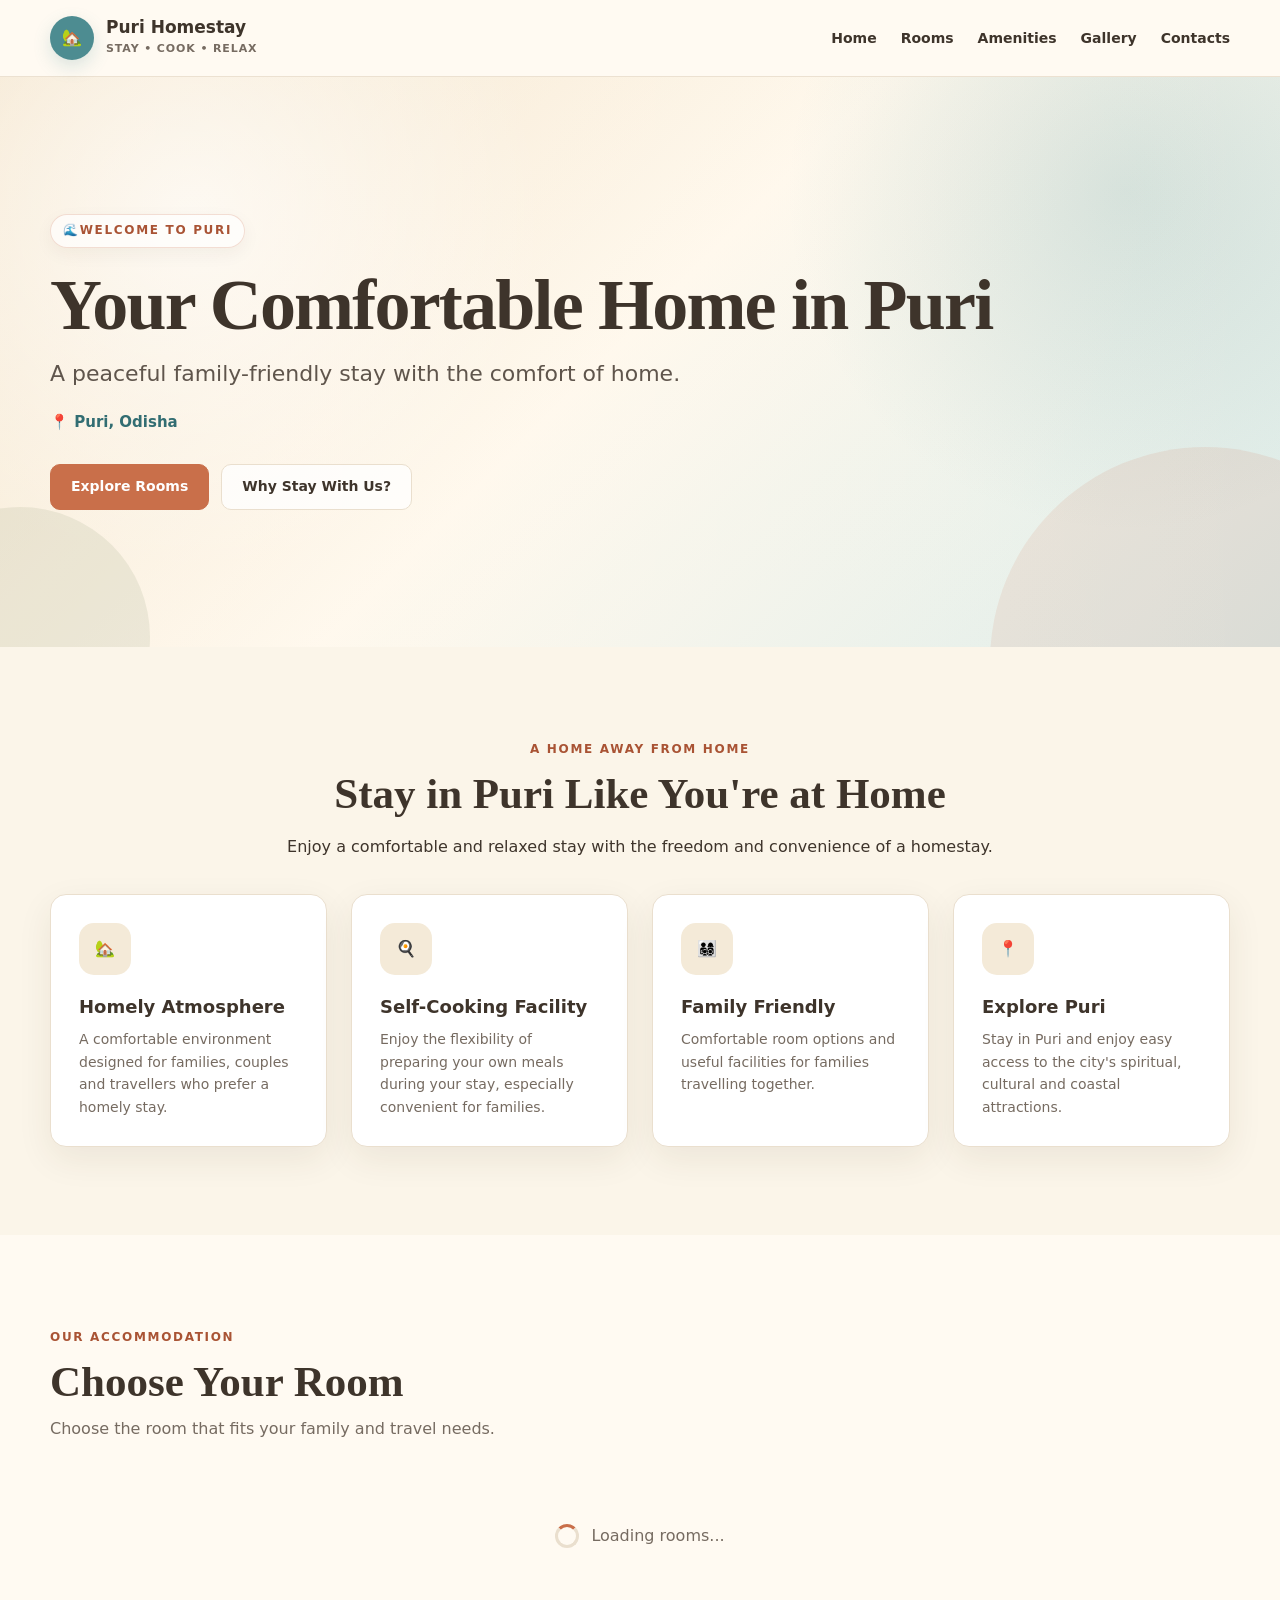
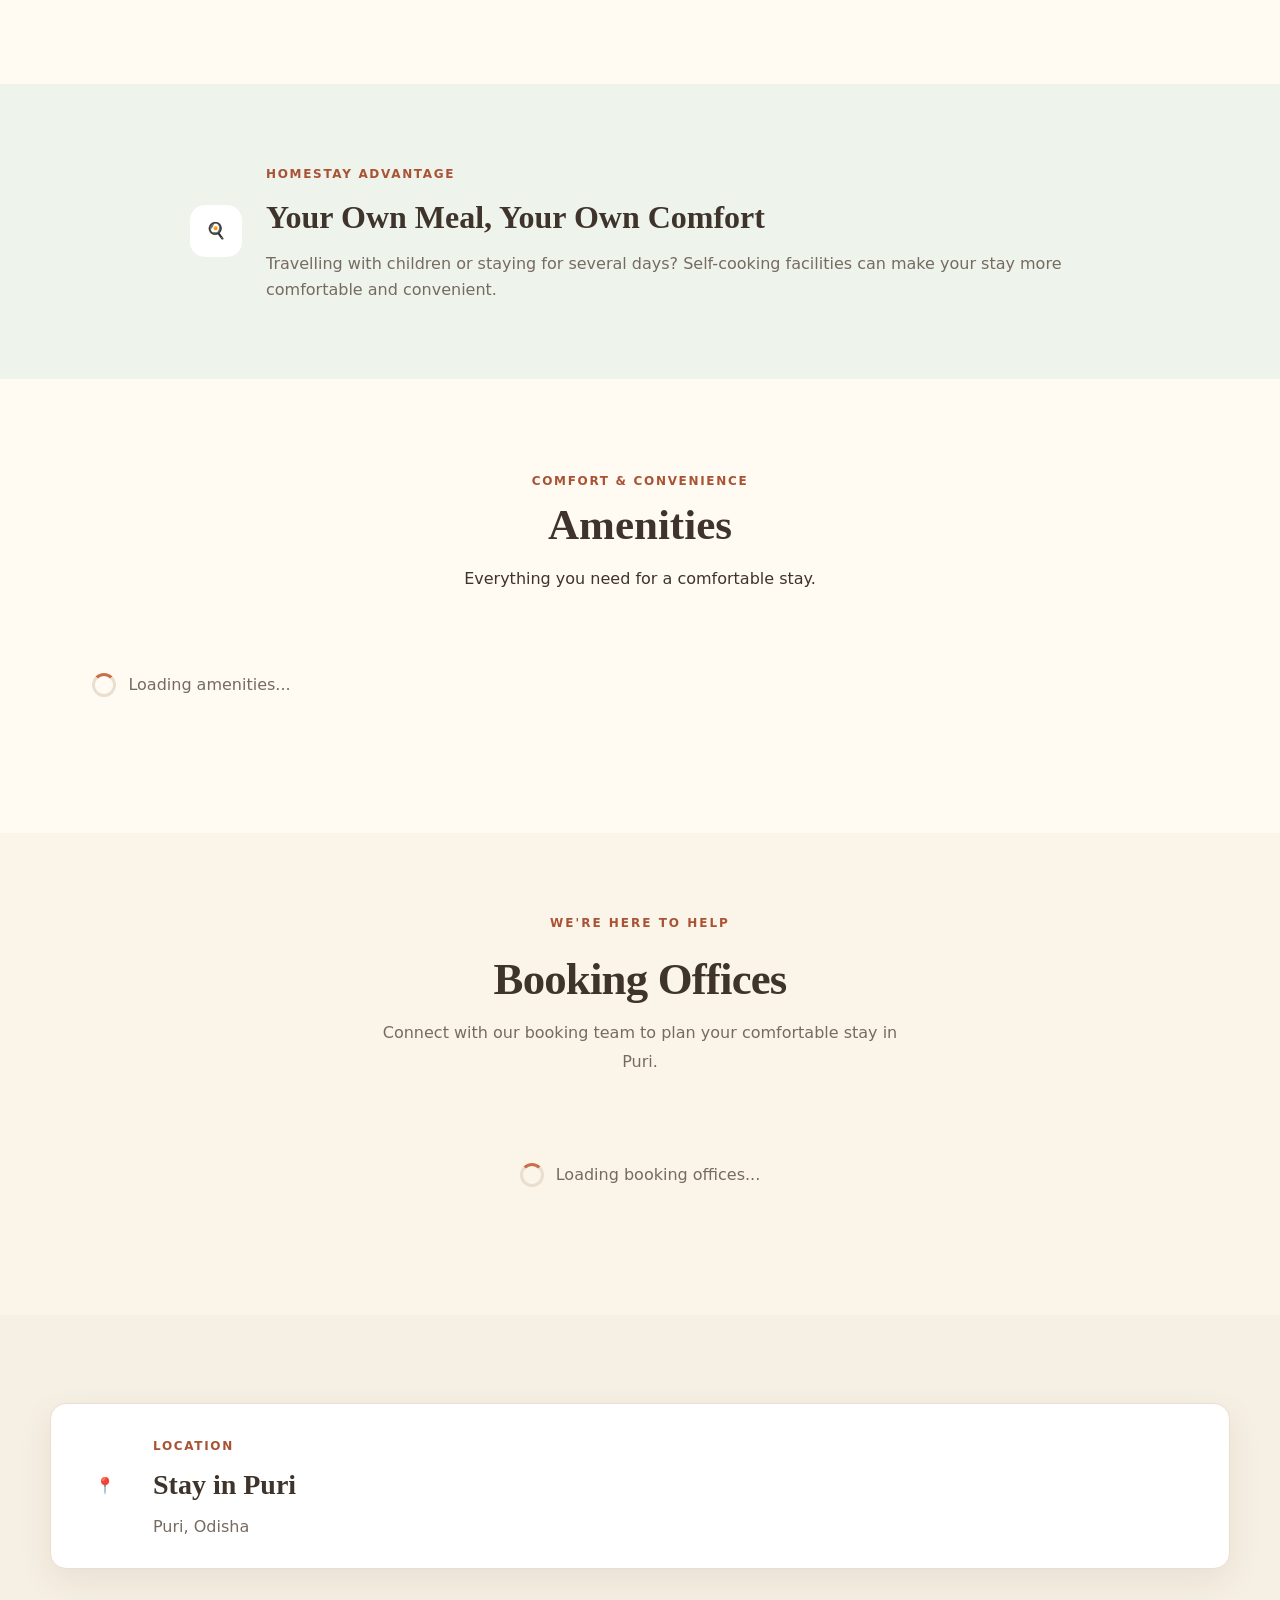
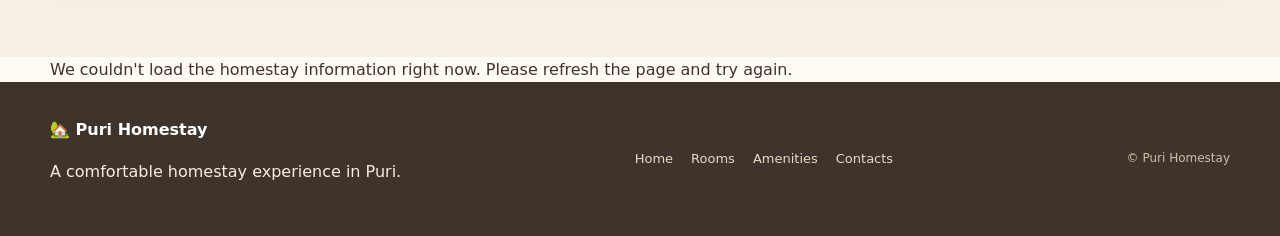
==== commit f9279731: "Gallary Section Added and updated" ====
--- a/index.html
+++ b/index.html
@@ -38,8 +38,8 @@
           <a href="#home">Home</a>
           <a href="#rooms">Rooms</a>
           <a href="#amenities">Amenities</a>
+          <a href="gallery.html">Gallery</a>
           <a href="#booking-offices">Contacts</a>
-          <a href="#location">Location</a>
         </nav>
       </div>
     </header>
@@ -294,8 +294,6 @@
 
           <a href="#amenities"> Amenities </a>
           <a href="#booking-offices">Contacts</a>
-
-          <a href="#location"> Location </a>
         </div>
 
         <div class="footer-copy">
